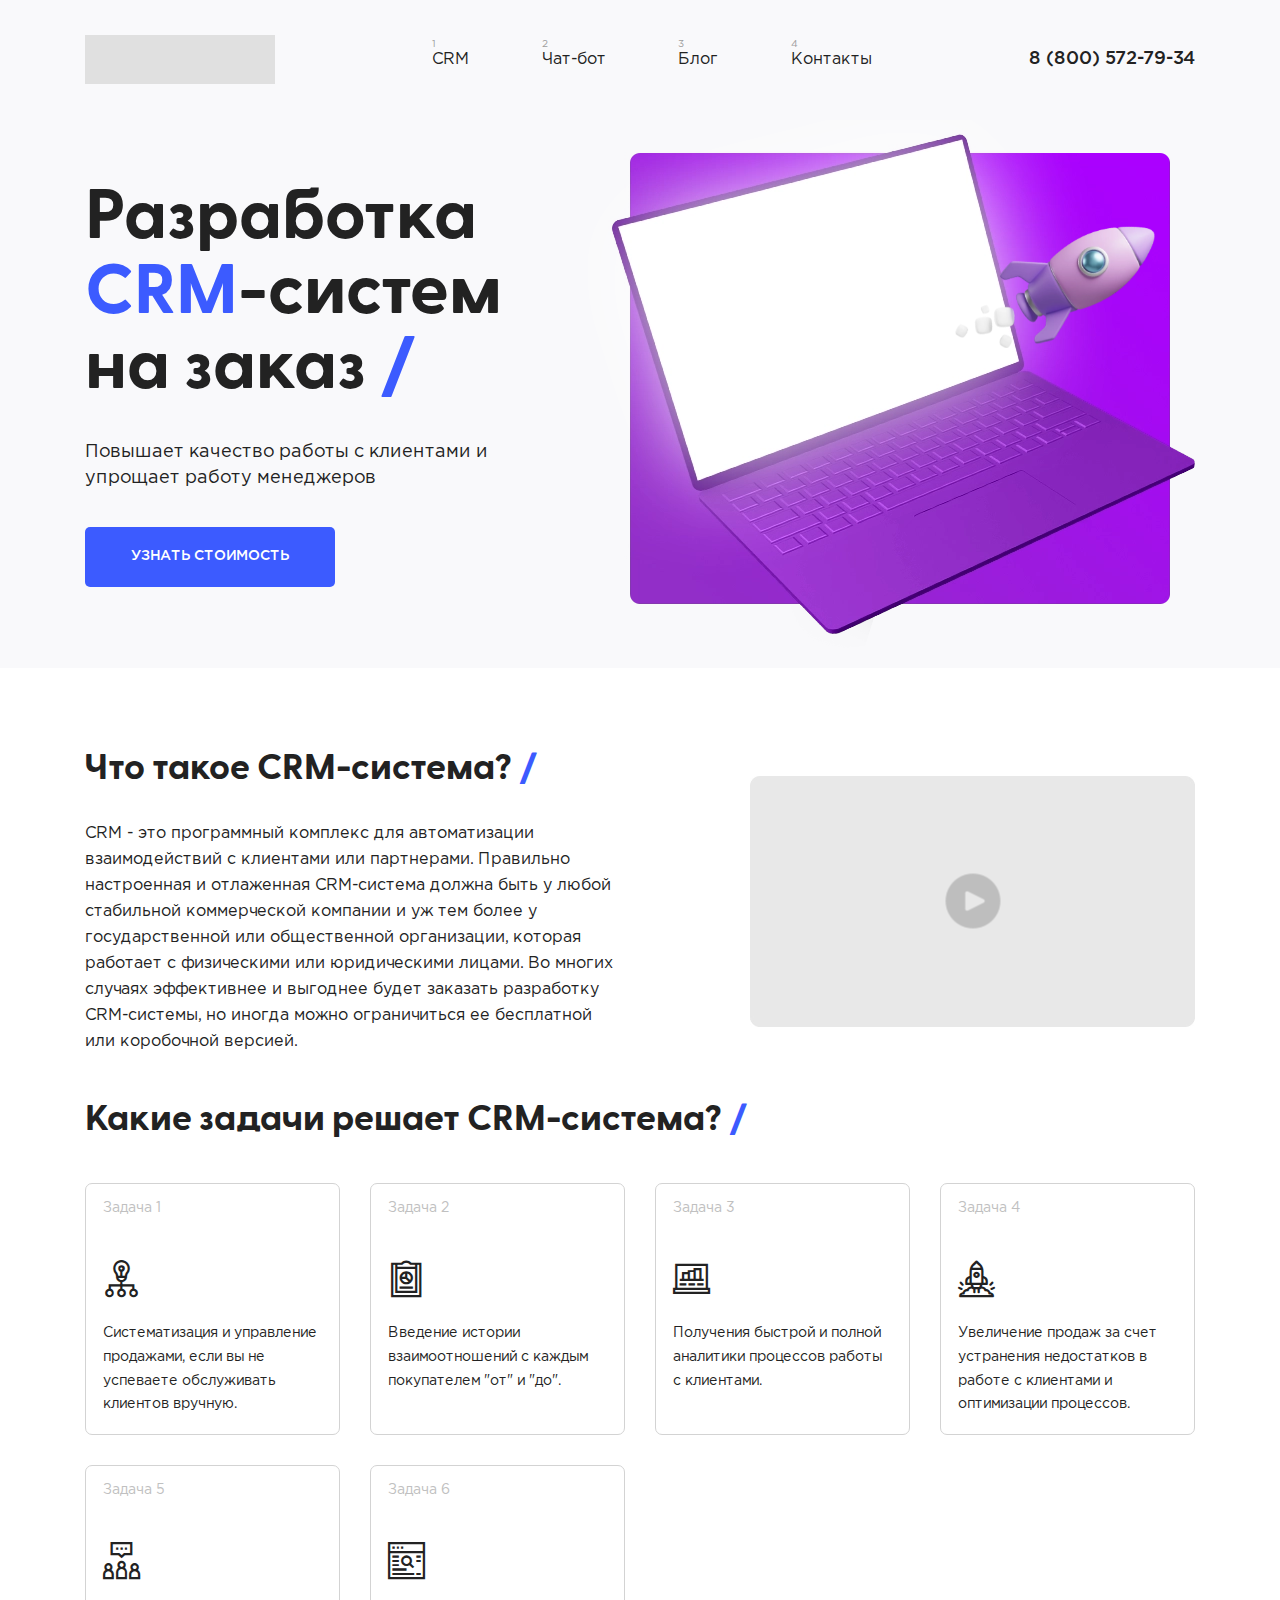
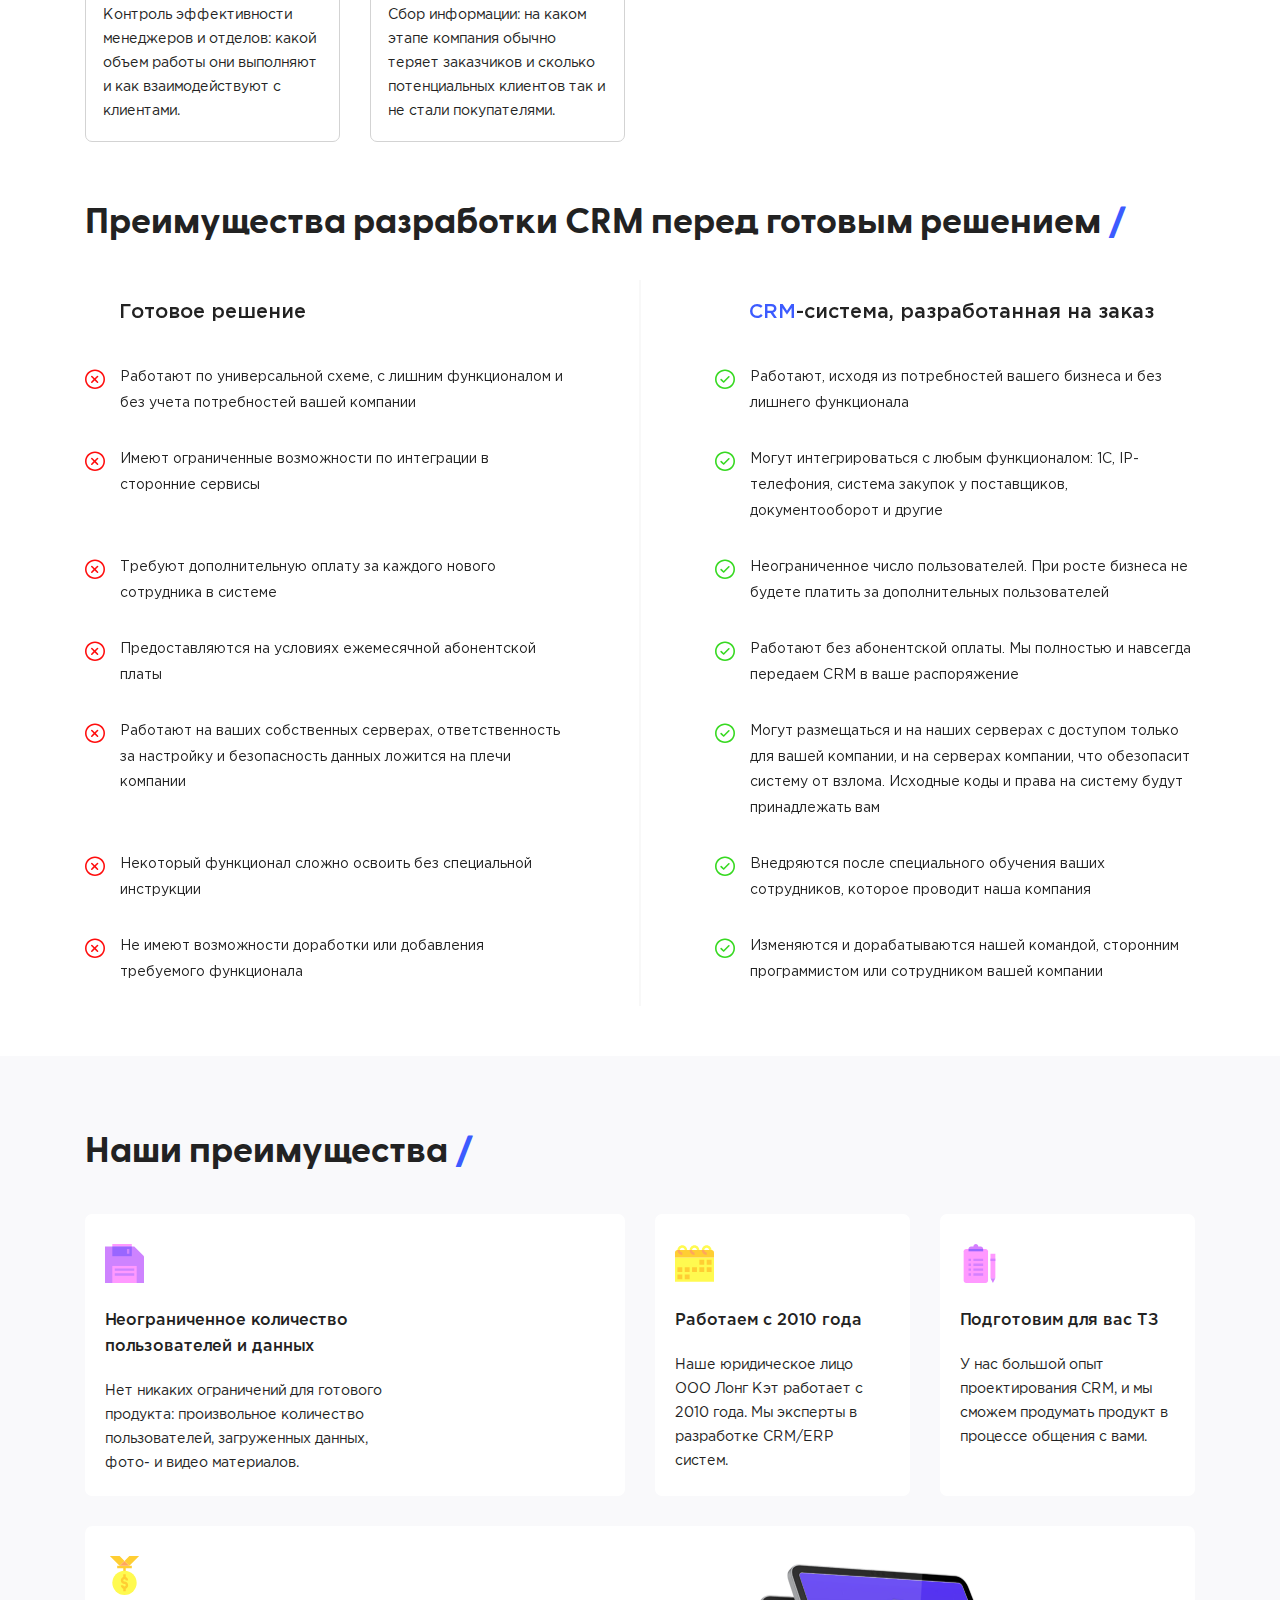
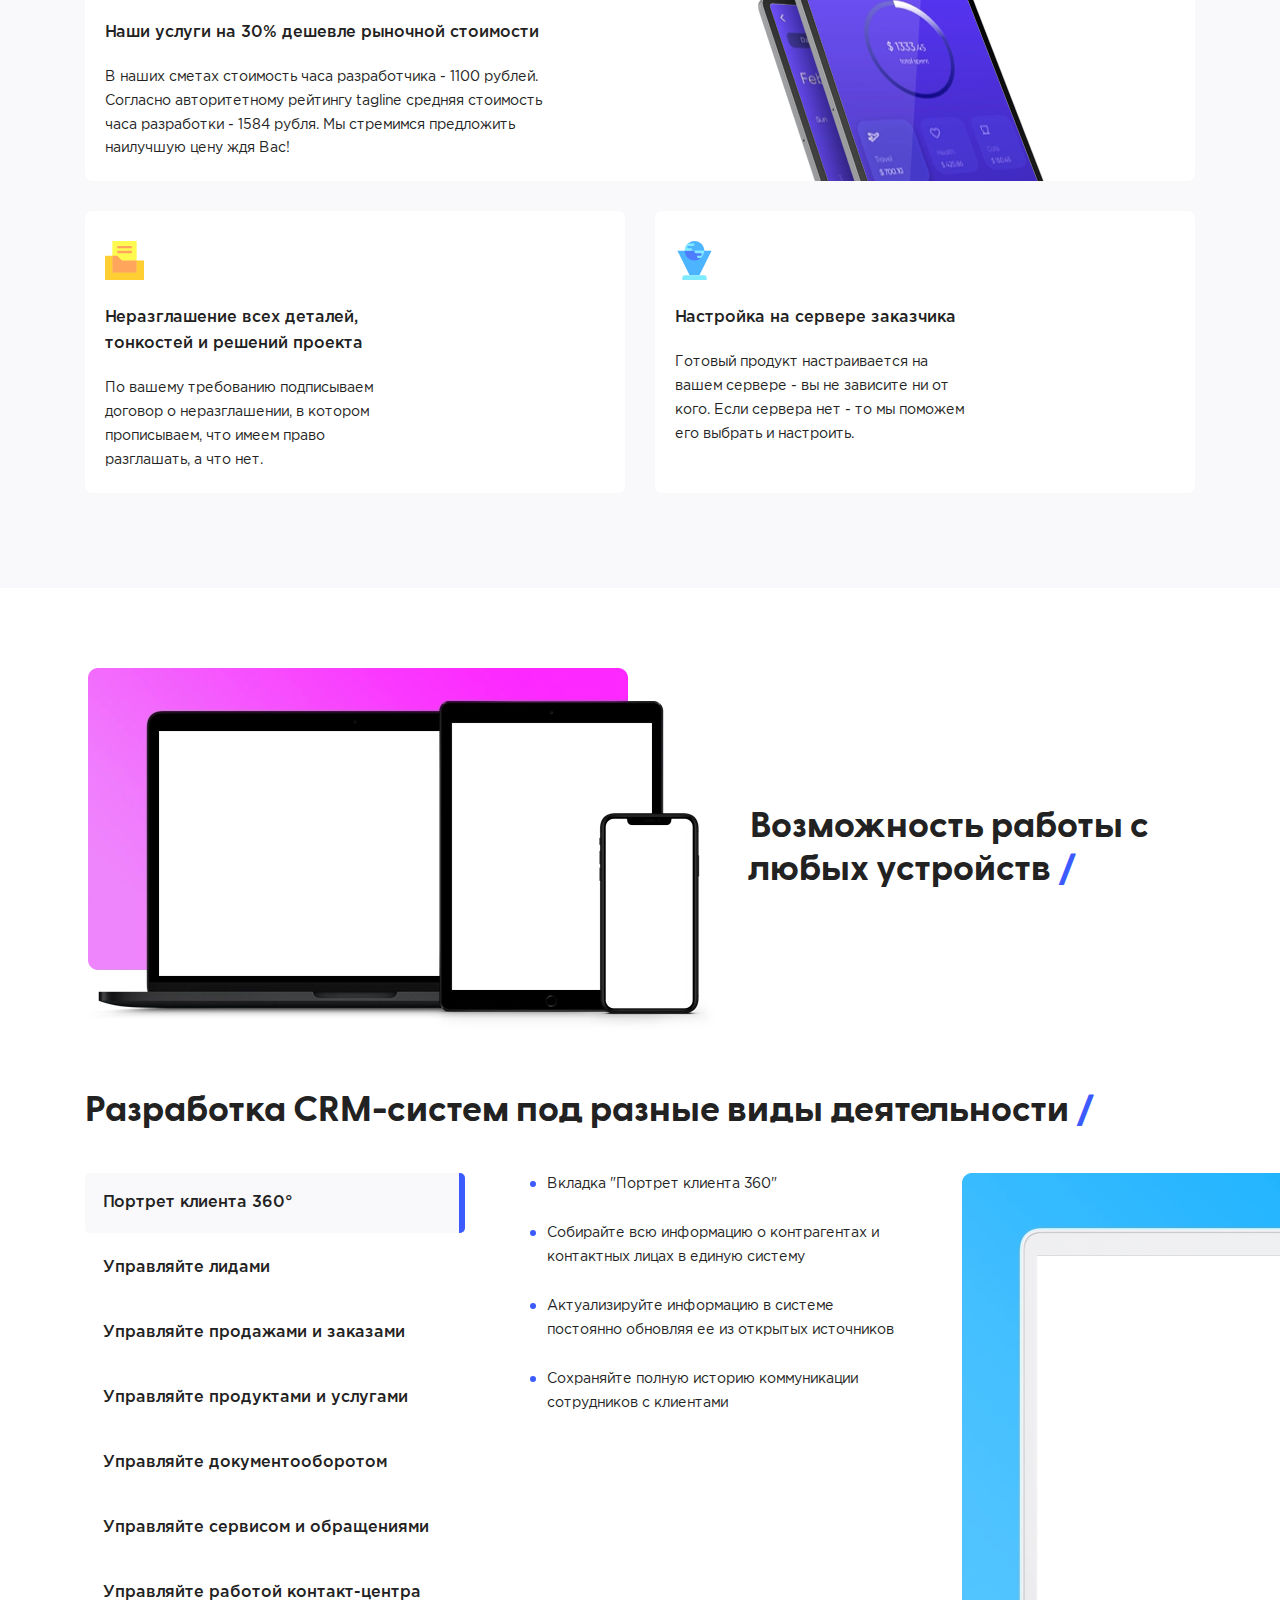
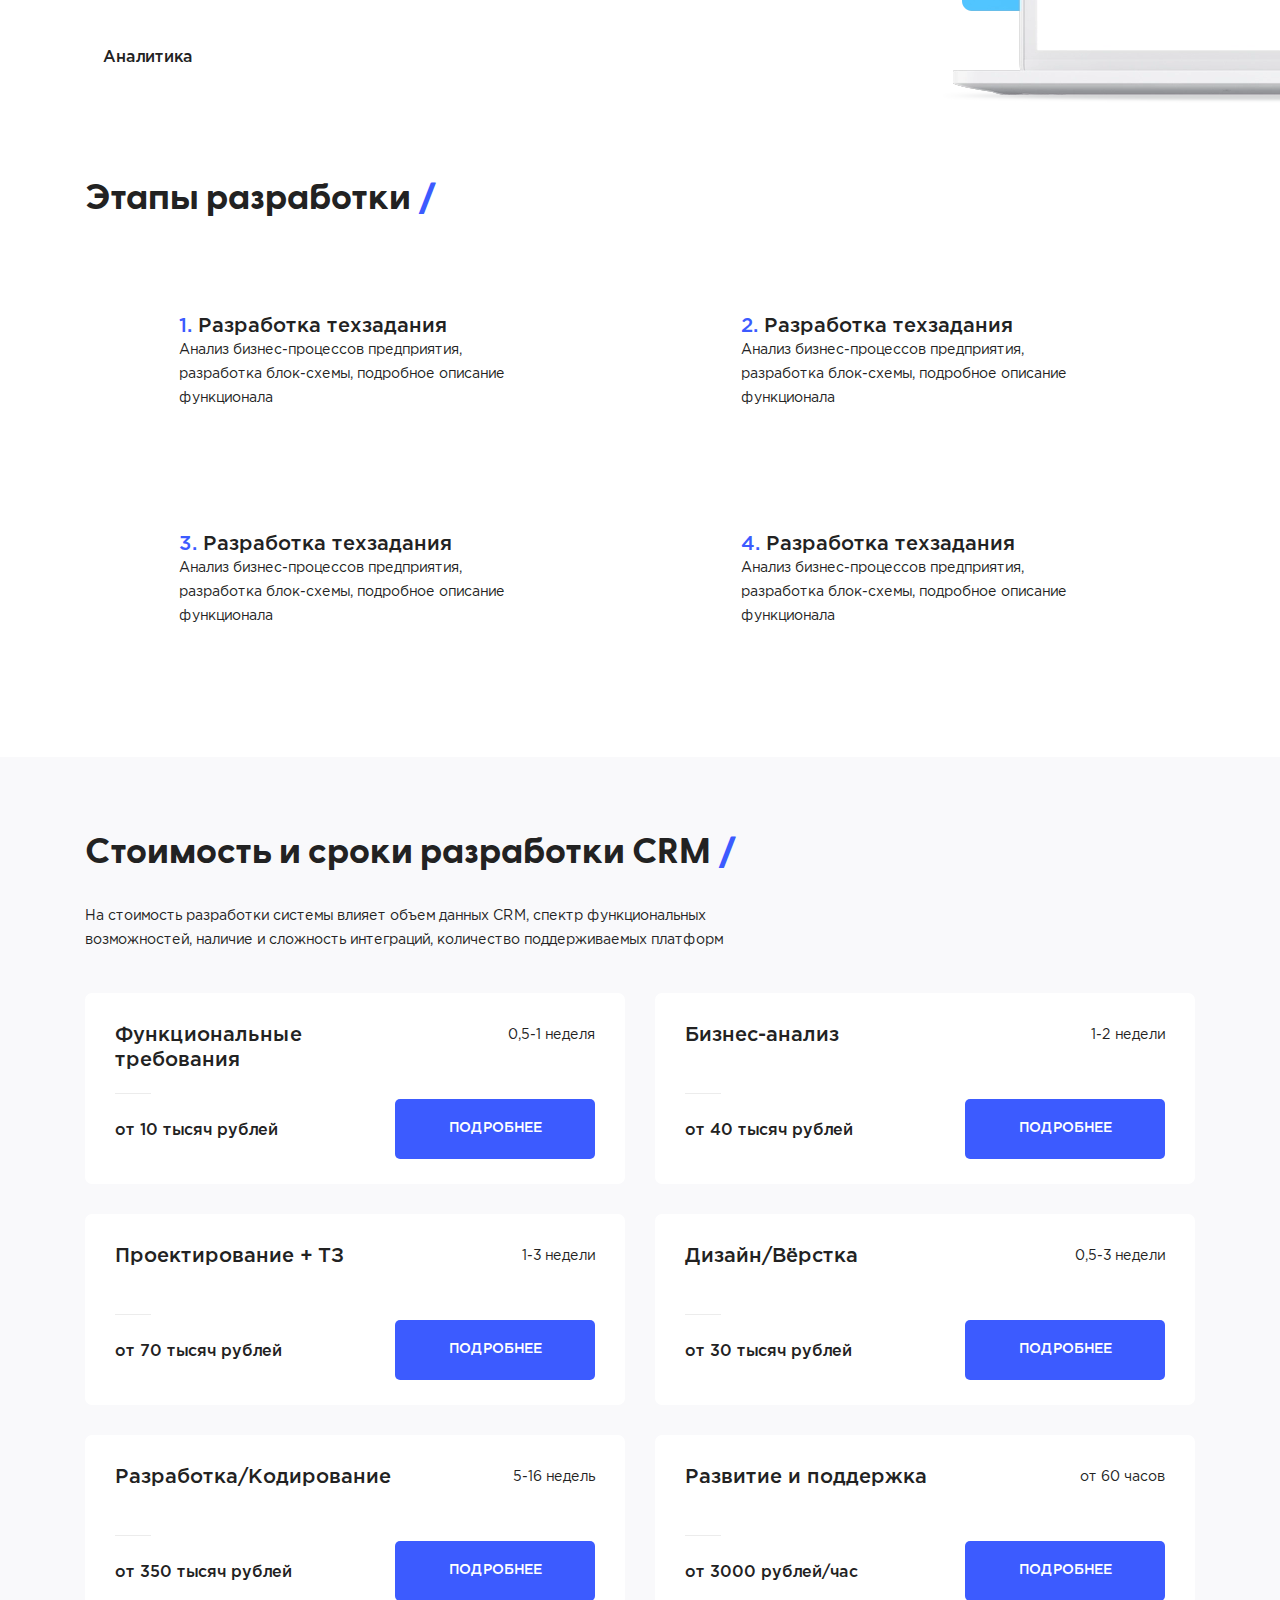
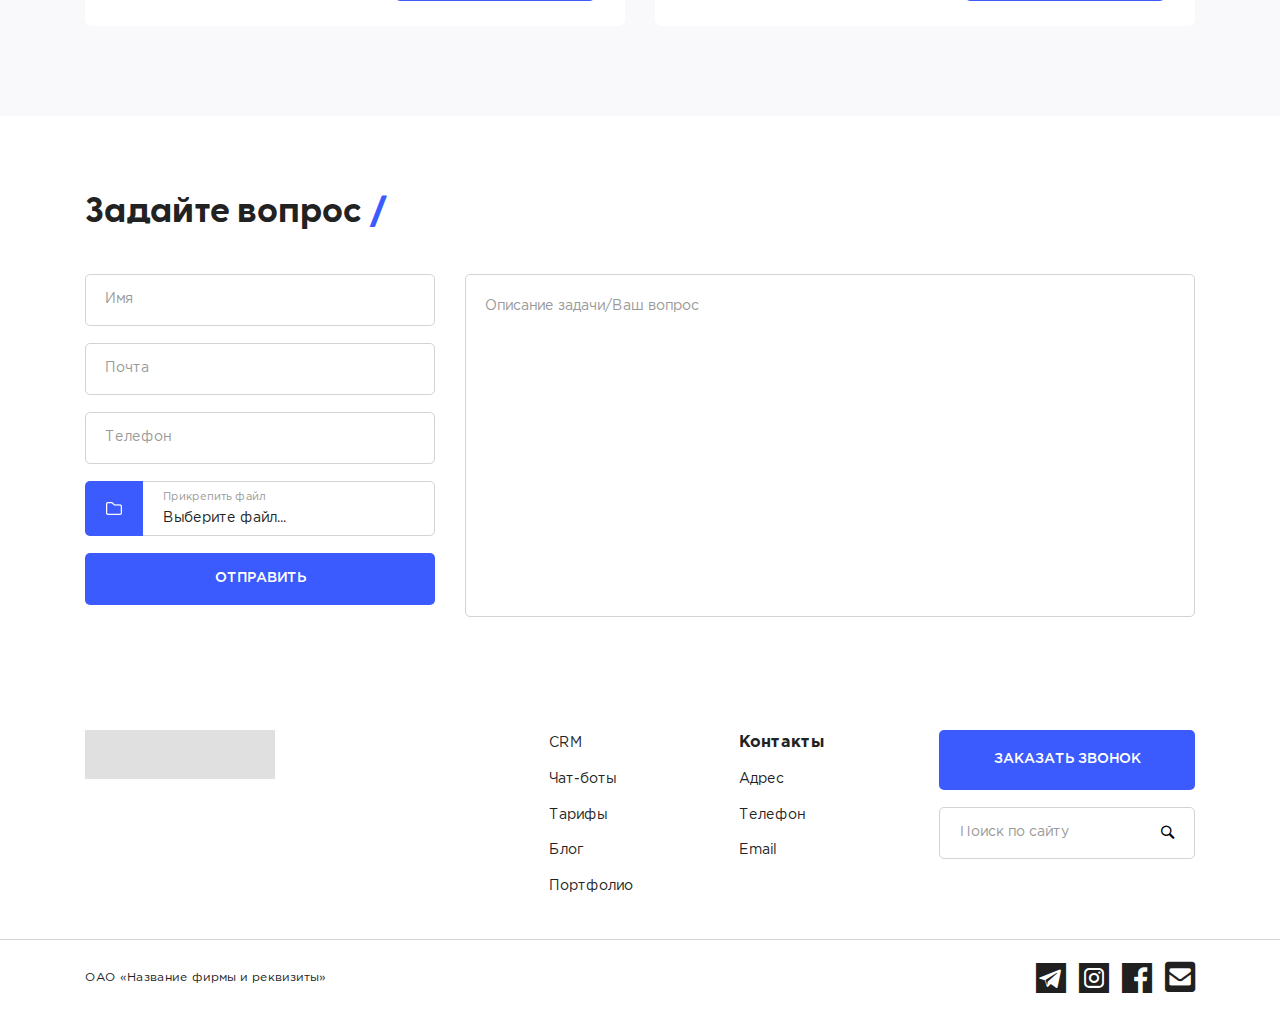
==== crm.html @ 53b508a7 "Project finshed" ====
<!DOCTYPE html><html lang="en"><head>   <meta charset="UTF-8">   <meta http-equiv="X-UA-Compatible" content="IE=edge">   <meta name="viewport" content="width=device-width, initial-scale=1.0">   <link rel="stylesheet" href="https://unpkg.com/swiper/swiper-bundle.min.css" />   <link rel="stylesheet" href="css/style.min.css">   <title>Название</title></head><body>	<div class="wrapper">		<!-- .header --><header class="header lock-padding">   <div class="header__container _container">      <div class="header__body">         <div class="header__logo">            <a href="./index.html">               <picture><source srcset="img/logo.webp" type="image/webp"><img src="img/logo.jpg" alt="Logo"></picture>            </a>         </div>         <div class="header__menu menu">            <nav class="menu__body">               <ol class="menu__list">                  <li class="menu__item">                     <a href="./crm.html" class="menu__link">CRM</a>                  </li>                  <li class="menu__item">                     <a href="./bot.html" class="menu__link">Чат-бот</a>                  </li>                  <li class="menu__item">                     <a href="./template.html" class="menu__link">Блог</a>                  </li>                  <li class="menu__item">                     <a href="#footer" class="menu__link _anchor-scroll">Контакты</a>                  </li>               </ol>               <div class="header__phone mobile">                  <a href="tel:+78005727934">8 (800) 572-79-34</a>               </div>            </nav>         </div>         <div class="header__phone">            <a href="tel:+78005727934">8 (800) 572-79-34</a>         </div>         <div class="header__burger"><span></span></div>      </div>   </div></header><!-- /.header -->		<!-- .main -->		<main class="main">			<!-- .crm-intro -->         <section class="crm-intro">            <div class="crm-intro__container _container">               <div class="crm-intro__body">                  <div class="crm-intro__content">                     <h1 class="crm-intro__title _main-title">                        Разработка <span>CRM</span>-систем на заказ <span>/</span>                     </h1>                     <p class="crm-intro__text">                        Повышает качество работы с клиентами и упрощает работу менеджеров                     </p>                     <a href="#popup" class="crm-intro__btn popup-link _btn">Узнать стоимость</a>                  </div>                  <div class="crm-intro__images" id="scene">							<div class="crm-intro__image">								<picture><source srcset="img/crm-intro/1.webp" type="image/webp"><img src="img/crm-intro/1.png" alt="Ноутбук" class="crm-intro__bg"></picture>							</div>							<div data-depth="0.5" class="layer">								<picture><source srcset="img/crm-intro/2.webp" type="image/webp"><img src="img/crm-intro/2.png" alt="Ракета" class="crm-intro__rocket"></picture>							</div>							<div class="crm-intro__mobile">								<picture><source srcset="img/crm-intro/1-mobile.webp" type="image/webp"><img src="img/crm-intro/1-mobile.png" alt="Ноутбук"></picture>							</div>						</div>               </div>            </div>         </section>         <!-- /.crm-intro -->         <!-- .crm-video -->         <section class="crm-video">            <div class="crm-video__container _container">               <div class="crm-video__body">                  <div class="crm-video__content">                     <h2 class="crm-video__title _title">                        Что такое CRM-система? <span>/</span>                     </h2>                     <p class="crm-video__text">                        CRM - это программный комплекс для автоматизации                        взаимодействий с клиентами или партнерами. Правильно                        настроенная и отлаженная CRM-система должна быть у любой                        стабильной коммерческой компании и уж тем более                        у государственной или общественной организации, которая                        работает с физическими или юридическими лицами. Во многих                        случаях эффективнее и выгоднее будет заказать разработку                        CRM-системы, но иногда можно ограничиться ее бесплатной                        или коробочной версией.                     </p>                     <a href="#popup" class="crm-video__btn popup-link _btn">Подробнее</a>                  </div>                  <div class="crm-video__video">                     <picture><source srcset="img/crm-video/1.webp" type="image/webp"><img src="img/crm-video/1.jpg" alt="Видео"></picture>                     <a href="#" class="crm-video__play">                        <picture><source srcset="img/crm-video/play.webp" type="image/webp"><img src="img/crm-video/play.png" alt="Play"></picture>                     </a>                  </div>               </div>            </div>         </section>         <!-- /.crm-video -->         <!-- .crm-task -->         <section class="crm-task">            <div class="crm-task__container _container">               <div class="crm-task__body">                  <h2 class="crm-task__title _title">                     Какие задачи решает CRM-система? <span>/</span>                  </h2>                  <div class="crm-task__grid">                     <div class="crm-task__item item-crmtask">                        <div class="item-crmtask__title">                           Задача 1                        </div>                        <div class="item-crmtask__icon _icon-idea"></div>                        <p class="item-crmtask__text">                           Систематизация и управление                           продажами, если вы                           не успеваете обслуживать                           клиентов вручную.                        </p>                     </div>                     <div class="crm-task__item item-crmtask">                        <div class="item-crmtask__title">                           Задача 2                        </div>                        <div class="item-crmtask__icon _icon-research"></div>                        <p class="item-crmtask__text">                           Введение истории                           взаимоотношений с каждым                           покупателем "от" и "до".                        </p>                     </div>                                          <div class="crm-task__item item-crmtask">                        <div class="item-crmtask__title">                           Задача 3                        </div>                        <div class="item-crmtask__icon _icon-analytics"></div>                        <p class="item-crmtask__text">                           Получения быстрой и полной                           аналитики процессов работы                           с клиентами.                        </p>                     </div>                     <div class="crm-task__item item-crmtask">                        <div class="item-crmtask__title">                           Задача 4                        </div>                        <div class="item-crmtask__icon _icon-startup"></div>                        <p class="item-crmtask__text">                           Увеличение продаж за счет                           устранения недостатков                           в работе с клиентами и                           оптимизации процессов.                        </p>                     </div>                     <div class="crm-task__item item-crmtask">                        <div class="item-crmtask__title">                           Задача 5                        </div>                        <div class="item-crmtask__icon _icon-people"></div>                        <p class="item-crmtask__text">                           Контроль эффективности                           менеджеров и отделов: какой                           объем работы они выполняют                           и как взаимодействуют                           с клиентами.                        </p>                     </div>                     <div class="crm-task__item item-crmtask">                        <div class="item-crmtask__title">                           Задача 6                        </div>                        <div class="item-crmtask__icon _icon-find"></div>                        <p class="item-crmtask__text">                           Сбор информации: на каком                           этапе компания обычно теряет                           заказчиков и сколько                           потенциальных клиентов                           так и не стали покупателями.                        </p>                     </div>                  </div>               </div>            </div>         </section>         <!-- /.crm-task -->         <!-- .crm-benefit -->         <section class="crm-benefit">            <div class="crm-benefit__container _container">               <div class="crm-benefit__body">                  <h2 class="crm-benefit__title _title">                     Преимущества разработки CRM перед готовым решением <span>/</span>                  </h2>                  <div class="slider-crmbenefit__arrows slider__arrows">                     <div class="slider-crmbenefit__prev slider__prev _arrow">                        <svg id="Влево" xmlns="http://www.w3.org/2000/svg" width="39" height="39" viewBox="0 0 39 39">                           <path id="Прямоугольник_6_копия" data-name="Прямоугольник 6 копия" class="cls-1" d="M27.1,3375.99l-5.086-4.89,4.895-5.09" transform="translate(-6.5 -3351.5)"/>                           <circle id="Эллипс_1" data-name="Эллипс 1" class="cls-2" cx="19.5" cy="19.5" r="19"/>                        </svg>                     </div>                     <div class="slider-crmbenefit__next slider__next _arrow">                        <svg id="Вправо" xmlns="http://www.w3.org/2000/svg" width="39" height="39" viewBox="0 0 39 39">                           <circle id="Эллипс_1" data-name="Эллипс 1" class="cls-1" cx="19.5" cy="19.5" r="19"/>                           <path id="Прямоугольник_6" data-name="Прямоугольник 6" class="cls-2" d="M104.9,3366.01l5.086,4.89-4.894,5.09" transform="translate(-86.5 -3351.5)"/>                        </svg>                     </div>                  </div>                  <div class="crm-benefit__slider slider-crmbenefit slider swiper-container">                     <div class="slider-crmbenefit__wrapper swiper-wrapper">                        <div class="slider-crmbenefit__top">                           <div class="slider-crmbenefit__title">                              Готовое решение                           </div>                           <div class="slider-crmbenefit__title">                              <span>CRM</span>-система, разработанная на заказ                           </div>                        </div>                        <div class="slider-crmbenefit__slide swiper-slide">                           <div class="slider-crmbenefit__item _error">                              <div class="slider-crmbenefit__title">                                 Готовое решение                              </div>                              <div class="slider-crmbenefit__content">                                 <div class="slider-crmbenefit__icon _icon-error"></div>                                 <p class="slider-crmbenefit__text">                                    Работают по универсальной схеме, с лишним                                    функционалом и без учета потребностей вашей                                    компании                                 </p>                              </div>                           </div>                           <div class="slider-crmbenefit__item _done">                              <div class="slider-crmbenefit__title">                                 <span>CRM</span>-система, разработанная на заказ                              </div>                              <div class="slider-crmbenefit__content">                                 <div class="slider-crmbenefit__icon _icon-done"></div>                                 <p class="slider-crmbenefit__text">                                    Работают, исходя из потребностей вашего                                    бизнеса и без лишнего функционала                                 </p>                              </div>                           </div>                        </div>                        <div class="slider-crmbenefit__slide swiper-slide">                           <div class="slider-crmbenefit__item _error">                              <div class="slider-crmbenefit__title">                                 Готовое решение                              </div>                              <div class="slider-crmbenefit__content">                                 <div class="slider-crmbenefit__icon _icon-error"></div>                                 <p class="slider-crmbenefit__text">                                    Имеют ограниченные возможности по интеграции в сторонние сервисы                                 </p>                              </div>                           </div>                           <div class="slider-crmbenefit__item _done">                              <div class="slider-crmbenefit__title">                                 <span>CRM</span>-система, разработанная на заказ                              </div>                              <div class="slider-crmbenefit__content">                                 <div class="slider-crmbenefit__icon _icon-done"></div>                                 <p class="slider-crmbenefit__text">                                    Могут интегрироваться с любым функционалом:                                    1C, IP-телефония, система закупок у поставщиков,                                    документооборот и другие                                 </p>                              </div>                           </div>                        </div>                        <div class="slider-crmbenefit__slide swiper-slide">                           <div class="slider-crmbenefit__item _error">                              <div class="slider-crmbenefit__title">                                 Готовое решение                              </div>                              <div class="slider-crmbenefit__content">                                 <div class="slider-crmbenefit__icon _icon-error"></div>                                 <p class="slider-crmbenefit__text">                                    Требуют дополнительную оплату за каждого нового сотрудника в системе                                 </p>                              </div>                           </div>                           <div class="slider-crmbenefit__item _done">                              <div class="slider-crmbenefit__title">                                 <span>CRM</span>-система, разработанная на заказ                              </div>                              <div class="slider-crmbenefit__content">                                 <div class="slider-crmbenefit__icon _icon-done"></div>                                 <p class="slider-crmbenefit__text">                                    Неограниченное число пользователей. При росте                                    бизнеса не будете платить за дополнительных                                    пользователей                                 </p>                              </div>                           </div>                        </div>                        <div class="slider-crmbenefit__slide swiper-slide">                           <div class="slider-crmbenefit__item _error">                              <div class="slider-crmbenefit__title">                                 Готовое решение                              </div>                              <div class="slider-crmbenefit__content">                                 <div class="slider-crmbenefit__icon _icon-error"></div>                                 <p class="slider-crmbenefit__text">                                    Предоставляются на условиях ежемесячной                                    абонентской платы                                 </p>                              </div>                           </div>                           <div class="slider-crmbenefit__item _done">                              <div class="slider-crmbenefit__title">                                 <span>CRM</span>-система, разработанная на заказ                              </div>                              <div class="slider-crmbenefit__content">                                 <div class="slider-crmbenefit__icon _icon-done"></div>                                 <p class="slider-crmbenefit__text">                                    Работают без абонентской оплаты. Мы полностью                                    и навсегда передаем CRM в ваше распоряжение                                 </p>                              </div>                           </div>                        </div>                        <div class="slider-crmbenefit__slide swiper-slide">                           <div class="slider-crmbenefit__item _error">                              <div class="slider-crmbenefit__title">                                 Готовое решение                              </div>                              <div class="slider-crmbenefit__content">                                 <div class="slider-crmbenefit__icon _icon-error"></div>                                 <p class="slider-crmbenefit__text">                                    Работают на ваших собственных серверах,                                    ответственность за настройку и безопасность                                    данных ложится на плечи компании                                 </p>                              </div>                           </div>                           <div class="slider-crmbenefit__item _done">                              <div class="slider-crmbenefit__title">                                 <span>CRM</span>-система, разработанная на заказ                              </div>                              <div class="slider-crmbenefit__content">                                 <div class="slider-crmbenefit__icon _icon-done"></div>                                 <p class="slider-crmbenefit__text">                                    Могут размещаться и на наших серверах с доступом                                    только для вашей компании, и на серверах компании,                                    что обезопасит систему от взлома. Исходные коды                                    и права на систему будут принадлежать вам                                 </p>                              </div>                           </div>                        </div>                        <div class="slider-crmbenefit__slide swiper-slide">                           <div class="slider-crmbenefit__item _error">                              <div class="slider-crmbenefit__title">                                 Готовое решение                              </div>                              <div class="slider-crmbenefit__content">                                 <div class="slider-crmbenefit__icon _icon-error"></div>                                 <p class="slider-crmbenefit__text">                                    Некоторый функционал сложно освоить без                                    специальной инструкции                                 </p>                              </div>                           </div>                           <div class="slider-crmbenefit__item _done">                              <div class="slider-crmbenefit__title">                                 <span>CRM</span>-система, разработанная на заказ                              </div>                              <div class="slider-crmbenefit__content">                                 <div class="slider-crmbenefit__icon _icon-done"></div>                                 <p class="slider-crmbenefit__text">                                    Внедряются после специального обучения ваших                                    сотрудников, которое проводит наша компания                                 </p>                              </div>                           </div>                        </div>                        <div class="slider-crmbenefit__slide swiper-slide">                           <div class="slider-crmbenefit__item _error">                              <div class="slider-crmbenefit__title">                                 Готовое решение                              </div>                              <div class="slider-crmbenefit__content">                                 <div class="slider-crmbenefit__icon _icon-error"></div>                                 <p class="slider-crmbenefit__text">                                    Не имеют возможности доработки или                                    добавления требуемого функционала                                 </p>                              </div>                           </div>                           <div class="slider-crmbenefit__item _done">                              <div class="slider-crmbenefit__title">                                 <span>CRM</span>-система, разработанная на заказ                              </div>                              <div class="slider-crmbenefit__content">                                 <div class="slider-crmbenefit__icon _icon-done"></div>                                 <p class="slider-crmbenefit__text">                                    Изменяются и дорабатываются нашей командой,                                    сторонним программистом или сотрудником вашей                                    компании                                 </p>                              </div>                           </div>                        </div>                     </div>                  </div>               </div>            </div>         </section>         <!-- /.crm-benefit -->         <!-- .crm-profit -->         <section class="crm-profit">            <div class="crm-profit__container _container">               <div class="crm-profit__body">                  <h2 class="crm-profit__title _title">                     Наши преимущества <span>/</span>                  </h2>                  <div class="crm-profit__grid">                     <div class="crm-profit__item item-crmprofit">                        <div class="item-crmprofit__icon">                           <picture><source srcset="img/crm-profit/1.svg" type="image/webp"><img src="img/crm-profit/1.svg" alt="Floppy Disk"></picture>                        </div>                        <div class="item-crmprofit__title">                           Неограниченное количество пользователей и данных                        </div>                        <p class="item-crmprofit__text">                           Нет никаких ограничений для готового                           продукта: произвольное количество                           пользователей, загруженных данных,                           фото- и видео материалов.                        </p>                     </div>                     <div class="crm-profit__item item-crmprofit item-crmprofit_small">                        <div class="item-crmprofit__icon">                           <picture><source srcset="img/crm-profit/2.svg" type="image/webp"><img src="img/crm-profit/2.svg" alt="Calendar"></picture>                        </div>                        <div class="item-crmprofit__title">                           Работаем с 2010 года                        </div>                        <p class="item-crmprofit__text">                           Наше юридическое лицо ООО                           Лонг Кэт работает с 2010 года.                           Мы эксперты в разработке                           CRM/ERP систем.                        </p>                     </div>                     <div class="crm-profit__item item-crmprofit item-crmprofit_small">                        <div class="item-crmprofit__icon">                           <picture><source srcset="img/crm-profit/3.svg" type="image/webp"><img src="img/crm-profit/3.svg" alt="Checklist"></picture>                        </div>                        <div class="item-crmprofit__title">                           Подготовим для вас ТЗ                        </div>                        <p class="item-crmprofit__text">                            У нас большой опыт                           проектирования CRM, и мы                           сможем продумать продукт                           в процессе общения с вами.                        </p>                     </div>                     <div class="crm-profit__item item-crmprofit item-crmprofit_big" style="background-image: url('img/crm-profit/bg.png');">                        <div class="item-crmprofit__icon">                           <picture><source srcset="img/crm-profit/4.svg" type="image/webp"><img src="img/crm-profit/4.svg" alt="Medal"></picture>                        </div>                        <div class="item-crmprofit__title">                           Наши услуги на 30% дешевле рыночной стоимости                        </div>                        <p class="item-crmprofit__text">                           В наших сметах стоимость часа разработчика - 1100 рублей.                           Согласно авторитетному рейтингу tagline средняя стоимость                           часа разработки - 1584 рубля. Мы стремимся предложить                           наилучшую цену ждя Вас!                        </p>                     </div>                     <div class="crm-profit__item item-crmprofit">                        <div class="item-crmprofit__icon">                           <picture><source srcset="img/crm-profit/5.svg" type="image/webp"><img src="img/crm-profit/5.svg" alt="Folder"></picture>                        </div>                        <div class="item-crmprofit__title">                           Неразглашение всех деталей, тонкостей и решений проекта                        </div>                        <p class="item-crmprofit__text">                           По вашему требованию подписываем                           договор о неразглашении, в котором                           прописываем, что имеем право                           разглашать, а что нет.                        </p>                     </div>                     <div class="crm-profit__item item-crmprofit">                        <div class="item-crmprofit__icon">                           <picture><source srcset="img/crm-profit/6.svg" type="image/webp"><img src="img/crm-profit/6.svg" alt="Floppy Disk"></picture>                        </div>                        <div class="item-crmprofit__title">                           Настройка на сервере заказчика                        </div>                        <p class="item-crmprofit__text">                           Готовый продукт настраивается на вашем                           сервере - вы не зависите ни от кого. Если                           сервера нет - то мы поможем его выбрать                           и настроить.                        </p>                     </div>                  </div>               </div>            </div>         </section>         <!-- /.crm-profit -->         <!-- .crm-device -->         <section class="crm-device">            <div class="crm-device__container _container">               <div class="crm-device__body">                  <div class="crm-device__img">                     <picture><source srcset="img/crm-device/img.webp" type="image/webp"><img src="img/crm-device/img.png" alt="Девайсы"></picture>                  </div>                  <h2 class="crm-device__title _title">                     Возможность работы с любых устройств <span>/</span>                  </h2>               </div>            </div>         </section>         <!-- /.crm-device -->         <!-- .crm-activity -->         <section class="crm-activity">            <div class="crm-activity__container _container">               <div class="crm-activity__body">                  <h2 class="crm-activity__title _title">                     Разработка CRM-систем под разные виды деятельности <span>/</span>                  </h2>                  <div class="slider-crmactivity__arrows slider__arrows">                     <div class="slider-crmactivity__prev slider__prev _arrow">                        <svg id="Влево" xmlns="http://www.w3.org/2000/svg" width="39" height="39" viewBox="0 0 39 39">                           <path id="Прямоугольник_6_копия" data-name="Прямоугольник 6 копия" class="cls-1" d="M27.1,3375.99l-5.086-4.89,4.895-5.09" transform="translate(-6.5 -3351.5)"/>                           <circle id="Эллипс_1" data-name="Эллипс 1" class="cls-2" cx="19.5" cy="19.5" r="19"/>                        </svg>                     </div>                     <div class="slider-crmactivity__next slider__next _arrow">                        <svg id="Вправо" xmlns="http://www.w3.org/2000/svg" width="39" height="39" viewBox="0 0 39 39">                           <circle id="Эллипс_1" data-name="Эллипс 1" class="cls-1" cx="19.5" cy="19.5" r="19"/>                           <path id="Прямоугольник_6" data-name="Прямоугольник 6" class="cls-2" d="M104.9,3366.01l5.086,4.89-4.894,5.09" transform="translate(-86.5 -3351.5)"/>                        </svg>                     </div>                  </div>                  <div class="crm-activity__flex">                     <div class="crm-activity__tabs">                        <div class="crm-activity__tab _tab _active" data-tab-name="tab-1">                           Портрет клиента 360°                        </div>                        <div class="crm-activity__tab _tab" data-tab-name="tab-2">                           Управляйте лидами                        </div>                        <div class="crm-activity__tab _tab" data-tab-name="tab-3">                          Управляйте продажами и заказами                        </div>                        <div class="crm-activity__tab _tab" data-tab-name="tab-4">                           Управляйте продуктами и услугами                        </div>                        <div class="crm-activity__tab _tab" data-tab-name="tab-5">                           Управляйте документооборотом                         </div>                        <div class="crm-activity__tab _tab" data-tab-name="tab-6">                           Управляйте сервисом и обращениями                        </div>                        <div class="crm-activity__tab _tab" data-tab-name="tab-7">                           Управляйте работой контакт-центра                        </div>                        <div class="crm-activity__tab _tab" data-tab-name="tab-8">                           Аналитика                        </div>                     </div>                     <div class="crm-activity__lists">                        <ul class="crm-activity__list _list tab-1 _active">                           <li class="crm-activity__item">                              Вкладка "Портрет клиента 360"                           </li>                           <li class="crm-activity__item">                              Собирайте всю информацию о контрагентах и контактных лицах в единую систему                           </li>                           <li class="crm-activity__item">                              Актуализируйте информацию в системе постоянно обновляя ее из открытых источников                           </li>                           <li class="crm-activity__item">                              Сохраняйте полную историю коммуникации сотрудников с клиентами                           </li>                        </ul>                        <ul class="crm-activity__list _list tab-2">                           <li class="crm-activity__item">                              Вкладка "Управляйте лидами"                           </li>                           <li class="crm-activity__item">                              Собирайте всю информацию о контрагентах и контактных лицах в единую систему                           </li>                           <li class="crm-activity__item">                              Актуализируйте информацию в системе постоянно обновляя ее из открытых источников                           </li>                           <li class="crm-activity__item">                              Сохраняйте полную историю коммуникации сотрудников с клиентами                           </li>                        </ul>                        <ul class="crm-activity__list _list tab-3">                           <li class="crm-activity__item">                              Вкладка "Управляйте продажами и заказами"                           </li>                           <li class="crm-activity__item">                              Собирайте всю информацию о контрагентах и контактных лицах в единую систему                           </li>                           <li class="crm-activity__item">                              Актуализируйте информацию в системе постоянно обновляя ее из открытых источников                           </li>                           <li class="crm-activity__item">                              Сохраняйте полную историю коммуникации сотрудников с клиентами                           </li>                        </ul>                        <ul class="crm-activity__list _list tab-4">                           <li class="crm-activity__item">                              Вкладка "Управляйте продуктами и услугами"                           </li>                           <li class="crm-activity__item">                              Собирайте всю информацию о контрагентах и контактных лицах в единую систему                           </li>                           <li class="crm-activity__item">                              Актуализируйте информацию в системе постоянно обновляя ее из открытых источников                           </li>                           <li class="crm-activity__item">                              Сохраняйте полную историю коммуникации сотрудников с клиентами                           </li>                        </ul>                        <ul class="crm-activity__list _list tab-5">                           <li class="crm-activity__item">                              Вкладка "Управляйте документооборотом"                           </li>                           <li class="crm-activity__item">                              Собирайте всю информацию о контрагентах и контактных лицах в единую систему                           </li>                           <li class="crm-activity__item">                              Актуализируйте информацию в системе постоянно обновляя ее из открытых источников                           </li>                           <li class="crm-activity__item">                              Сохраняйте полную историю коммуникации сотрудников с клиентами                           </li>                        </ul>                        <ul class="crm-activity__list _list tab-6">                           <li class="crm-activity__item">                              Вкладка "Управляйте сервисом и обращениями"                           </li>                           <li class="crm-activity__item">                              Собирайте всю информацию о контрагентах и контактных лицах в единую систему                           </li>                           <li class="crm-activity__item">                              Актуализируйте информацию в системе постоянно обновляя ее из открытых источников                           </li>                           <li class="crm-activity__item">                              Сохраняйте полную историю коммуникации сотрудников с клиентами                           </li>                        </ul>                        <ul class="crm-activity__list _list tab-7">                           <li class="crm-activity__item">                              Вкладка "Управляйте работой контакт центра"                           </li>                           <li class="crm-activity__item">                              Собирайте всю информацию о контрагентах и контактных лицах в единую систему                           </li>                           <li class="crm-activity__item">                              Актуализируйте информацию в системе постоянно обновляя ее из открытых источников                           </li>                           <li class="crm-activity__item">                              Сохраняйте полную историю коммуникации сотрудников с клиентами                           </li>                        </ul>                        <ul class="crm-activity__list _list tab-8">                           <li class="crm-activity__item">                              Вкладка "Аналитика"                           </li>                           <li class="crm-activity__item">                              Собирайте всю информацию о контрагентах и контактных лицах в единую систему                           </li>                           <li class="crm-activity__item">                              Актуализируйте информацию в системе постоянно обновляя ее из открытых источников                           </li>                           <li class="crm-activity__item">                              Сохраняйте полную историю коммуникации сотрудников с клиентами                           </li>                        </ul>                     </div>                     <div class="crm-activity__img">                        <picture><source srcset="img/crm-activity/1.webp" type="image/webp"><img src="img/crm-activity/1.png" alt="Компьютер"></picture>                     </div>                  </div>                  <div class="crm-activity__slider slider-crmactivity slider swiper-container">                     <div class="slider-crmactivity__wrapper swiper-wrapper">                        <div class="slider-crmactivity__slider swiper-slide">                           <div class="slider-crmactivity__title">                              Портрет клиента 360°                           </div>                           <div class="slider-crmactivity__img">                              <picture><source srcset="img/crm-activity/1-mobile.webp" type="image/webp"><img src="img/crm-activity/1-mobile.png" alt="Компьютер"></picture>                           </div>                           <ul class="slider-crmactivity__list">                              <li class="slider-crmactivity__item">                                 Вкладка "Портрет клиента 360"                              </li>                              <li class="slider-crmactivity__item">                                 Собирайте всю информацию о контрагентах и контактных лицах в единую систему                              </li>                              <li class="slider-crmactivity__item">                                 Актуализируйте информацию в системе постоянно обновляя ее из открытых источников                              </li>                              <li class="slider-crmactivity__item">                                 Актуализируйте информацию в системе постоянно обновляя ее из открытых источников                              </li>                           </ul>                        </div>                        <div class="slider-crmactivity__slider swiper-slide">                           <div class="slider-crmactivity__title">                              Управляйте лидами                           </div>                           <div class="slider-crmactivity__img">                              <picture><source srcset="img/crm-activity/1-mobile.webp" type="image/webp"><img src="img/crm-activity/1-mobile.png" alt="Компьютер"></picture>                           </div>                           <ul class="slider-crmactivity__list">                              <li class="slider-crmactivity__item">                                 Вкладка "Управляйте лидами"                              </li>                              <li class="slider-crmactivity__item">                                 Собирайте всю информацию о контрагентах и контактных лицах в единую систему                              </li>                              <li class="slider-crmactivity__item">                                 Актуализируйте информацию в системе постоянно обновляя ее из открытых источников                              </li>                              <li class="slider-crmactivity__item">                                 Актуализируйте информацию в системе постоянно обновляя ее из открытых источников                              </li>                           </ul>                        </div>                        <div class="slider-crmactivity__slider swiper-slide">                           <div class="slider-crmactivity__title">                              Управляйте продажами и заказами                           </div>                           <div class="slider-crmactivity__img">                              <picture><source srcset="img/crm-activity/1-mobile.webp" type="image/webp"><img src="img/crm-activity/1-mobile.png" alt="Компьютер"></picture>                           </div>                           <ul class="slider-crmactivity__list">                              <li class="slider-crmactivity__item">                                 Вкладка "Управляйте продажами и заказами"                              </li>                              <li class="slider-crmactivity__item">                                 Собирайте всю информацию о контрагентах и контактных лицах в единую систему                              </li>                              <li class="slider-crmactivity__item">                                 Актуализируйте информацию в системе постоянно обновляя ее из открытых источников                              </li>                              <li class="slider-crmactivity__item">                                 Актуализируйте информацию в системе постоянно обновляя ее из открытых источников                              </li>                           </ul>                        </div>                        <div class="slider-crmactivity__slider swiper-slide">                           <div class="slider-crmactivity__title">                              Управляйте продуктами и услугами                           </div>                           <div class="slider-crmactivity__img">                              <picture><source srcset="img/crm-activity/1-mobile.webp" type="image/webp"><img src="img/crm-activity/1-mobile.png" alt="Компьютер"></picture>                           </div>                           <ul class="slider-crmactivity__list">                              <li class="slider-crmactivity__item">                                 Вкладка "Управляйте продуктами и услугами"                              </li>                              <li class="slider-crmactivity__item">                                 Собирайте всю информацию о контрагентах и контактных лицах в единую систему                              </li>                              <li class="slider-crmactivity__item">                                 Актуализируйте информацию в системе постоянно обновляя ее из открытых источников                              </li>                              <li class="slider-crmactivity__item">                                 Актуализируйте информацию в системе постоянно обновляя ее из открытых источников                              </li>                           </ul>                        </div>                        <div class="slider-crmactivity__slider swiper-slide">                           <div class="slider-crmactivity__title">                              Управляйте документооборотом                           </div>                           <div class="slider-crmactivity__img">                              <picture><source srcset="img/crm-activity/1-mobile.webp" type="image/webp"><img src="img/crm-activity/1-mobile.png" alt="Компьютер"></picture>                           </div>                           <ul class="slider-crmactivity__list">                              <li class="slider-crmactivity__item">                                 Вкладка "Управляйте документооборотом"                              </li>                              <li class="slider-crmactivity__item">                                 Собирайте всю информацию о контрагентах и контактных лицах в единую систему                              </li>                              <li class="slider-crmactivity__item">                                 Актуализируйте информацию в системе постоянно обновляя ее из открытых источников                              </li>                              <li class="slider-crmactivity__item">                                 Актуализируйте информацию в системе постоянно обновляя ее из открытых источников                              </li>                           </ul>                        </div>                        <div class="slider-crmactivity__slider swiper-slide">                           <div class="slider-crmactivity__title">                             Управляйте сервисом и обращениями                           </div>                           <div class="slider-crmactivity__img">                              <picture><source srcset="img/crm-activity/1-mobile.webp" type="image/webp"><img src="img/crm-activity/1-mobile.png" alt="Компьютер"></picture>                           </div>                           <ul class="slider-crmactivity__list">                              <li class="slider-crmactivity__item">                                 Вкладка "Управляйте сервисом и обращениями"                              </li>                              <li class="slider-crmactivity__item">                                 Собирайте всю информацию о контрагентах и контактных лицах в единую систему                              </li>                              <li class="slider-crmactivity__item">                                 Актуализируйте информацию в системе постоянно обновляя ее из открытых источников                              </li>                              <li class="slider-crmactivity__item">                                 Актуализируйте информацию в системе постоянно обновляя ее из открытых источников                              </li>                           </ul>                        </div>                        <div class="slider-crmactivity__slider swiper-slide">                           <div class="slider-crmactivity__title">                              Управляйте работой контакт-центра                           </div>                           <div class="slider-crmactivity__img">                              <picture><source srcset="img/crm-activity/1-mobile.webp" type="image/webp"><img src="img/crm-activity/1-mobile.png" alt="Компьютер"></picture>                           </div>                           <ul class="slider-crmactivity__list">                              <li class="slider-crmactivity__item">                                 Вкладка "Управляйте работой контакт-центра"                              </li>                              <li class="slider-crmactivity__item">                                 Собирайте всю информацию о контрагентах и контактных лицах в единую систему                              </li>                              <li class="slider-crmactivity__item">                                 Актуализируйте информацию в системе постоянно обновляя ее из открытых источников                              </li>                              <li class="slider-crmactivity__item">                                 Актуализируйте информацию в системе постоянно обновляя ее из открытых источников                              </li>                           </ul>                        </div>                        <div class="slider-crmactivity__slider swiper-slide">                           <div class="slider-crmactivity__title">                              Аналитика                           </div>                           <div class="slider-crmactivity__img">                              <picture><source srcset="img/crm-activity/1-mobile.webp" type="image/webp"><img src="img/crm-activity/1-mobile.png" alt="Компьютер"></picture>                           </div>                           <ul class="slider-crmactivity__list">                              <li class="slider-crmactivity__item">                                 Аналитика                              </li>                              <li class="slider-crmactivity__item">                                 Собирайте всю информацию о контрагентах и контактных лицах в единую систему                              </li>                              <li class="slider-crmactivity__item">                                 Актуализируйте информацию в системе постоянно обновляя ее из открытых источников                              </li>                              <li class="slider-crmactivity__item">                                 Актуализируйте информацию в системе постоянно обновляя ее из открытых источников                              </li>                           </ul>                        </div>                     </div>                  </div>               </div>            </div>         </section>         <!-- /.crm-activity -->         <!-- .crm-stage -->         <section class="crm-stage">            <div class="crm-stage__container _container">               <div class="crm-stage__body">                  <h2 class="crm-stage__title _title">                     Этапы разработки <span>/</span>                  </h2>                  <ol class="crm-stage__grid">                     <div class="crm-stage__item item-crmstage">                        <li class="item-crmstage__title">                           Разработка техзадания                        </li>                        <p class="item-crmstage__text">                           Анализ бизнес-процессов предприятия,                           разработка блок-схемы, подробное описание                           функционала                        </p>                     </div>                     <div class="crm-stage__item item-crmstage">                        <li class="item-crmstage__title">                           Разработка техзадания                        </li>                        <p class="item-crmstage__text">                           Анализ бизнес-процессов предприятия,                           разработка блок-схемы, подробное описание                           функционала                        </p>                     </div>                     <div class="crm-stage__item item-crmstage">                        <li class="item-crmstage__title">                           Разработка техзадания                        </li>                        <p class="item-crmstage__text">                           Анализ бизнес-процессов предприятия,                           разработка блок-схемы, подробное описание                           функционала                        </p>                     </div>                     <div class="crm-stage__item item-crmstage">                        <li class="item-crmstage__title">                           Разработка техзадания                        </li>                        <p class="item-crmstage__text">                           Анализ бизнес-процессов предприятия,                           разработка блок-схемы, подробное описание                           функционала                        </p>                     </div>                  </ol>               </div>            </div>         </section>         <!-- /.crm-stage -->         <!-- .crm-price -->         <section class="crm-price">            <div class="crm-price__container _container">               <div class="crm-price__body">                  <h2 class="crm-price__title _title">                     Стоимость и сроки разработки CRM <span>/</span>                  </h2>                  <p class="crm-price__text">                     На стоимость разработки системы влияет объем данных CRM, спектр функциональных                     возможностей, наличие и сложность интеграций, количество поддерживаемых платформ                  </p>                  <div class="crm-price__grid">                     <div class="crm-price__item item-crmprice">                        <div class="item-crmprice__column">                           <div class="item-crmprice__title">                              Функциональные требования                           </div>                           <div class="item-crmprice__price">                              от 10 тысяч рублей                           </div>                        </div>                        <div class="item-crmprice__column">                           <div class="item-crmprice__time">                              0,5-1 неделя                            </div>                           <a href="#popup" class="item-crmprice__btn popup-link _btn">                              Подробнее                           </a>                        </div>                     </div>                     <div class="crm-price__item item-crmprice">                        <div class="item-crmprice__column">                           <div class="item-crmprice__title">                              Бизнес-анализ                           </div>                           <div class="item-crmprice__price">                              от 40 тысяч рублей                           </div>                        </div>                        <div class="item-crmprice__column">                           <div class="item-crmprice__time">                              1-2 недели                            </div>                           <a href="#popup" class="item-crmprice__btn popup-link _btn">                              Подробнее                           </a>                        </div>                     </div>                     <div class="crm-price__item item-crmprice">                        <div class="item-crmprice__column">                           <div class="item-crmprice__title">                              Проектирование + ТЗ                           </div>                           <div class="item-crmprice__price">                              от 70 тысяч рублей                           </div>                        </div>                        <div class="item-crmprice__column">                           <div class="item-crmprice__time">                              1-3 недели                            </div>                           <a href="#popup" class="item-crmprice__btn popup-link _btn">                              Подробнее                           </a>                        </div>                     </div>                     <div class="crm-price__item item-crmprice">                        <div class="item-crmprice__column">                           <div class="item-crmprice__title">                              Дизайн/Вёрстка                           </div>                           <div class="item-crmprice__price">                              от 30 тысяч рублей                           </div>                        </div>                        <div class="item-crmprice__column">                           <div class="item-crmprice__time">                              0,5-3 недели                            </div>                           <a href="#popup" class="item-crmprice__btn popup-link _btn">                              Подробнее                           </a>                        </div>                     </div>                     <div class="crm-price__item item-crmprice">                        <div class="item-crmprice__column">                           <div class="item-crmprice__title">                              Разработка/Кодирование                           </div>                           <div class="item-crmprice__price">                              от 350 тысяч рублей                           </div>                        </div>                        <div class="item-crmprice__column">                           <div class="item-crmprice__time">                              5-16 недель                           </div>                           <a href="#popup" class="item-crmprice__btn popup-link _btn">                              Подробнее                           </a>                        </div>                     </div>                     <div class="crm-price__item item-crmprice">                        <div class="item-crmprice__column">                           <div class="item-crmprice__title">                              Развитие и поддержка                           </div>                           <div class="item-crmprice__price">                              от 3000 рублей/час                           </div>                        </div>                        <div class="item-crmprice__column">                           <div class="item-crmprice__time">                              от 60 часов                           </div>                           <a href="#popup" class="item-crmprice__btn popup-link _btn">                              Подробнее                           </a>                        </div>                     </div>                  </div>               </div>            </div>         </section>         <!-- /.crm-price -->         <!-- .question --><section class="question">  <div class="question__container _container">    <div class="question__body">      <h2 class="question__title _title">Задайте вопрос <span>/</span></h2>      <form action="#" class="question__form" id="questionForm">        <div class="question__left">          <div class="question__item">            <input class="_req _focus" type="text" id="questionUsername" />            <label for="questionUsername">Имя</label>          </div>          <div class="question__item">            <input class="_req _email _focus" type="email" id="questionEmail" />            <label for="questionEmail">Почта</label>          </div>          <div class="question__item">            <input              class="_req _focus"              type="tel"              id="questionPhone"              data-tel-input            />            <label for="questionPhone">Телефон</label>          </div>          <div class="question__right _mobile">            <textarea              id="questionTextareaMobile"              class="question__textarea"            ></textarea>            <label for="questionTextareaMobile">Описание задачи/Ваш вопрос</label>          </div>          <div class="question__file file">            <div class="file__input">              <input type="file" id="questionFile" accept=".jpg, .png, .gif" />              <div class="file__btn">                <picture><source srcset="img/form-icon.webp" type="image/webp"><img src="img/form-icon.png" alt="Icon" /></picture>              </div>            </div>            <div class="file__info">              <div class="file__label">Прикрепить файл</div>              <div class="file__filename">Выберите файл...</div>            </div>          </div>          <button type="submit" class="question__btn _btn">Отправить</button>        </div>        <div class="question__right">          <textarea id="questionTextarea" class="question__textarea"></textarea>          <label for="questionTextarea">Описание задачи/Ваш вопрос</label>        </div>      </form>    </div>  </div></section><!-- /.questions -->		</main>		<!-- .footer --><footer class="footer" id="footer">  <div class="footer__body">    <div class="footer__top top-footer">      <div class="_container">        <div class="top-footer__body">          <div class="top-footer__logo">            <a href="./index.html">              <picture><source srcset="img/logo.webp" type="image/webp"><img src="img/logo.jpg" alt="Logo" /></picture>            </a>          </div>          <nav class="top-footer__nav">            <ul class="top-footer__column">              <li>                <a href="#" class="top-footer__link">CRM</a>              </li>              <li>                <a href="#" class="top-footer__link">Чат-боты</a>              </li>              <li>                <a href="#" class="top-footer__link">Тарифы</a>              </li>              <li>                <a href="#" class="top-footer__link">Блог</a>              </li>              <li>                <a href="#" class="top-footer__link">Портфолио</a>              </li>            </ul>            <ul class="top-footer__column">              <li class="top-footer__title">Контакты</li>              <li>                <a href="#" class="top-footer__link">Адрес</a>              </li>              <li>                <a href="#" class="top-footer__link">Телефон</a>              </li>              <li>                <a href="#" class="top-footer__link">Email</a>              </li>            </ul>          </nav>          <div class="top-footer__btns">            <a href="#popup" class="popup-link top-footer__btn _btn">Заказать звонок</a>            <div class="top-footer__search">              <input type="text" placeholder="Поиск по сайту"/>              <button                type="submit"                class="top-footer__submit _icon-search"              ></button>            </div>          </div>        </div>      </div>    </div>    <div class="footer__bottom bottom-footer">      <div class="_container">        <div class="bottom-footer__body">          <p class="bottom-footer__copyright">ОАО «Название фирмы и реквизиты»</p>          <div class="bottom-footer__links">            <a href="#" class="bottom-footer__link _icon-telegram"></a>            <a href="#" class="bottom-footer__link _icon-instagram"></a>            <a href="#" class="bottom-footer__link _icon-facebook"></a>            <a href="#" class="bottom-footer__link _icon-email"></a>          </div>        </div>      </div>    </div>  </div></footer><!-- /.footer -->	</div>   <!-- .popup --><div class="popup" id="popup">	<div class="popup__body">		<div class="popup__content">			<a href="#" class="popup__close close-popup _icon-cancel"></a>         <h2 class="popup__title _title">            Пожалуйста, заполните форму <span>/</span>         </h2>         <p class="popup__text">            Узнайте, как Наша Компания может вывести ваш клиентский            сервис на новый уровень.         </p>         <form action="#" class="popup__form">            <div class="popup__grid">               <div class="popup__item">                  <input class="_req _focus" type="text" id="popupName">                  <label for="popupName">Имя</label>               </div>               <div class="popup__item">                  <input class="_req _focus" type="text" id="popupSurname">                  <label for="popupSurname">Фамилия</label>               </div>               <div class="popup__item">                  <input class="_req _email _focus" type="email" id="popupEmail">                  <label for="popupEmail">Почта</label>               </div>               <div class="popup__item">                  <input class="_req _focus" type="email" id="popupCompany">                  <label for="popupCompany">Название компании</label>               </div>               <div class="popup__item">                  <input class="_req _focus" type="tel" data-tel-input id="popupPhone">                  <label for="popupPhone">Телефон</label>               </div>               <div class="popup__item">                  <input class="_req _focus" type="text" id="popupCountry">                  <label for="popupCountry">Страна</label>               </div>               <div class="popup__item">                  <input class="_req _focus" type="text" id="popupAsk">                  <label for="popupAsk">Вы продаётё свою продукцию в интернете?</label>               </div>            </div>            <div class="popup__checkbox">               <input class="_req" type="checkbox" id="popupCheck" checked>                <label for="popupCheck"><span>                  Я соглашаюсь на обработку персональных данных на условиях и для целей,                  определенных в Согласии на обработку персональных данных.               </span></label>            </div>            <button class="popup__btn _btn">               Отправить            </button>         </form>		</div>	</div></div><!-- /.popup -->   <script src="https://unpkg.com/swiper/swiper-bundle.min.js"></script>   <script src="js/main.min.js"></script></body></html>
---- css/style.min.css ----
@charset "UTF-8";@font-face{font-family:GothamPro;font-display:swap;src:url(../fonts/GothamPro-Bold.woff) format("woff"),url(../fonts/GothamPro-Bold.woff2) format("woff2");font-weight:700;font-style:normal}@font-face{font-family:GothamPro;font-display:swap;src:url(../fonts/GothamPro-Medium.woff) format("woff"),url(../fonts/GothamPro-Medium.woff2) format("woff2");font-weight:500;font-style:normal}@font-face{font-family:GothamPro;font-display:swap;src:url(../fonts/GothamPro.woff) format("woff"),url(../fonts/GothamPro.woff2) format("woff2");font-weight:400;font-style:normal}@font-face{font-family:GreycliffCF;font-display:swap;src:url(../fonts/GreycliffCF-Bold.woff) format("woff"),url(../fonts/GreycliffCF-Bold.woff2) format("woff2");font-weight:700;font-style:normal}@font-face{font-family:icons;font-display:swap;src:url(../fonts/icons.woff) format("woff"),url(../fonts/icons.woff2) format("woff2");font-weight:400;font-style:normal}*{padding:0;margin:0;border:0;-webkit-tap-highlight-color:transparent}*,:after,:before{-webkit-box-sizing:border-box;box-sizing:border-box;-webkit-tap-highlight-color:transparent}:active,:focus{outline:0}a:active,a:focus{outline:0}aside,footer,header,nav{display:block}body,html{height:100%;width:100%;font-size:100%;line-height:1;font-size:14px;-ms-text-size-adjust:100%;-moz-text-size-adjust:100%;-webkit-text-size-adjust:100%}button,input,textarea{font-family:inherit}input::-ms-clear{display:none}button{cursor:pointer}button::-moz-focus-inner{padding:0;border:0}a,a:visited{text-decoration:none}a:hover{text-decoration:none}ul li{list-style:none}img{vertical-align:top}h1,h2,h3,h4,h5,h6{font-size:inherit;font-weight:400}@font-face{font-family:icons;font-display:swap;src:url(../fonts/icons.woff) format("woff"),url(../fonts/icons.woff2#icons) format("woff2");font-weight:400;font-style:normal;font-display:block}[class*="_icon-"]::before,[class^="_icon-"]::before{font-family:icons;font-style:normal;font-weight:400;font-variant:normal;text-transform:none;line-height:1;-webkit-font-smoothing:antialiased;-moz-osx-font-smoothing:grayscale}[class*="_icon-"]::before,[class^="_icon-"]::before{display:block}._icon-analytics:before{content:"\e900"}._icon-analytics-bot:before{content:"\e901"}._icon-cancel:before{content:"\e902"}._icon-check:before{content:"\e903"}._icon-circles:before{content:"\e904"}._icon-diamonds:before{content:"\e905"}._icon-done:before{content:"\e906"}._icon-email:before{content:"\e907"}._icon-error:before{content:"\e908"}._icon-facebook:before{content:"\e909"}._icon-find:before{content:"\e90a"}._icon-group:before{content:"\e90b"}._icon-idea:before{content:"\e90c"}._icon-instagram:before{content:"\e90d"}._icon-intersection:before{content:"\e90e"}._icon-people:before{content:"\e90f"}._icon-rectangle:before{content:"\e910"}._icon-research:before{content:"\e911"}._icon-search:before{content:"\e912"}._icon-startup:before{content:"\e913"}._icon-telecommunication:before{content:"\e914"}._icon-telegram:before{content:"\e915"}._icon-triangles:before{content:"\e916"}body,html{height:100%}body{font-size:16px;color:#222;line-height:162.5%;font-family:GothamPro;overflow-x:hidden}body._lock{overflow:hidden}.wrapper{display:-webkit-box;display:-ms-flexbox;display:flex;-webkit-box-orient:vertical;-webkit-box-direction:normal;-ms-flex-direction:column;flex-direction:column;min-height:100%}.main{-webkit-box-flex:1;-ms-flex:1 0 auto;flex:1 0 auto}.footer{-webkit-box-flex:0;-ms-flex:0 0 auto;flex:0 0 auto}._container{max-width:1140px;margin:0 auto;padding:0 15px}._btn{background-color:#3c5bff;font-size:14px;font-weight:500;color:#fff;text-align:center;border-radius:5px;text-transform:uppercase;display:inline-block;-webkit-transition:background-color .3s ease 0s;-o-transition:background-color .3s ease 0s;transition:background-color .3s ease 0s}._title{font-family:GreycliffCF;font-weight:700;font-size:36px;line-height:1.2}._title span{color:#3c5bff}._main-title{font-family:GreycliffCF;font-weight:700;font-size:70px;line-height:107.14286%}._main-title span{color:#3c5bff}._arrow{fill:none;stroke:#3b5aff;stroke-width:1px;cursor:pointer}.slider__arrows{display:-webkit-box;display:-ms-flexbox;display:flex}.slider__prev{margin-right:42px}.header{padding:35px 0;position:fixed;top:0;left:0;width:100%;-webkit-transition:padding-top .7s ease 0s,padding-bottom .7s ease 0s;-o-transition:padding-top .7s ease 0s,padding-bottom .7s ease 0s;transition:padding-top .7s ease 0s,padding-bottom .7s ease 0s;z-index:50}.header::before{content:"";position:absolute;top:0;left:0;width:100%;height:100%;background-color:#f9f9fb;z-index:2}.header._on-scroll{padding:15px 0}.header._on-scroll .menu__link{padding-bottom:7px}.header__body{display:-webkit-box;display:-ms-flexbox;display:flex;-webkit-box-align:center;-ms-flex-align:center;align-items:center;position:relative;z-index:2}.header__logo{position:relative;z-index:3}.header__logo img{max-width:100%}.header__menu{-webkit-box-flex:1;-ms-flex:1 1 auto;flex:1 1 auto}.header__phone a{font-size:18px;font-weight:500;color:inherit;-webkit-transition:opacity .3s ease 0s;-o-transition:opacity .3s ease 0s;transition:opacity .3s ease 0s}.header__phone.mobile{display:-webkit-box;display:-ms-flexbox;display:flex;-webkit-box-align:center;-ms-flex-align:center;align-items:center;-webkit-box-pack:center;-ms-flex-pack:center;justify-content:center;width:100%;padding:40px 0;border-top:1px solid #d3d3d3;margin-top:auto}.header__phone.mobile a{font-size:26px}.header__burger{position:relative;cursor:pointer;width:26px;height:21px;z-index:3}.header__burger::after,.header__burger::before{content:"";position:absolute;left:0;width:100%;-webkit-transition:-webkit-transform .3s ease 0s;transition:-webkit-transform .3s ease 0s;-o-transition:transform .3s ease 0s;transition:transform .3s ease 0s;transition:transform .3s ease 0s,-webkit-transform .3s ease 0s;height:3px;background-color:#222}.header__burger::before{top:0}.header__burger::after{bottom:0}.header__burger span{position:absolute;left:0;width:100%;-webkit-transition:-webkit-transform .3s ease 0s;transition:-webkit-transform .3s ease 0s;-o-transition:transform .3s ease 0s;transition:transform .3s ease 0s;transition:transform .3s ease 0s,-webkit-transform .3s ease 0s;height:3px;background-color:#222;top:8px;-webkit-transform:scale(1);-ms-transform:scale(1);transform:scale(1)}.header__burger._active::before{-webkit-transform:rotate(45deg);-ms-transform:rotate(45deg);transform:rotate(45deg);top:8px}.header__burger._active::after{-webkit-transform:rotate(-45deg);-ms-transform:rotate(-45deg);transform:rotate(-45deg);bottom:9px}.header__burger._active span{-webkit-transform:scale(0);-ms-transform:scale(0);transform:scale(0)}.menu{display:-webkit-box;display:-ms-flexbox;display:flex;-webkit-box-pack:center;-ms-flex-pack:center;justify-content:center}.menu._active{-webkit-transform:translate(0,0);-ms-transform:translate(0,0);transform:translate(0,0)}.menu__body{-webkit-box-flex:0;-ms-flex:0 1 440px;flex:0 1 440px}.menu__list{display:-webkit-box;display:-ms-flexbox;display:flex;-webkit-box-pack:justify;-ms-flex-pack:justify;justify-content:space-between;-webkit-box-align:center;-ms-flex-align:center;align-items:center;counter-reset:headerCounter;-ms-flex-wrap:wrap;flex-wrap:wrap}.menu__item{list-style:none;position:relative}.menu__item::before{counter-increment:headerCounter;content:counter(headerCounter);color:#9d9d9d;font-size:10px;display:inline-block;position:absolute;top:-15px;left:0}.menu__link{color:inherit;padding:0 0 13px 0;position:relative}.menu__link::before{position:absolute;content:"";bottom:-5px;left:0;width:100%;height:3px;opacity:0;visibility:hidden;background-color:#3c5bff;-webkit-transition:bottom .3s ease 0s,opacity .3s ease 0s,visibility .3s ease 0s;-o-transition:bottom .3s ease 0s,opacity .3s ease 0s,visibility .3s ease 0s;transition:bottom .3s ease 0s,opacity .3s ease 0s,visibility .3s ease 0s}.call{background-color:#f9f9fb;padding-top:120px}.call__body{display:-webkit-box;display:-ms-flexbox;display:flex;-webkit-box-align:center;-ms-flex-align:center;align-items:center}.call__content{-webkit-box-flex:1;-ms-flex:1 1 auto;flex:1 1 auto;padding-right:20px}.call__title{margin-bottom:32px}.call__text{font-size:18px;line-height:150%;margin-bottom:35px;max-width:90%}.call__btn{width:260px;padding:17px 0}.call__images{position:relative}.call__bg{display:block;width:100%;max-width:100%}.call__computer,.call__phone{position:absolute}.call__phone{right:350px;bottom:143px}.call__computer{left:235px;top:-30px}.call__mobile img{max-width:100%}.development{padding-top:90px;padding-bottom:95px}.development__body{display:-webkit-box;display:-ms-flexbox;display:flex;-webkit-box-align:center;-ms-flex-align:center;align-items:center}.development__content{-webkit-box-flex:0;-ms-flex:0 0 590px;flex:0 0 590px}.development__title{margin-bottom:30px}.development__text{margin-bottom:37px}.development__btn{width:198px;padding:17px 0}.development__image{-webkit-transform:translate(100px,0);-ms-transform:translate(100px,0);transform:translate(100px,0)}.bots__body{display:-webkit-box;display:-ms-flexbox;display:flex;-webkit-box-align:center;-ms-flex-align:center;align-items:center}.bots__image img{max-width:100%}.bots__content{-webkit-box-flex:0;-ms-flex:0 1 505px;flex:0 1 505px;margin:0 auto;padding-left:15px}.bots__title{margin-bottom:30px}.bots__text{margin-bottom:35px}.bots__btn{width:198px;padding:17px 0}.question{padding-bottom:104px;padding-top:75px}.question__title{margin-bottom:40px}.question__form{display:-webkit-box;display:-ms-flexbox;display:flex}.question__left{-webkit-box-flex:0;-ms-flex:0 1 350px;flex:0 1 350px;margin-right:30px}.question__item{position:relative;margin-bottom:17px}.question__item._error input{-webkit-box-shadow:0 0 15px red;box-shadow:0 0 15px red}.question__item input{border-radius:5px;border:1px solid #d3d3d3;width:100%;font-size:14px;color:inherit;padding:26px 20px 11px}.question__item input._on-focus+label{font-size:11px;top:15px}.question__item label{font-size:14px;color:#999;position:absolute;left:20px;top:50%;-webkit-transform:translate(0,-50%);-ms-transform:translate(0,-50%);transform:translate(0,-50%);-webkit-transition:font-size .3s ease 0s,top .3s ease 0s;-o-transition:font-size .3s ease 0s,top .3s ease 0s;transition:font-size .3s ease 0s,top .3s ease 0s;cursor:text}.question__right{-webkit-box-flex:1;-ms-flex:1 1 auto;flex:1 1 auto;height:100%;position:relative}.question__right._mobile{display:none}.question__right label{position:absolute;top:20px;left:20px;font-size:14px;color:#999;cursor:text}.question__textarea{width:100%;resize:none;height:343px;border-radius:5px;border:1px solid #d3d3d3;padding:55px 20px 20px;font-size:14px;line-height:171.42857%;color:inherit}.question__btn{width:100%;padding:19.5px 0}.file{display:-webkit-box;display:-ms-flexbox;display:flex;width:100%;position:relative;-webkit-box-align:center;-ms-flex-align:center;align-items:center;margin-bottom:17px}.file::before{content:'';position:absolute;top:0;left:0;width:100%;height:100%;border-radius:5px;border:1px solid #d3d3d3;z-index:-1}.file__input{display:inline-block;position:relative}.file__input input{position:absolute;top:0;left:0;width:100%;height:100%;opacity:0;font-size:0;cursor:pointer}.file__btn{width:58px;background-color:#3c5bff;display:-webkit-box;display:-ms-flexbox;display:flex;-webkit-box-align:center;-ms-flex-align:center;align-items:center;-webkit-box-pack:center;-ms-flex-pack:center;justify-content:center;height:55px;border-radius:5px 0 0 5px}.file__btn img{vertical-align:middle}.file__info{padding-left:20px}.file__label{font-size:11px;color:#999;line-height:1;margin-bottom:8px}.file__filename{line-height:1;font-size:14px}.top-footer{padding-bottom:40px}.top-footer__body{display:-webkit-box;display:-ms-flexbox;display:flex}.top-footer__logo{-webkit-box-flex:1;-ms-flex:1 1 auto;flex:1 1 auto}.top-footer__nav{-webkit-box-flex:0;-ms-flex:0 1 275px;flex:0 1 275px;display:-webkit-box;display:-ms-flexbox;display:flex;-webkit-box-pack:justify;-ms-flex-pack:justify;justify-content:space-between;margin-right:115px}.top-footer__column li:not(:last-child){margin-bottom:10px}.top-footer__link{font-size:14px;color:inherit;-webkit-transition:color .3s ease 0s;-o-transition:color .3s ease 0s;transition:color .3s ease 0s;line-height:1}.top-footer__title{font-weight:700}.top-footer__btns{width:256px}.top-footer__btn{width:100%;padding:17px 0;margin-bottom:17px}.top-footer__search{position:relative}.top-footer__search input{width:100%;border:1px solid #d3d3d3;border-radius:5px;font-size:14px;color:inherit;padding:18.5px 50px 18.5px 20px}.top-footer__search input::-webkit-input-placeholder{font-size:14px;color:#999}.top-footer__search input::-moz-placeholder{font-size:14px;color:#999}.top-footer__search input:-ms-input-placeholder{font-size:14px;color:#999}.top-footer__search input::-ms-input-placeholder{font-size:14px;color:#999}.top-footer__search input::placeholder{font-size:14px;color:#999}.top-footer__submit{position:absolute;right:18px;top:50%;-webkit-transform:translate(0,-50%);-ms-transform:translate(0,-50%);transform:translate(0,-50%);background-color:transparent;padding:3px}.bottom-footer{padding:20px 0 25px;border-top:1px solid #d3d3d3}.bottom-footer__body{display:-webkit-box;display:-ms-flexbox;display:flex;-webkit-box-align:center;-ms-flex-align:center;align-items:center}.bottom-footer__copyright{-webkit-box-flex:1;-ms-flex:1 1 auto;flex:1 1 auto;font-size:12px}.bottom-footer__links{display:-webkit-box;display:-ms-flexbox;display:flex;-webkit-box-align:center;-ms-flex-align:center;align-items:center;-ms-flex-wrap:wrap;flex-wrap:wrap}.bottom-footer__link{margin-left:13px;font-size:30px;color:#202020;-webkit-transition:color .3s ease 0s;-o-transition:color .3s ease 0s;transition:color .3s ease 0s}.bottom-footer__link._icon-email{font-size:34.5px}.popup{position:fixed;width:100%;height:100%;background-color:rgba(0,0,0,.75);top:0;left:0;z-index:60;opacity:0;visibility:hidden;overflow-y:auto;overflow-x:hidden;-webkit-transition:all .8s ease;-o-transition:all .8s ease;transition:all .8s ease}.popup._open{opacity:1;visibility:visible}.popup._open .popup__content{-webkit-transform:scale(1);-ms-transform:scale(1);transform:scale(1);opacity:1}.popup__body{min-height:100%;display:-webkit-box;display:-ms-flexbox;display:flex;-webkit-box-align:center;-ms-flex-align:center;align-items:center;-webkit-box-pack:center;-ms-flex-pack:center;justify-content:center;padding:30px 10px}.popup__content{background-color:#fff;position:relative;border-radius:10px;max-width:690px;padding:100px 70px 65px;-webkit-transform:scale(.8);-ms-transform:scale(.8);transform:scale(.8);-webkit-transition:all .7s ease;-o-transition:all .7s ease;transition:all .7s ease}.popup__close{color:#d0d0d0;font-size:19px;-webkit-transition:color .3s ease 0s;-o-transition:color .3s ease 0s;transition:color .3s ease 0s;position:absolute;top:48px;right:48px}.popup__title{max-width:90%;margin-bottom:30px}.popup__text{margin-bottom:30px}.popup__grid{display:grid;grid-template-columns:1fr 1fr;grid-gap:20px 30px;padding-bottom:20px}.popup__item{position:relative}.popup__item:last-child{grid-column:span 2}.popup__item._error input{-webkit-box-shadow:0 0 10px red;box-shadow:0 0 10px red}.popup__item input{border-radius:5px;border:1px solid #d3d3d3;width:100%;font-size:14px;color:inherit;padding:26px 20px 11px}.popup__item input._on-focus+label{font-size:11px;top:15px}.popup__item label{font-size:14px;color:#999;position:absolute;left:20px;top:50%;-webkit-transform:translate(0,-50%);-ms-transform:translate(0,-50%);transform:translate(0,-50%);-webkit-transition:font-size .3s ease 0s,top .3s ease 0s;-o-transition:font-size .3s ease 0s,top .3s ease 0s;transition:font-size .3s ease 0s,top .3s ease 0s;cursor:text}.popup__checkbox{margin-bottom:20px}.popup__checkbox._error label::before{-webkit-box-shadow:0 0 10px red;box-shadow:0 0 10px red}.popup__checkbox input{display:none}.popup__checkbox input:checked+label::after{-webkit-transform:scale(1);-ms-transform:scale(1);transform:scale(1)}.popup__checkbox label{font-size:12px;line-height:166.66667%;display:-webkit-inline-box;display:-ms-inline-flexbox;display:inline-flex;-webkit-box-align:center;-ms-flex-align:center;align-items:center;position:relative;cursor:pointer}.popup__checkbox label::before{content:'';-webkit-box-flex:0;-ms-flex:0 0 25px;flex:0 0 25px;height:25px;border-radius:6px;border:1px solid #d3d3d3;-ms-flex-item-align:start;align-self:flex-start;margin-right:15px}.popup__checkbox label::after{content:'';height:13px;width:13px;background-color:#3c5bff;border-radius:2px;position:absolute;left:6px;top:6px;-webkit-transform:scale(0);-ms-transform:scale(0);transform:scale(0);-webkit-transition:-webkit-transform .35s ease 0s;transition:-webkit-transform .35s ease 0s;-o-transition:transform .35s ease 0s;transition:transform .35s ease 0s;transition:transform .35s ease 0s,-webkit-transform .35s ease 0s}.popup__btn{width:350px;margin:0 auto;padding:19.5px 0;position:relative;left:50%;-webkit-transform:translate(-50%,0);-ms-transform:translate(-50%,0);transform:translate(-50%,0)}.crm-intro{padding-top:120px;background-color:#f9f9fb;padding-bottom:20px}.crm-intro__body{display:-webkit-box;display:-ms-flexbox;display:flex;-webkit-box-align:center;-ms-flex-align:center;align-items:center}.crm-intro__content{padding-right:10px}.crm-intro__title{margin-bottom:35px}.crm-intro__text{font-size:18px;margin-bottom:35px}.crm-intro__btn{width:250px;padding:17px 0}.crm-intro__images{position:relative;-webkit-box-flex:0;-ms-flex:0 0 619px;flex:0 0 619px}.crm-intro__bg{display:block;width:100%;max-width:100%}.crm-intro__rocket{position:absolute;bottom:260px;right:-35px}.crm-intro__mobile img{max-width:100%}.crm-video{padding-top:80px;padding-bottom:45px}.crm-video__body{display:-webkit-box;display:-ms-flexbox;display:flex;-webkit-box-align:center;-ms-flex-align:center;align-items:center}.crm-video__content{-webkit-box-flex:0;-ms-flex:0 1 550px;flex:0 1 550px;margin-right:auto;padding-right:10px}.crm-video__title{margin-bottom:30px}.crm-video__btn{padding:17px 0}.crm-video__video{position:relative}.crm-video__video img{max-width:100%}.crm-video__play{position:absolute;top:50%;left:50%;-webkit-transform:translate(-50%,-50%);-ms-transform:translate(-50%,-50%);transform:translate(-50%,-50%);z-index:1;-webkit-transition:opacity .3s ease 0s;-o-transition:opacity .3s ease 0s;transition:opacity .3s ease 0s}.crm-task{padding-bottom:60px}.crm-task__title{margin-bottom:40px}.crm-task__grid{display:grid;grid-template-columns:repeat(auto-fit,minmax(200px,1fr));grid-gap:30px}.item-crmtask{border:1px solid #d3d3d3;border-radius:7px;padding:17px;cursor:pointer;-webkit-transition:background-color .4s ease 0s,border-color .4s ease 0s;-o-transition:background-color .4s ease 0s,border-color .4s ease 0s;transition:background-color .4s ease 0s,border-color .4s ease 0s}.item-crmtask__title{font-size:14px;color:silver;line-height:1;margin-bottom:45px;-webkit-transition:color .4s ease 0s;-o-transition:color .4s ease 0s;transition:color .4s ease 0s}.item-crmtask__icon{font-size:37px;display:inline-block;margin-bottom:25px;-webkit-transition:color .4s ease 0s;-o-transition:color .4s ease 0s;transition:color .4s ease 0s}.item-crmtask__text{font-size:14px;line-height:171.42857%;-webkit-transition:color .4s ease 0s;-o-transition:color .4s ease 0s;transition:color .4s ease 0s}.crm-benefit{padding-bottom:50px}.crm-benefit__title{margin-bottom:35px}.slider-crmbenefit__top{display:-webkit-box;display:-ms-flexbox;display:flex;-webkit-box-pack:justify;-ms-flex-pack:justify;justify-content:space-between;padding-bottom:40px;padding-top:20px;position:relative}.slider-crmbenefit__top::before{content:'';position:absolute;left:50%;top:0;-webkit-transform:translate(-50%,0);-ms-transform:translate(-50%,0);transform:translate(-50%,0);height:100%;width:1px;background-color:#f2f2f2}.slider-crmbenefit__title{font-size:20px;font-weight:500;line-height:125%;-webkit-box-flex:0;-ms-flex:0 1 480px;flex:0 1 480px;padding-left:34px}.slider-crmbenefit__title span{color:#3c5bff}.slider-crmbenefit__slide{display:-webkit-box;display:-ms-flexbox;display:flex;-webkit-box-pack:justify;-ms-flex-pack:justify;justify-content:space-between;padding-bottom:30px;position:relative}.slider-crmbenefit__slide:last-child{padding-bottom:20px}.slider-crmbenefit__slide .slider-crmbenefit__title{display:none}.slider-crmbenefit__slide::before{content:'';position:absolute;left:50%;top:0;-webkit-transform:translate(-50%,0);-ms-transform:translate(-50%,0);transform:translate(-50%,0);height:100%;width:1px;background-color:#f2f2f2}.slider-crmbenefit__item{-webkit-box-flex:0;-ms-flex:0 1 480px;flex:0 1 480px}.slider-crmbenefit__item._error .slider-crmbenefit__icon{color:#ff0d0d}.slider-crmbenefit__item._done .slider-crmbenefit__icon{color:#37d921}.slider-crmbenefit__content{display:-webkit-box;display:-ms-flexbox;display:flex;-webkit-box-align:center;-ms-flex-align:center;align-items:center}.slider-crmbenefit__icon{-ms-flex-item-align:start;align-self:flex-start;font-size:20px;margin-right:15px;margin-top:4px}.slider-crmbenefit__text{font-size:14px}.slider-crmbenefit__arrows{margin-bottom:20px}.crm-profit{background-color:#f9f9fb;padding:75px 0 95px}.crm-profit__title{margin-bottom:40px}.crm-profit__grid{display:grid;grid-template-columns:repeat(4,1fr);grid-gap:30px}.item-crmprofit{grid-column:span 2;background-color:#fff;border-radius:7px;padding:30px 20px 20px}.item-crmprofit_small{grid-column:span 1}.item-crmprofit_small .item-crmprofit__text,.item-crmprofit_small .item-crmprofit__title{max-width:100%}.item-crmprofit_big{grid-column:span 4;background-repeat:no-repeat;background-size:cover}.item-crmprofit_big .item-crmprofit__text,.item-crmprofit_big .item-crmprofit__title{max-width:465px}.item-crmprofit__icon{margin-bottom:25px}.item-crmprofit__icon img{height:39px;width:39px}.item-crmprofit__title{max-width:300px;font-weight:500;margin-bottom:20px}.item-crmprofit__text{max-width:300px;font-size:14px;line-height:171.42857%}.crm-device{padding:80px 0 60px}.crm-device__body{display:-webkit-box;display:-ms-flexbox;display:flex;-webkit-box-align:center;-ms-flex-align:center;align-items:center;-webkit-box-pack:justify;-ms-flex-pack:justify;justify-content:space-between}.crm-device__img{-webkit-box-flex:0;-ms-flex:0 0 629px;flex:0 0 629px;margin-right:10px}.crm-device__img img{max-width:100%}.crm-device__title{-webkit-box-flex:0;-ms-flex:0 1 445px;flex:0 1 445px}.crm-activity{padding-bottom:75px}.crm-activity__title{margin-bottom:40px}.crm-activity__flex{display:-webkit-box;display:-ms-flexbox;display:flex}.crm-activity__tabs{-webkit-box-flex:0;-ms-flex:0 0 380px;flex:0 0 380px;margin-right:65px}.crm-activity__tab{font-weight:500;padding:17px 18px;-webkit-transition:background-color .3s ease 0s;-o-transition:background-color .3s ease 0s;transition:background-color .3s ease 0s;border-radius:5px;cursor:pointer;position:relative;margin-bottom:5px}.crm-activity__tab::before{content:'';position:absolute;right:0;top:0;height:100%;border-radius:0 5px 5px 0;background-color:#3c5bff;width:6px;-webkit-transform:translate(10px,0);-ms-transform:translate(10px,0);transform:translate(10px,0);opacity:0;visibility:hidden;-webkit-transition:opacity .3s ease 0s,visibility .3s ease 0s,-webkit-transform .3s ease 0s;transition:opacity .3s ease 0s,visibility .3s ease 0s,-webkit-transform .3s ease 0s;-o-transition:opacity .3s ease 0s,transform .3s ease 0s,visibility .3s ease 0s;transition:opacity .3s ease 0s,transform .3s ease 0s,visibility .3s ease 0s;transition:opacity .3s ease 0s,transform .3s ease 0s,visibility .3s ease 0s,-webkit-transform .3s ease 0s}.crm-activity__tab._active{background-color:#f9f9fb}.crm-activity__tab._active::before{opacity:1;visibility:visible;-webkit-transform:translate(0,0);-ms-transform:translate(0,0);transform:translate(0,0)}.crm-activity__lists{-webkit-box-flex:0;-ms-flex:0 0 380px;flex:0 0 380px;margin-right:30px}.crm-activity__list{display:none}.crm-activity__list._active{display:block}.crm-activity__item{font-size:14px;line-height:171.42857%;margin-bottom:25px;padding-left:17px;position:relative}.crm-activity__item::before{position:absolute;content:'';border-radius:50%;background-color:#3c5bff;width:6px;height:6px;top:8px;left:0}.crm-activity__item:last-child{margin-bottom:0}.crm-activity__img{-webkit-transform:translate(3px,0);-ms-transform:translate(3px,0);transform:translate(3px,0)}.slider-crmactivity__title{font-weight:500;background-color:#f9f9fb;border-radius:5px;border-right:6px solid #3c5bff;padding:16px 15px;margin-bottom:30px}.slider-crmactivity__img{display:-webkit-box;display:-ms-flexbox;display:flex;-webkit-box-pack:center;-ms-flex-pack:center;justify-content:center;margin-bottom:30px}.slider-crmactivity__img img{max-width:100%}.slider-crmactivity__item{font-size:14px;line-height:171.42857%;padding-left:17px;position:relative;margin-bottom:20px}.slider-crmactivity__item:last-child{margin-bottom:0}.slider-crmactivity__item::before{content:'';position:absolute;left:0;width:6px;height:6px;border-radius:50%;background-color:#3c5bff;top:8px}.slider-crmactivity__arrows{margin-bottom:25px}.crm-stage{padding-bottom:75px}.crm-stage__title{margin-bottom:40px}.crm-stage__grid{display:grid;grid-template-columns:1fr 1fr;grid-gap:15px;counter-reset:myCounter}.item-crmstage{padding:53px 15px;-webkit-transition:background-color .6s ease 0s;-o-transition:background-color .6s ease 0s;transition:background-color .6s ease 0s;cursor:pointer;width:100%;border-radius:7px}.item-crmstage__title{list-style:none;max-width:360px;font-size:20px;font-weight:500;line-height:125%;margin-bottom:20px;position:relative;margin:0 auto}.item-crmstage__title::before{counter-increment:myCounter;content:counter(myCounter) ".";color:#3c5bff}.item-crmstage__text{max-width:360px;font-size:14px;line-height:171.42857%;margin:0 auto}.crm-price{padding:75px 0 90px;background-color:#f9f9fb}.crm-price__title{margin-bottom:30px}.crm-price__text{margin-bottom:40px;max-width:675px;font-size:14px;line-height:171.42857%}.crm-price__grid{display:grid;grid-template-columns:1fr 1fr;grid-gap:30px}.item-crmprice{background-color:#fff;padding:30px 30px 25px;display:-webkit-box;display:-ms-flexbox;display:flex;border-radius:7px}.item-crmprice__column{display:-webkit-box;display:-ms-flexbox;display:flex;-webkit-box-orient:vertical;-webkit-box-direction:normal;-ms-flex-direction:column;flex-direction:column;-webkit-box-pack:justify;-ms-flex-pack:justify;justify-content:space-between}.item-crmprice__column:first-child{-webkit-box-flex:1;-ms-flex:1 1 auto;flex:1 1 auto}.item-crmprice__column:last-child{-webkit-box-flex:0;-ms-flex:0 1 200px;flex:0 1 200px;-webkit-box-align:end;-ms-flex-align:end;align-items:flex-end}.item-crmprice__title{font-size:20px;line-height:125%;font-weight:500}.item-crmprice__price{font-weight:500;position:relative;padding-top:25px;margin-bottom:15px;margin-top:15px}.item-crmprice__price::before{content:'';position:absolute;top:0;left:0;height:1px;background-color:#ececec;width:36px}.item-crmprice__time{font-size:14px;margin-bottom:50px}.item-crmprice__btn{width:200px;padding:17px 0}.bot-intro__content{padding-right:55px}.bot-intro__message{bottom:330px;right:360px}.bot-what{padding-top:35px;padding-bottom:35px}.bot-what__content{-webkit-box-flex:0;-ms-flex:0 1 570px;flex:0 1 570px}.bot-what__img{margin-right:65px}.bot-what__img img{max-width:100%}.bot-socials{padding-bottom:60px}.bot-socials__title{margin-bottom:35px}.bot-socials__text{font-size:14px;line-height:171.42857%;margin-bottom:40px;max-width:590px}.slider-botsocials__slide{display:grid;grid-template-columns:repeat(4,1fr);grid-gap:30px;margin-bottom:30px}.slider-botsocials__slide:last-child{margin-bottom:0}.slider-botsocials__item{border-radius:7px;display:-webkit-box;display:-ms-flexbox;display:flex;-webkit-box-align:center;-ms-flex-align:center;align-items:center;padding:22.5px;-webkit-transition:opacity .3s ease 0s;-o-transition:opacity .3s ease 0s;transition:opacity .3s ease 0s}.slider-botsocials__item._telegram{background-color:#1db1e2}.slider-botsocials__item._vk{background-color:#3278a6}.slider-botsocials__item._facebook{background-color:#0a5498}.slider-botsocials__item._talk-me{background-color:#e22921}.slider-botsocials__item._yoola{background-color:#62439a}.slider-botsocials__item._online-chat{background-color:#1a53c6}.slider-botsocials__item._viber{background-color:#89539d}.slider-botsocials__item._whatsapp{background-color:#128c7e}.slider-botsocials__item._tech{background-color:#3c6f82}.slider-botsocials__item._ok{background-color:#ef7f1a}.slider-botsocials__item._jivo{background-color:#00be57}.slider-botsocials__item._avito{background-color:#97cf26}.slider-botsocials__item._insta{background-color:#c13584}.slider-botsocials__name{-webkit-box-flex:1;-ms-flex:1 1 auto;flex:1 1 auto;text-align:center;font-size:16px;color:#fff}.slider-botsocials__arrows{margin-bottom:20px}.bot-benefit{padding-bottom:60px}.bot-benefit__title{margin-bottom:40px}.bot-benefit__grid{display:grid;grid-template-columns:repeat(auto-fit,minmax(250px,1fr));grid-gap:30px}.item-botbenefit{padding:22px 15px;background-color:#f9f9fb;border-radius:5px;-webkit-transition:background-color .4s ease 0s;-o-transition:background-color .4s ease 0s;transition:background-color .4s ease 0s;cursor:pointer}.item-botbenefit__icon{display:inline-block;font-size:43.5px;margin-bottom:50px;-webkit-transition:color .4s ease 0s;-o-transition:color .4s ease 0s;transition:color .4s ease 0s}.item-botbenefit__text{font-size:14px;line-height:171.42857%;-webkit-transition:color .4s ease 0s;-o-transition:color .4s ease 0s;transition:color .4s ease 0s}.bot-help{padding-bottom:50px}.bot-help__title{margin-bottom:35px}.bot-help__flex{display:-webkit-box;display:-ms-flexbox;display:flex;-webkit-box-align:start;-ms-flex-align:start;align-items:flex-start;-webkit-box-pack:justify;-ms-flex-pack:justify;justify-content:space-between;margin-bottom:5px}.bot-help__grid{-webkit-box-flex:0;-ms-flex:0 1 825px;flex:0 1 825px;margin-right:15px;display:grid;grid-template-columns:1fr 1fr;grid-gap:10px 30px;padding-bottom:40px;border-bottom:1px solid #f2f2f2}.bot-help__tab{font-weight:500;position:relative;-webkit-transition:background-color .3s ease 0s;-o-transition:background-color .3s ease 0s;transition:background-color .3s ease 0s;padding:17px 18px;border-radius:5px;cursor:pointer}.bot-help__tab::before{content:'';position:absolute;right:0;top:0;width:6px;height:100%;background-color:#3c5bff;border-radius:0 6px 6px 0;-webkit-transition:visibility .3s ease 0s,opacity .3s ease 0s,-webkit-transform .3s ease 0s;transition:visibility .3s ease 0s,opacity .3s ease 0s,-webkit-transform .3s ease 0s;-o-transition:transform .3s ease 0s,visibility .3s ease 0s,opacity .3s ease 0s;transition:transform .3s ease 0s,visibility .3s ease 0s,opacity .3s ease 0s;transition:transform .3s ease 0s,visibility .3s ease 0s,opacity .3s ease 0s,-webkit-transform .3s ease 0s;opacity:0;visibility:hidden;-webkit-transform:translate(10px,0);-ms-transform:translate(10px,0);transform:translate(10px,0)}.bot-help__tab._active{background-color:#f9f9fb}.bot-help__tab._active::before{-webkit-transform:translate(0,0);-ms-transform:translate(0,0);transform:translate(0,0);opacity:1;visibility:visible}.bot-help__img img{max-width:100%}.bot-help__list{margin-left:15px;display:none}.bot-help__list._active{display:block}.bot-help__item{font-size:14px;line-height:171.42857%;margin-bottom:22px;padding-left:18px;position:relative}.bot-help__item::before{content:'';position:absolute;left:0;top:8px;width:6px;height:6px;border-radius:50%;background-color:#3c5bff}.bot-help__item:last-child{margin-bottom:0}.slider-bothelp__title{font-weight:500;padding:16px 15px;border-radius:5px;position:relative;background-color:#f9f9fb;margin-bottom:20px}.slider-bothelp__title::before{content:'';position:absolute;top:0;right:0;height:100%;width:6px;background-color:#3c5bff;border-radius:0 6px 6px 0}.slider-bothelp__img{display:-webkit-box;display:-ms-flexbox;display:flex;-webkit-box-pack:center;-ms-flex-pack:center;justify-content:center;margin-bottom:10px}.slider-bothelp__img img{max-width:100%}.slider-bothelp__item{font-size:14px;line-height:171.42857%;margin-bottom:15px;padding-left:20px;position:relative}.slider-bothelp__item::before{content:'';position:absolute;left:0;top:8px;width:6px;height:6px;border-radius:50%;background-color:#3c5bff}.slider-bothelp__item:last-child{margin-bottom:0}.slider-bothelp__arrows{margin-bottom:20px}.bot-stage{padding-bottom:60px}.bot-stage__title{margin-bottom:40px}.bot-stage__grid{display:grid;grid-template-columns:1fr 1fr;grid-gap:30px;counter-reset:myCounter}.bot-stage__item{-webkit-transition:background-color .5s ease 0s;-o-transition:background-color .5s ease 0s;transition:background-color .5s ease 0s;border-radius:5px;cursor:pointer}.bot-stage__content{display:-webkit-box;display:-ms-flexbox;display:flex;-webkit-box-align:center;-ms-flex-align:center;align-items:center;max-width:75%;margin:0 auto;padding:42.5px 0}.bot-stage__item-title{font-size:20px;font-weight:500;line-height:125%;padding-right:20px;margin-right:20px;border-right:1px solid #e1e1e1;list-style:none;display:inline-block}.bot-stage__item-title::before{counter-increment:myCounter;content:counter(myCounter) ".";color:#3c5bff;padding-right:8px}.template-intro{padding-bottom:105px;padding-top:190px}.template-intro__content{max-width:750px}.template-intro__images{-webkit-box-flex:0;-ms-flex:0 0 auto;flex:0 0 auto}.template-problem{padding:75px 0}.template-problem__title{margin-bottom:55px}.template-problem__grid{display:grid;grid-template-columns:repeat(3,1fr);grid-gap:0 30px}.template-problem__items{grid-column:span 2;display:grid;grid-template-columns:1fr 1fr;grid-gap:30px}.template-problem__item{background-color:#f9f9fb;border-radius:5px;padding:25px 20px 15px;cursor:pointer;-webkit-transition:background-color .4s ease 0s;-o-transition:background-color .4s ease 0s;transition:background-color .4s ease 0s}.item-templateproblem__title{font-weight:500;margin-bottom:75px;-webkit-transition:color .4s ease 0s;-o-transition:color .4s ease 0s;transition:color .4s ease 0s}.item-templateproblem__text{font-size:14px;line-height:171.42857%;-webkit-transition:color .4s ease 0s;-o-transition:color .4s ease 0s;transition:color .4s ease 0s}.template-work{padding-bottom:90px}.template-work__body{display:-webkit-box;display:-ms-flexbox;display:flex;-ms-flex-item-align:center;align-self:center;-webkit-box-pack:justify;-ms-flex-pack:justify;justify-content:space-between}.template-work__img img{max-width:100%}.template-work__content{-webkit-box-flex:0;-ms-flex:0 1 665px;flex:0 1 665px;max-width:100%}.template-work__title{margin-bottom:35px}.slider-templatework__slide{padding-left:15px}.slider-templatework__title{font-weight:500;margin-bottom:15px;position:relative}.slider-templatework__title::before{content:'';position:absolute;left:-15px;top:10px;width:6px;height:6px;border-radius:50%;background-color:#3c5bff}.slider-templatework__text{font-size:14px;line-height:171.42857%}.slider-templatework__arrows{margin-bottom:20px}.template-example{padding-bottom:65px}.template-example__title{margin-bottom:35px}.template-example__text{font-size:14px;line-height:171.42857%;margin-bottom:42px}.template-example__slide img{max-width:100%}.template-example__arrows{margin-bottom:15px}.template-help{padding-bottom:65px}.template-help__title{margin-bottom:40px}.template-help__grid{display:grid;grid-template-columns:1fr 1fr 1fr;grid-gap:30px}.template-help__item{display:-webkit-box;display:-ms-flexbox;display:flex}.template-help__icon{color:#37d921;margin-right:15px;margin-top:4px}@media (min-width:576.98px){.slider__arrows{display:none}.swiper-wrapper{display:block!important}.call__mobile{display:none}.crm-intro__mobile{display:none}.crm-video__btn{display:none}.slider-crmactivity{display:none}.slider-bothelp{display:none!important}.template-work__grid{display:grid!important;grid-template-columns:1fr 1fr;grid-gap:30px}.template-example__wrapper{display:grid!important;grid-template-columns:repeat(auto-fit,minmax(250px,1fr))}}@media (min-width:768.98px){.header__phone.mobile{display:none}.header__burger{display:none}}@media (max-width:1500px){.development__content{-webkit-box-flex:0;-ms-flex:0 1 50%;flex:0 1 50%;padding-right:20px}.development__image{-webkit-transform:translate(0,0);-ms-transform:translate(0,0);transform:translate(0,0)}.development__image img{max-width:100%}}@media (max-width:1400px){.call__phone{width:100px;right:368px;bottom:196px}.call__computer{width:200px;left:270px;top:0}.crm-intro__rocket{width:200px;bottom:300px;right:40px}.bot-intro__message{right:315px;bottom:315px}}@media (max-width:1200px){.call{padding-bottom:50px}.call__body{-webkit-box-orient:vertical;-webkit-box-direction:reverse;-ms-flex-direction:column-reverse;flex-direction:column-reverse}.call__content{margin-top:-30px;padding-right:0;text-align:center}.call__text{max-width:100%}.call__phone{width:auto;right:440px;bottom:180px}.call__computer{width:auto;left:297px}.crm-intro{padding-bottom:50px}.crm-intro__body{-webkit-box-orient:vertical;-webkit-box-direction:reverse;-ms-flex-direction:column-reverse;flex-direction:column-reverse}.crm-intro__content{text-align:center;padding-right:0}.crm-intro__images{-webkit-box-flex:0;-ms-flex:0 0 auto;flex:0 0 auto}}@media (max-width:992.98px){.header{padding:25px 0}.header__body{-webkit-box-pack:justify;-ms-flex-pack:justify;justify-content:space-between}.header__phone:not(.mobile){display:none}.menu{-webkit-box-pack:end;-ms-flex-pack:end;justify-content:flex-end}.development__body{-webkit-box-orient:vertical;-webkit-box-direction:reverse;-ms-flex-direction:column-reverse;flex-direction:column-reverse}.development__content{padding-right:0;text-align:center}.development__image{margin-bottom:40px}.bots__body{-webkit-box-orient:vertical;-webkit-box-direction:normal;-ms-flex-direction:column;flex-direction:column}.bots__image{margin-bottom:20px}.bots__content{text-align:center;padding:0;-webkit-box-flex:0;-ms-flex:0 0 auto;flex:0 0 auto}.question{padding-bottom:70px}.top-footer__body{-webkit-box-pack:justify;-ms-flex-pack:justify;justify-content:space-between}.top-footer__logo{-webkit-box-flex:0;-ms-flex:0 0 auto;flex:0 0 auto}.top-footer__nav{margin-right:0}.popup__title{max-width:100%}.crm-intro__rocket{display:none}.crm-video__body{-webkit-box-orient:vertical;-webkit-box-direction:reverse;-ms-flex-direction:column-reverse;flex-direction:column-reverse}.crm-video__content{text-align:center;-webkit-box-flex:0;-ms-flex:0 0 auto;flex:0 0 auto;padding-right:0}.crm-video__video{margin-bottom:40px}.slider-crmbenefit__top{display:none}.slider-crmbenefit__top::before{display:none}.slider-crmbenefit__title{-webkit-box-flex:0;-ms-flex:0 0 auto;flex:0 0 auto}.slider-crmbenefit__slide .slider-crmbenefit__title{display:block;margin-bottom:20px}.slider-crmbenefit__slide{-webkit-box-orient:vertical;-webkit-box-direction:normal;-ms-flex-direction:column;flex-direction:column;border-top:1px solid #d3d3d3;border-bottom:1px solid #d3d3d3;padding-bottom:0}.slider-crmbenefit__slide::before{display:none}.slider-crmbenefit__slide:last-child{padding-bottom:0}.slider-crmbenefit__item{-webkit-box-flex:0;-ms-flex:0 0 auto;flex:0 0 auto;padding:30px 0}.item-crmprofit_small{grid-column:span 2}.item-crmprofit_small .item-crmprofit__text,.item-crmprofit_small .item-crmprofit__title{max-width:100%}.item-crmprofit_big{grid-column:span 2;background-image:none}.item-crmprofit_big .item-crmprofit__text,.item-crmprofit_big .item-crmprofit__title{max-width:100%}.item-crmprofit__title{max-width:100%}.item-crmprofit__text{max-width:100%}.crm-device__body{-webkit-box-orient:vertical;-webkit-box-direction:reverse;-ms-flex-direction:column-reverse;flex-direction:column-reverse}.crm-device__img{-webkit-box-flex:0;-ms-flex:0 0 auto;flex:0 0 auto;margin-right:0}.crm-device__title{-webkit-box-flex:0;-ms-flex:0 0 auto;flex:0 0 auto;margin-bottom:30px}.crm-activity__tabs{-webkit-box-flex:0;-ms-flex:0 1 50%;flex:0 1 50%;margin-right:40px}.crm-activity__lists{-webkit-box-flex:0;-ms-flex:0 1 50%;flex:0 1 50%}.crm-activity__img{display:none}.crm-price__grid{grid-template-columns:1fr}.bot-intro__content{padding-right:0}.bot-what__img{margin-right:0}.slider-botsocials__slide{grid-template-columns:1fr 1fr}.bot-help__flex{display:block}.bot-help__grid{margin-right:0;padding-bottom:30px;margin-bottom:30px}.bot-help__img{display:none}.bot-help__list{margin-left:0}.bot-stage__content{max-width:90%}.template-problem__img{display:none}.template-problem__items{grid-column:span 3}.template-work__body{-webkit-box-orient:vertical;-webkit-box-direction:normal;-ms-flex-direction:column;flex-direction:column;-webkit-box-align:center;-ms-flex-align:center;align-items:center}.template-work__img{margin-bottom:10px}.template-work__content{-webkit-box-flex:0;-ms-flex:0 0 auto;flex:0 0 auto}.template-help__grid{grid-template-columns:1fr 1fr}}@media (max-width:768.98px){._main-title{font-size:59px}.header__body{z-index:auto}.menu{position:fixed;top:0;left:0;width:100%;height:100%;background-color:#f9f9fb;-webkit-transform:translate(0,-100%);-ms-transform:translate(0,-100%);transform:translate(0,-100%);-webkit-transition:-webkit-transform .7s ease 0s;transition:-webkit-transform .7s ease 0s;-o-transition:transform .7s ease 0s;transition:transform .7s ease 0s;transition:transform .7s ease 0s,-webkit-transform .7s ease 0s;padding-top:200px;padding-left:15px;overflow-y:auto;display:block}.menu__body{height:100%;display:-webkit-box;display:-ms-flexbox;display:flex;-webkit-box-orient:vertical;-webkit-box-direction:normal;-ms-flex-direction:column;flex-direction:column}.menu__list{-webkit-box-orient:vertical;-webkit-box-direction:normal;-ms-flex-direction:column;flex-direction:column;-webkit-box-align:start;-ms-flex-align:start;align-items:flex-start}.menu__item{margin-bottom:35px;padding-top:30px}.menu__item::before{font-size:22px;top:0}.menu__link{font-size:42px;padding-bottom:0}.call__content{text-align:left}.call__phone{display:none}.call__computer{display:none}.development{padding-top:70px;padding-bottom:65px}.development__content{text-align:left}.bots__image{margin-bottom:10px}.bots__content{text-align:left}.question__form{display:block}.question__left{margin-right:0}.question__right{display:none}.question__right._mobile{display:block}.question__textarea{height:275px;margin-bottom:13px}.top-footer{padding-top:40px;border-top:1px solid #d3d3d3}.top-footer__body{-webkit-box-orient:vertical;-webkit-box-direction:normal;-ms-flex-direction:column;flex-direction:column;-webkit-box-align:center;-ms-flex-align:center;align-items:center}.top-footer__logo{margin-bottom:30px}.top-footer__nav{-webkit-box-pack:center;-ms-flex-pack:center;justify-content:center;-webkit-box-flex:0;-ms-flex:0 0 auto;flex:0 0 auto;margin-bottom:30px}.top-footer__column:not(:last-child){margin-right:70px}.popup__grid{display:block;padding-bottom:0}.popup__item{margin-bottom:14px}.crm-intro__content{text-align:left}.crm-video__content{text-align:left}.crm-profit__grid{grid-gap:20px}.crm-device__body{-webkit-box-align:start;-ms-flex-align:start;align-items:flex-start}.crm-stage__grid{grid-gap:0;grid-template-columns:1fr}.item-crmstage{padding:30px 15px}.item-crmstage__title{margin:0 0 20px 0;max-width:100%}.item-crmstage__text{margin:0;max-width:100%}.bot-help__grid{grid-gap:10px 20px}.bot-stage__grid{grid-template-columns:1fr}.bot-stage__content{max-width:100%;padding-left:15px}}@media (max-width:576.98px){._btn{width:100%}._title{font-size:30px}._main-title{font-size:44px}.header{padding:15px 0}.header__logo{width:125px}.header__phone.mobile{padding:30px 0}.header__phone.mobile a{font-size:18px}.menu{padding-top:110px}.menu::before{content:'';position:absolute;top:141px;right:0;background-image:url(../img/header/1.png);background-repeat:no-repeat;width:114px;height:133px}.menu::after{content:'';position:absolute;right:0;top:295px;width:119px;height:154px;background-image:url(../img/header/2.png);background-repeat:no-repeat}.menu__item{margin-bottom:30px}.menu__item::before{font-size:20px}.menu__link{font-size:34px}.call{padding-top:85px}.call__title{margin-bottom:20px}.call__text{font-size:16px;margin-bottom:30px}.call__bg{display:none}.development{padding-top:50px;padding-bottom:45px}.development__title{margin-bottom:20px}.development__text{margin-bottom:30px;font-size:14px}.development__image{margin-bottom:25px}.bots__title{margin-bottom:20px}.bots__text{margin-bottom:30px;font-size:14px}.question{padding-bottom:40px;padding-top:40px}.question__title{margin-bottom:25px}.question__item{margin-bottom:11px}.question__right label{left:18px;top:18px}.question__textarea{padding-top:50px;padding-left:18px;padding-right:18px;height:220px;margin-bottom:7px}.file{margin-bottom:11px}.top-footer{border-top:none;padding-top:0}.top-footer__body{-webkit-box-align:start;-ms-flex-align:start;align-items:flex-start;border-top:1px solid #d3d3d3;padding-top:40px}.top-footer__column:not(:last-child){margin-right:40px}.top-footer__btns{width:100%}.bottom-footer{padding-bottom:0}.bottom-footer{padding-top:0;border-top:none}.bottom-footer__body{-webkit-box-orient:vertical;-webkit-box-direction:reverse;-ms-flex-direction:column-reverse;flex-direction:column-reverse;-webkit-box-align:start;-ms-flex-align:start;align-items:flex-start}.bottom-footer__copyright{padding:35px 0}.bottom-footer__links{width:100%;padding:35px 0;-webkit-box-pack:center;-ms-flex-pack:center;justify-content:center;border-top:1px solid #d3d3d3;border-bottom:1px solid #d3d3d3}.bottom-footer__link:first-child{margin-left:0}.popup__content{padding:70px 15px 35px}.popup__close{right:15px;top:20px}.popup__title{margin-bottom:20px}.popup__text{font-size:14px;margin-bottom:25px}.popup__item input#popupAsk{padding:31px 20px}.popup__item input#popupAsk+label{-webkit-transition:opacity .3s ease 0s,visibility .3s ease 0s;-o-transition:opacity .3s ease 0s,visibility .3s ease 0s;transition:opacity .3s ease 0s,visibility .3s ease 0s}.popup__item input#popupAsk._on-focus+label{opacity:0;visibility:hidden;top:50%;font-size:14px}.crm-intro{padding-top:85px}.crm-intro__title{margin-bottom:20px}.crm-intro__text{margin-bottom:30px;font-size:16px}.crm-intro__bg{display:none}.crm-video{padding-top:50px}.crm-video__title{margin-bottom:20px}.crm-video__text{margin-bottom:30px}.crm-video__video{margin-bottom:35px}.crm-video__play{width:37px;height:37px}.crm-task{padding-bottom:45px}.crm-task__title{margin-bottom:27px}.crm-task__grid{grid-gap:15px}.item-crmtask{padding:15px}.crm-benefit__title{margin-bottom:20px}.slider-crmbenefit__title{padding-left:0}.slider-crmbenefit__item:first-child{border-bottom:1px solid #d3d3d3}.crm-profit{padding-top:45px;padding-bottom:50px}.crm-profit__title{margin-bottom:30px}.crm-profit__grid{grid-template-columns:1fr;grid-gap:13px}.item-crmprofit{padding:30px 15px 20px}.crm-device{padding:40px 0 30px}.crm-device__title{margin-bottom:35px}.crm-activity{padding-bottom:40px}.crm-activity__title{margin-bottom:20px}.crm-activity__tabs{display:none}.crm-activity__lists{display:none}.crm-stage{padding-bottom:15px}.crm-stage__title{margin-bottom:30px}.item-crmstage{padding:40px 0}.crm-price{padding:45px 0 50px}.crm-price__title{margin-bottom:20px}.crm-price__text{margin-bottom:25px}.crm-price__grid{grid-gap:15px}.item-crmprice{display:block;padding:30px 20px 45px}.item-crmprice__column{display:block}.item-crmprice__title{font-size:18px}.item-crmprice__price{margin-top:20px;margin-bottom:25px}.item-crmprice__time{color:#b5b5b5;margin-bottom:30px}.bot-intro__images{margin-bottom:10px}.bot-what{padding-bottom:45px;padding-top:35px}.bot-socials{padding-bottom:45px}.bot-socials__title{margin-bottom:20px}.bot-socials__text{margin-bottom:20px}.slider-botsocials__slide{grid-template-columns:1fr;grid-gap:15px;margin-bottom:0}.bot-benefit{padding-bottom:45px}.bot-benefit__title{margin-bottom:30px}.bot-benefit__grid{grid-gap:14px}.item-botbenefit{padding:20px 11px}.bot-help{padding-bottom:35px}.bot-help__title{margin-bottom:20px}.bot-help__flex{display:none}.bot-help__lists{display:none}.bot-stage{padding-bottom:20px}.bot-stage__title{margin-bottom:25px}.bot-stage__grid{grid-gap:10px}.bot-stage__content{padding:24.5px 0 24.5px 15px}.bot-stage__item-title{padding-right:15px;margin-right:15px;max-width:75%}.template-intro{padding-bottom:50px;padding-top:100px}.template-problem{padding:40px 0 30px}.template-problem__title{margin-bottom:20px}.template-problem__items{grid-template-columns:1fr;grid-gap:14px}.template-problem__item{padding:20px 15px}.item-templateproblem__title{margin-bottom:45px}.template-work{padding-bottom:45px}.template-work__title{margin-bottom:20px}.slider-templatework__slide{padding-top:25px;padding-bottom:25px;border-top:1px solid #d3d3d3;border-bottom:1px solid #d3d3d3;padding-right:15px}.template-example{padding-bottom:10px}.template-example__title{margin-bottom:20px}.template-example__text{margin-bottom:15px}.template-example__slide{display:-webkit-box;display:-ms-flexbox;display:flex;-webkit-box-pack:center;-ms-flex-pack:center;justify-content:center}.template-help{padding-bottom:40px}.template-help__title{margin-bottom:15px}.template-help__grid{grid-template-columns:1fr;grid-gap:15px}.template-help__text{font-size:14px}}@media (any-hover:hover){._btn:hover{background-color:#0930ff}.header__phone a:hover{opacity:.8}.menu__link:hover::before{bottom:0;visibility:visible;opacity:1}.top-footer__link:hover{color:#3c5bff}.bottom-footer__link:hover{color:#3c5bff}.popup__close:hover{color:#3c5bff}.crm-video__play:hover{opacity:.8}.item-crmtask:hover{background-color:#3c5bff;border-color:#3c5bff}.item-crmtask:hover .item-crmtask__title{color:#99a9ff}.item-crmtask:hover .item-crmtask__icon,.item-crmtask:hover .item-crmtask__text{color:#fff}.crm-activity__tab:hover{background-color:#f9f9fb}.item-crmstage:hover{background-color:#f9f9fb}.slider-botsocials__item:hover{opacity:.8}.item-botbenefit:hover{background-color:#3c5bff}.item-botbenefit:hover .item-botbenefit__icon,.item-botbenefit:hover .item-botbenefit__text{color:#fff}.bot-help__tab:hover{background-color:#f9f9fb}.bot-stage__item:hover{background-color:#f9f9fb}.template-problem__item:hover{background-color:#3c5bff}.template-problem__item:hover .item-templateproblem__text,.template-problem__item:hover .item-templateproblem__title{color:#fff}}@media (max-width:576.98px){.webp .menu::before{background-image:url(../img/header/1.webp)}}@media (max-width:576.98px){.webp .menu::after{background-image:url(../img/header/2.webp)}}
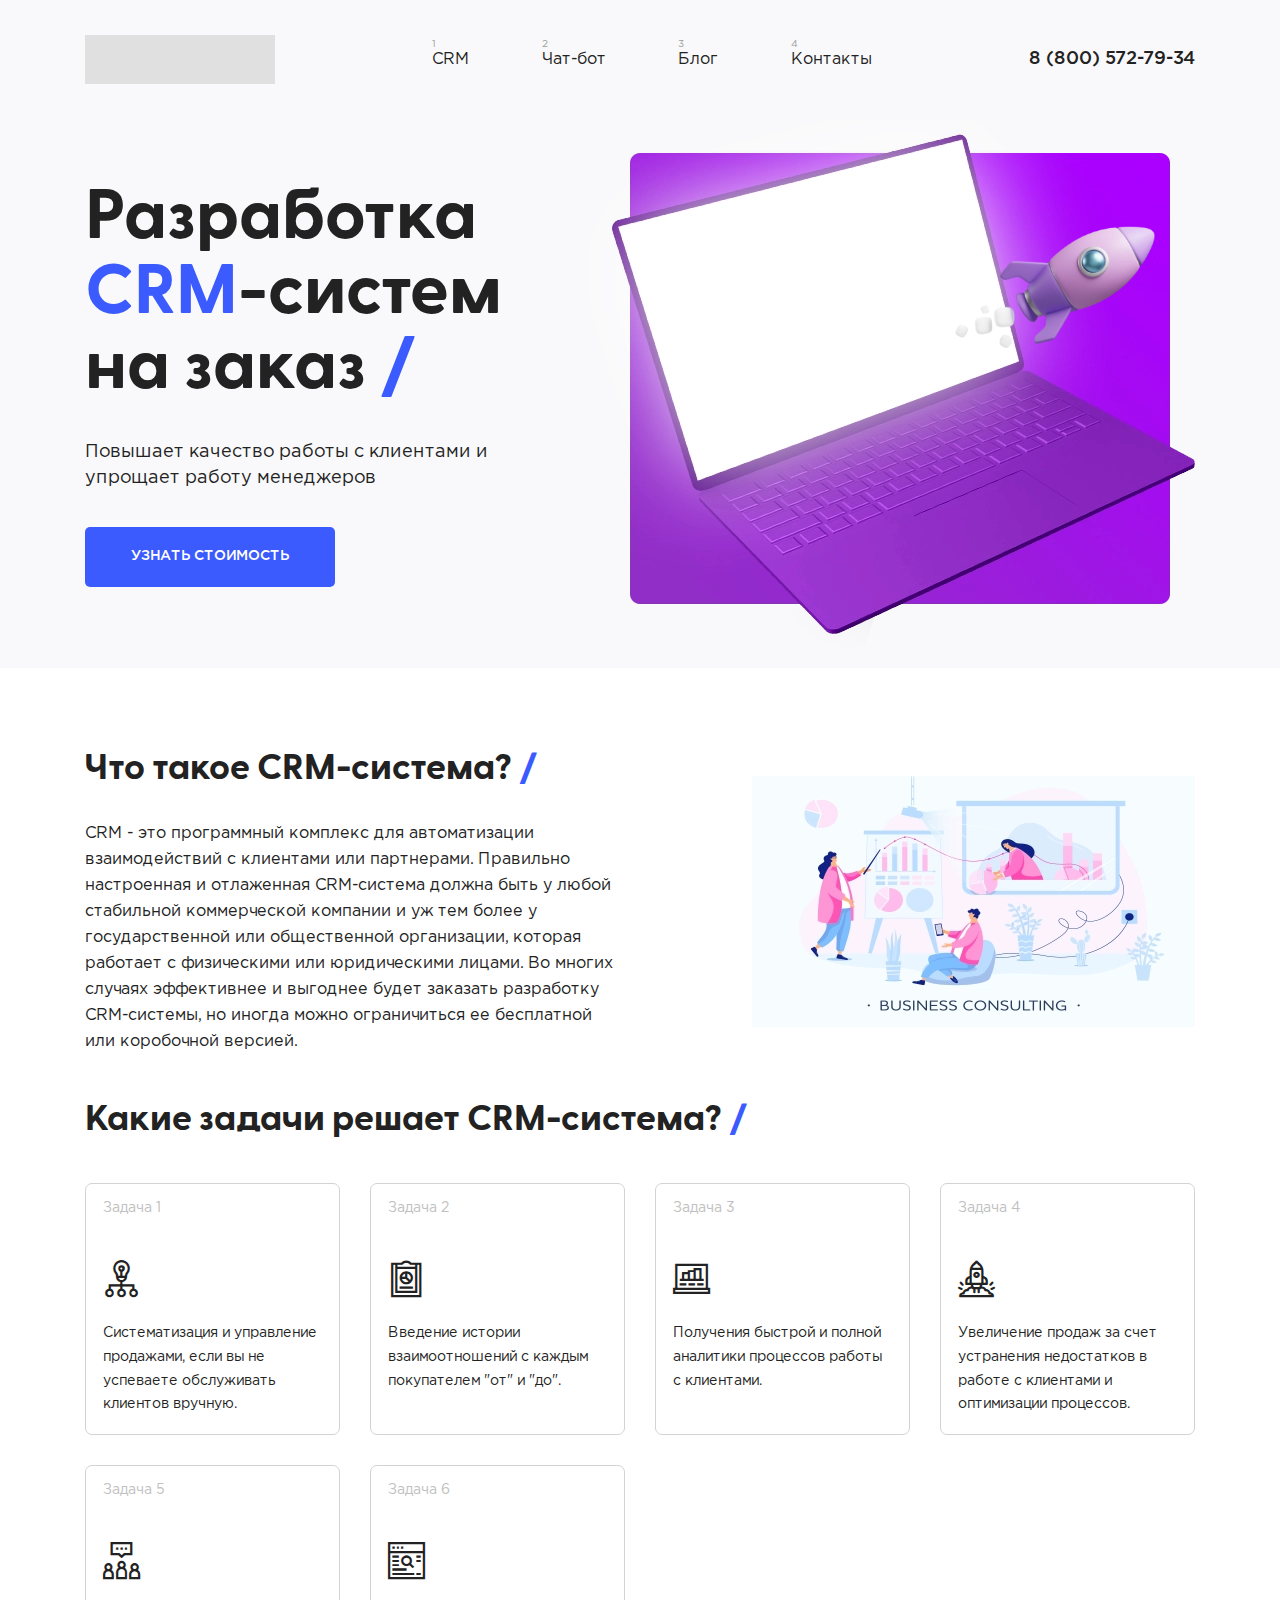
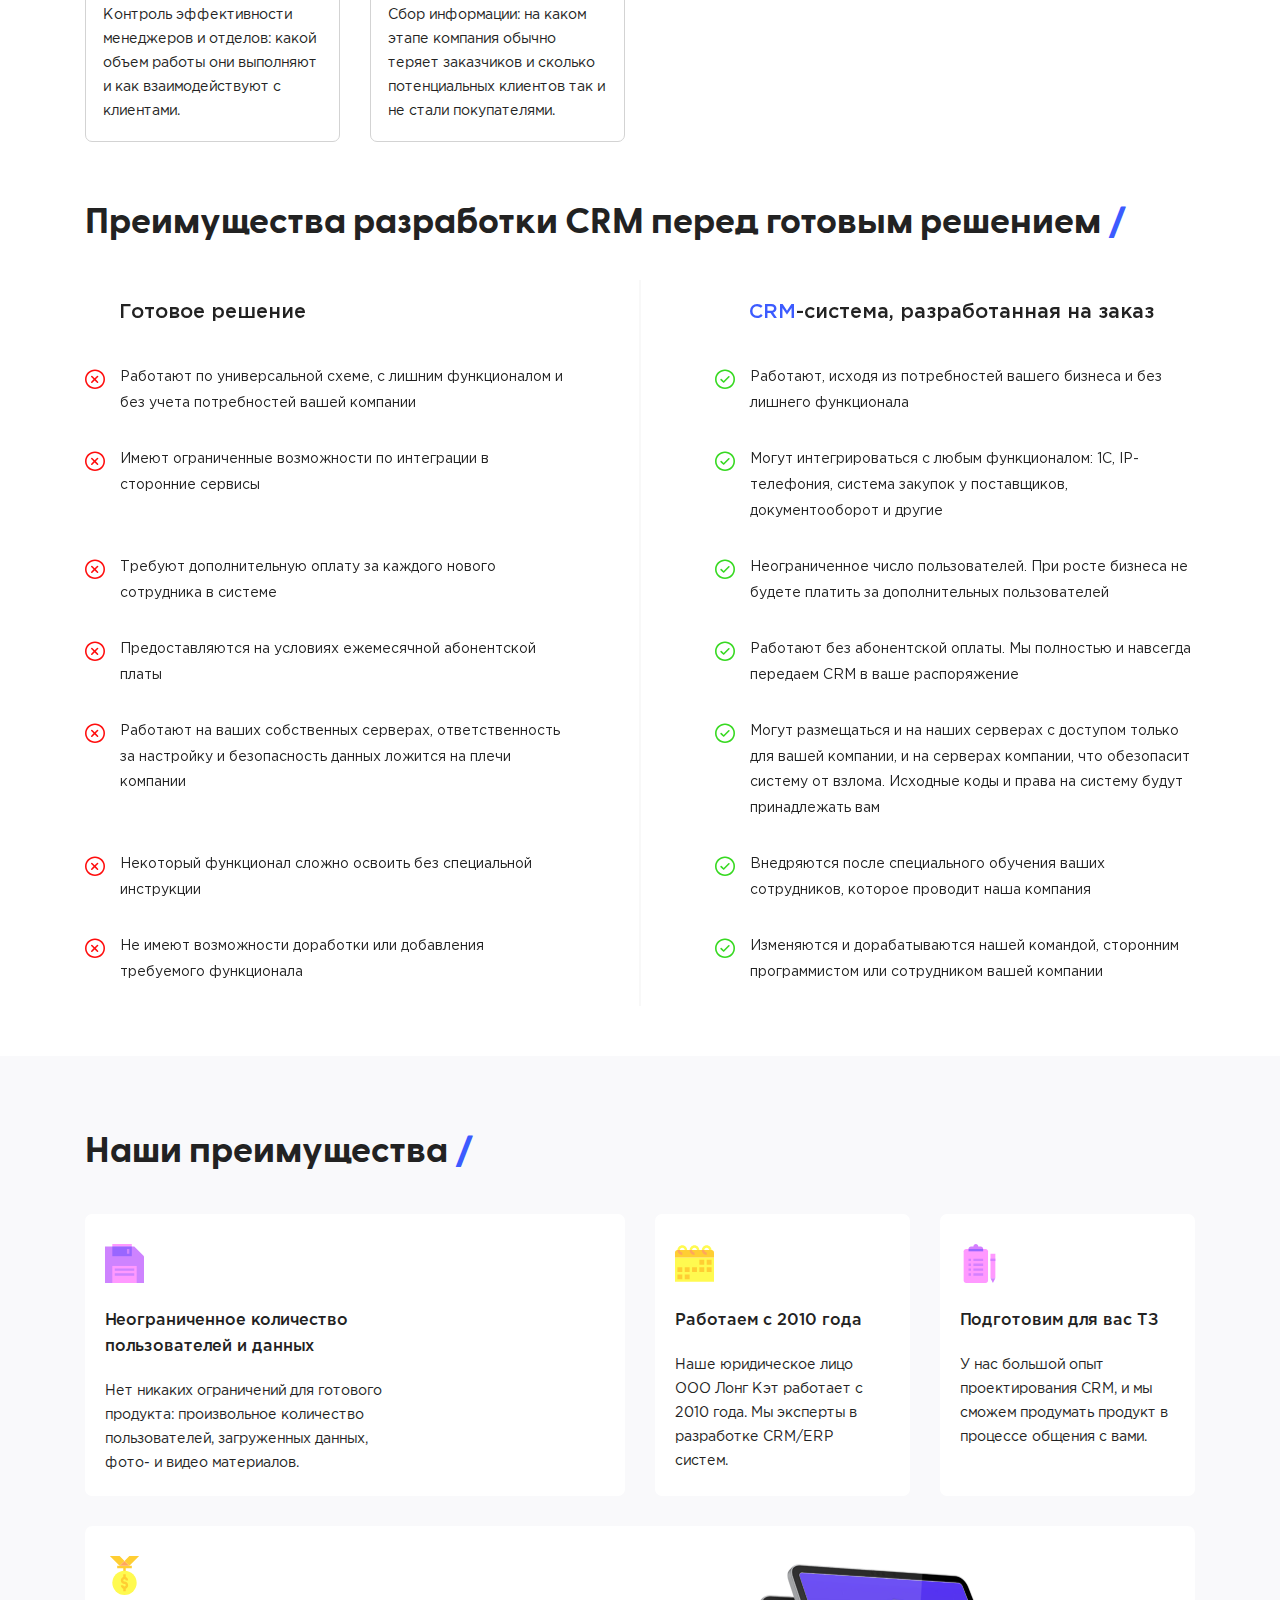
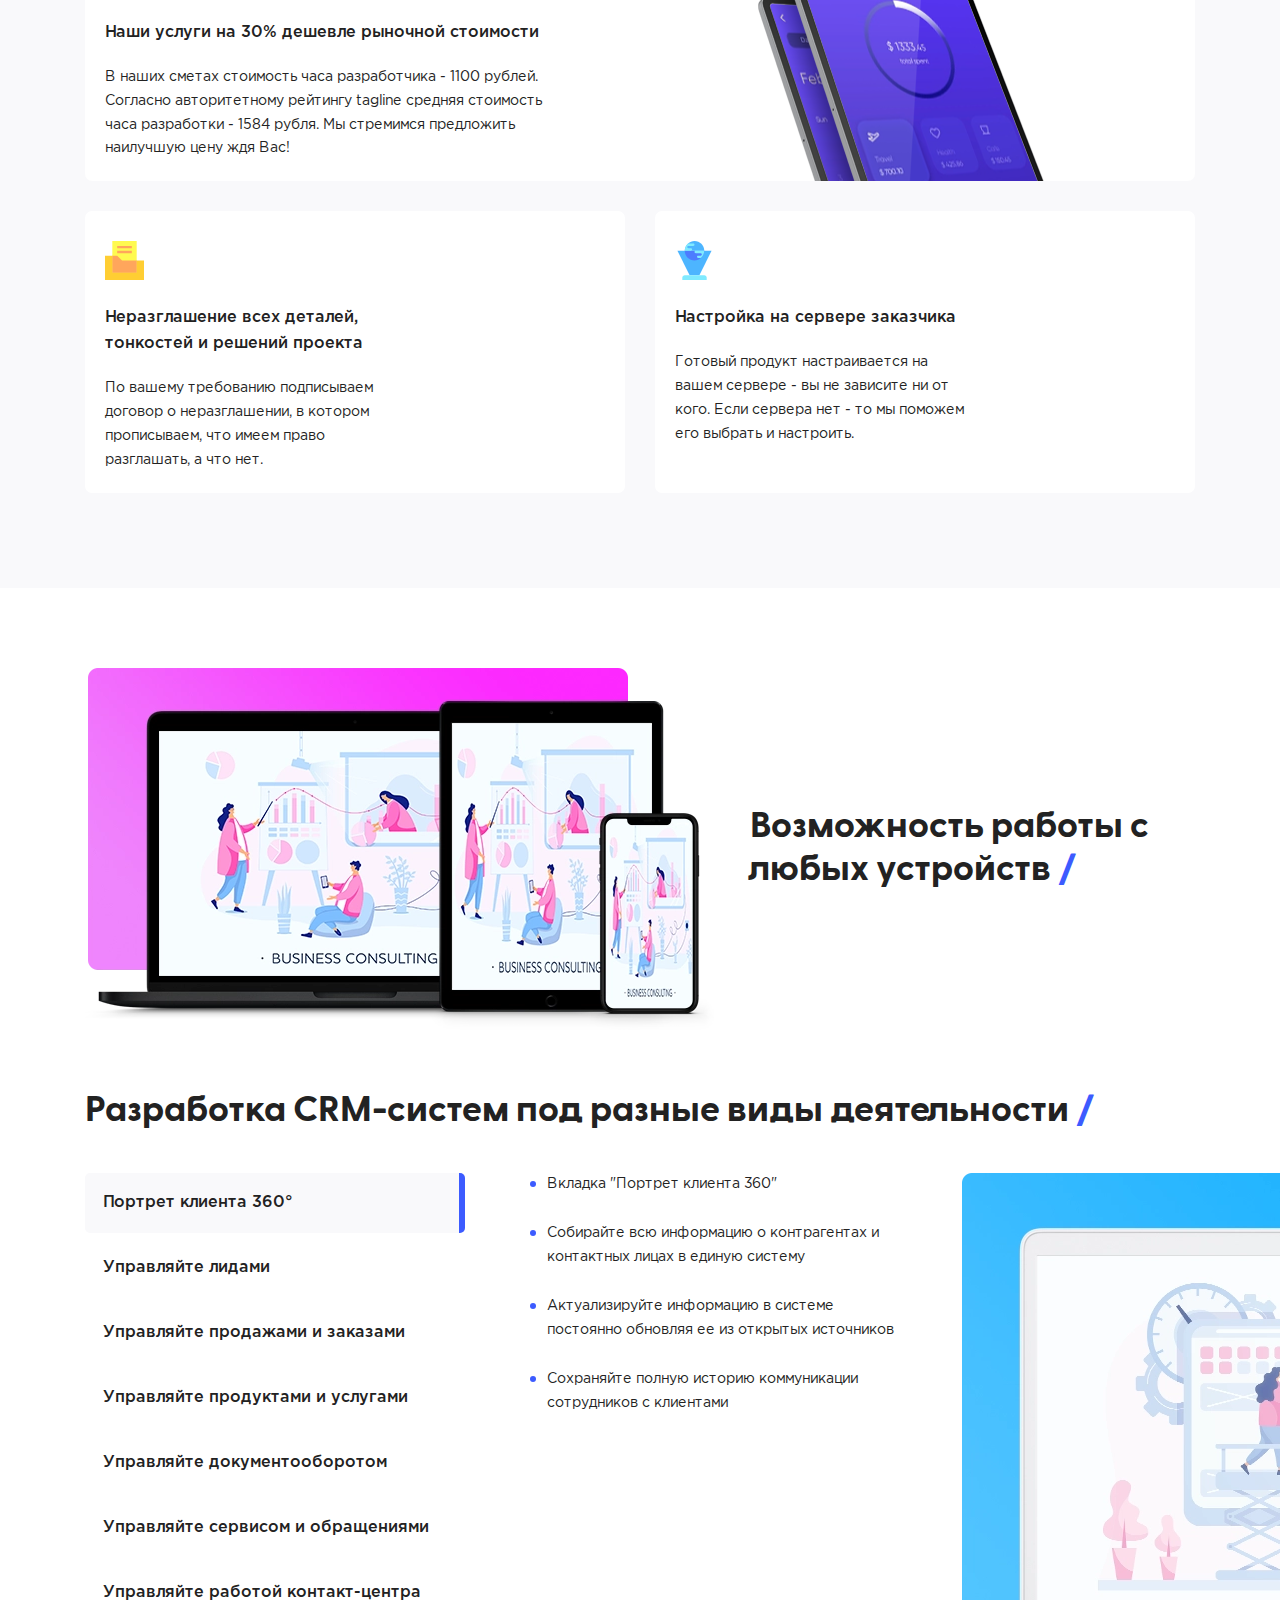
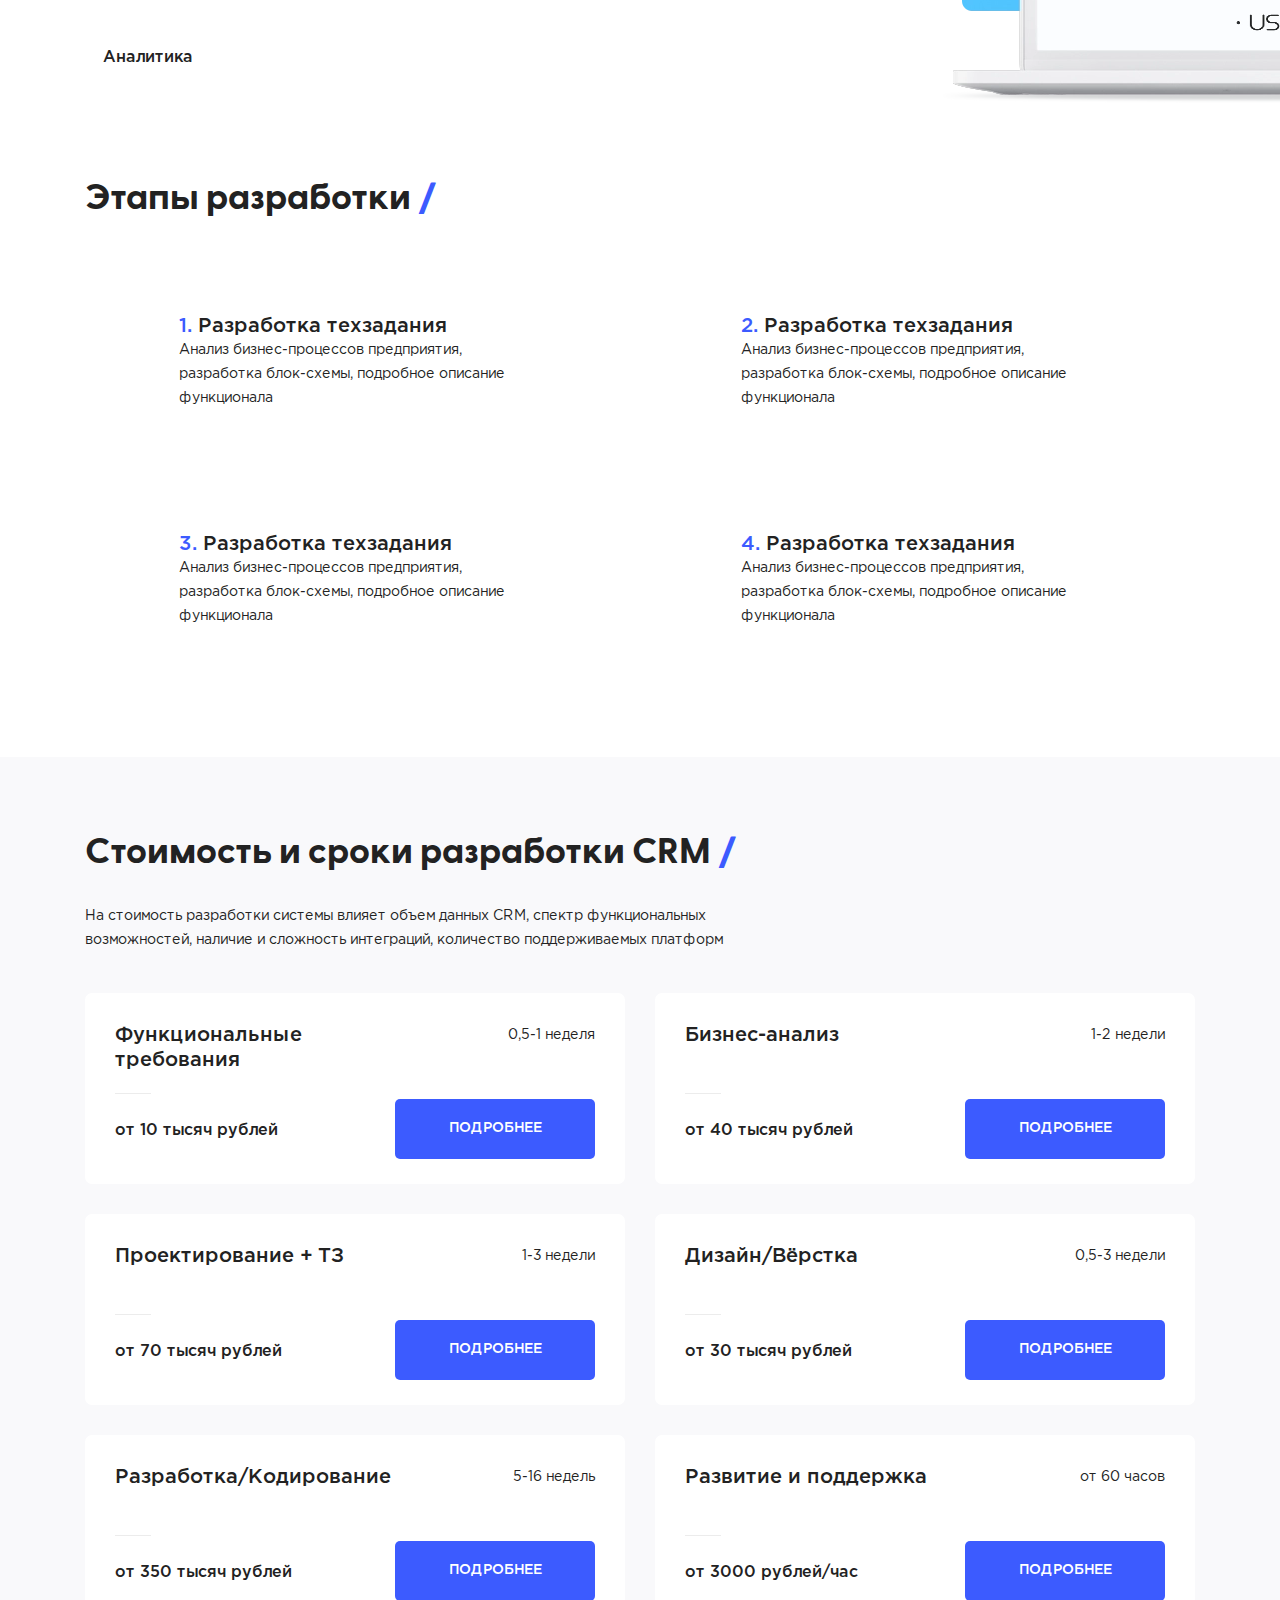
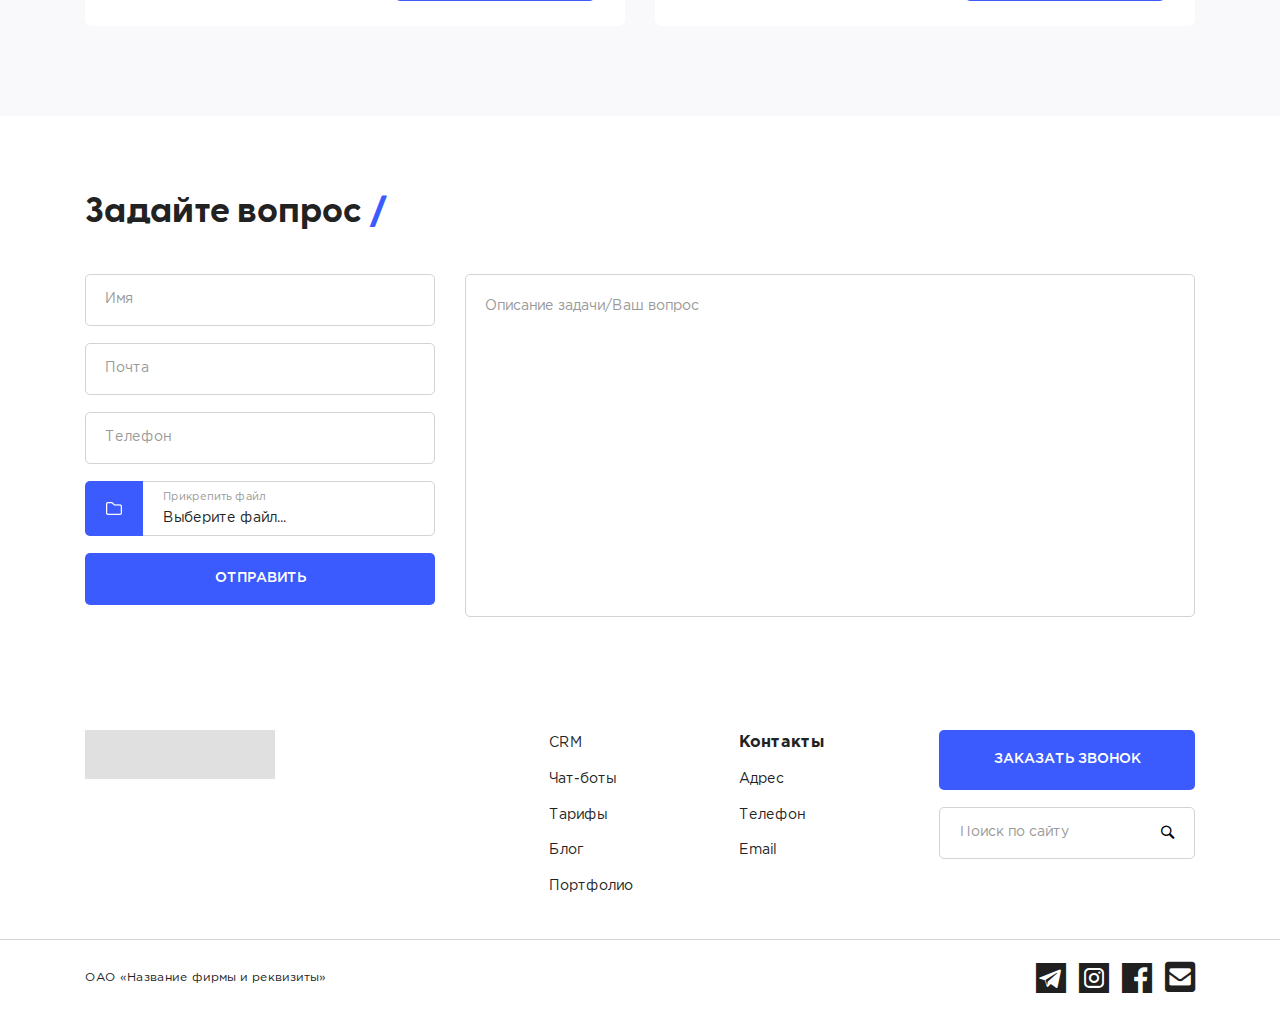
==== commit 612ed8f3: "." ====
--- a/crm.html
+++ b/crm.html
@@ -102,10 +102,10 @@
                      <a href="#popup" class="crm-video__btn popup-link _btn">Подробнее</a>                   </div>                   <div class="crm-video__video">-                     <picture><source srcset="img/crm-video/1.webp" type="image/webp"><img src="img/crm-video/1.jpg" alt="Видео"></picture>-                     <a href="#" class="crm-video__play">+                     <picture><source srcset="img/crm-video/1.webp" type="image/webp"><img src="img/crm-video/1.png" alt="Картинка"></picture>+                     <!-- <a href="#" class="crm-video__play">                         <picture><source srcset="img/crm-video/play.webp" type="image/webp"><img src="img/crm-video/play.png" alt="Play"></picture>-                     </a>+                     </a> -->                   </div>                </div>             </div>--- a/css/style.min.css
+++ b/css/style.min.css
@@ -1 +1 @@
-@charset "UTF-8";@font-face{font-family:GothamPro;font-display:swap;src:url(../fonts/GothamPro-Bold.woff) format("woff"),url(../fonts/GothamPro-Bold.woff2) format("woff2");font-weight:700;font-style:normal}@font-face{font-family:GothamPro;font-display:swap;src:url(../fonts/GothamPro-Medium.woff) format("woff"),url(../fonts/GothamPro-Medium.woff2) format("woff2");font-weight:500;font-style:normal}@font-face{font-family:GothamPro;font-display:swap;src:url(../fonts/GothamPro.woff) format("woff"),url(../fonts/GothamPro.woff2) format("woff2");font-weight:400;font-style:normal}@font-face{font-family:GreycliffCF;font-display:swap;src:url(../fonts/GreycliffCF-Bold.woff) format("woff"),url(../fonts/GreycliffCF-Bold.woff2) format("woff2");font-weight:700;font-style:normal}@font-face{font-family:icons;font-display:swap;src:url(../fonts/icons.woff) format("woff"),url(../fonts/icons.woff2) format("woff2");font-weight:400;font-style:normal}*{padding:0;margin:0;border:0;-webkit-tap-highlight-color:transparent}*,:after,:before{-webkit-box-sizing:border-box;box-sizing:border-box;-webkit-tap-highlight-color:transparent}:active,:focus{outline:0}a:active,a:focus{outline:0}aside,footer,header,nav{display:block}body,html{height:100%;width:100%;font-size:100%;line-height:1;font-size:14px;-ms-text-size-adjust:100%;-moz-text-size-adjust:100%;-webkit-text-size-adjust:100%}button,input,textarea{font-family:inherit}input::-ms-clear{display:none}button{cursor:pointer}button::-moz-focus-inner{padding:0;border:0}a,a:visited{text-decoration:none}a:hover{text-decoration:none}ul li{list-style:none}img{vertical-align:top}h1,h2,h3,h4,h5,h6{font-size:inherit;font-weight:400}@font-face{font-family:icons;font-display:swap;src:url(../fonts/icons.woff) format("woff"),url(../fonts/icons.woff2#icons) format("woff2");font-weight:400;font-style:normal;font-display:block}[class*="_icon-"]::before,[class^="_icon-"]::before{font-family:icons;font-style:normal;font-weight:400;font-variant:normal;text-transform:none;line-height:1;-webkit-font-smoothing:antialiased;-moz-osx-font-smoothing:grayscale}[class*="_icon-"]::before,[class^="_icon-"]::before{display:block}._icon-analytics:before{content:"\e900"}._icon-analytics-bot:before{content:"\e901"}._icon-cancel:before{content:"\e902"}._icon-check:before{content:"\e903"}._icon-circles:before{content:"\e904"}._icon-diamonds:before{content:"\e905"}._icon-done:before{content:"\e906"}._icon-email:before{content:"\e907"}._icon-error:before{content:"\e908"}._icon-facebook:before{content:"\e909"}._icon-find:before{content:"\e90a"}._icon-group:before{content:"\e90b"}._icon-idea:before{content:"\e90c"}._icon-instagram:before{content:"\e90d"}._icon-intersection:before{content:"\e90e"}._icon-people:before{content:"\e90f"}._icon-rectangle:before{content:"\e910"}._icon-research:before{content:"\e911"}._icon-search:before{content:"\e912"}._icon-startup:before{content:"\e913"}._icon-telecommunication:before{content:"\e914"}._icon-telegram:before{content:"\e915"}._icon-triangles:before{content:"\e916"}body,html{height:100%}body{font-size:16px;color:#222;line-height:162.5%;font-family:GothamPro;overflow-x:hidden}body._lock{overflow:hidden}.wrapper{display:-webkit-box;display:-ms-flexbox;display:flex;-webkit-box-orient:vertical;-webkit-box-direction:normal;-ms-flex-direction:column;flex-direction:column;min-height:100%}.main{-webkit-box-flex:1;-ms-flex:1 0 auto;flex:1 0 auto}.footer{-webkit-box-flex:0;-ms-flex:0 0 auto;flex:0 0 auto}._container{max-width:1140px;margin:0 auto;padding:0 15px}._btn{background-color:#3c5bff;font-size:14px;font-weight:500;color:#fff;text-align:center;border-radius:5px;text-transform:uppercase;display:inline-block;-webkit-transition:background-color .3s ease 0s;-o-transition:background-color .3s ease 0s;transition:background-color .3s ease 0s}._title{font-family:GreycliffCF;font-weight:700;font-size:36px;line-height:1.2}._title span{color:#3c5bff}._main-title{font-family:GreycliffCF;font-weight:700;font-size:70px;line-height:107.14286%}._main-title span{color:#3c5bff}._arrow{fill:none;stroke:#3b5aff;stroke-width:1px;cursor:pointer}.slider__arrows{display:-webkit-box;display:-ms-flexbox;display:flex}.slider__prev{margin-right:42px}.header{padding:35px 0;position:fixed;top:0;left:0;width:100%;-webkit-transition:padding-top .7s ease 0s,padding-bottom .7s ease 0s;-o-transition:padding-top .7s ease 0s,padding-bottom .7s ease 0s;transition:padding-top .7s ease 0s,padding-bottom .7s ease 0s;z-index:50}.header::before{content:"";position:absolute;top:0;left:0;width:100%;height:100%;background-color:#f9f9fb;z-index:2}.header._on-scroll{padding:15px 0}.header._on-scroll .menu__link{padding-bottom:7px}.header__body{display:-webkit-box;display:-ms-flexbox;display:flex;-webkit-box-align:center;-ms-flex-align:center;align-items:center;position:relative;z-index:2}.header__logo{position:relative;z-index:3}.header__logo img{max-width:100%}.header__menu{-webkit-box-flex:1;-ms-flex:1 1 auto;flex:1 1 auto}.header__phone a{font-size:18px;font-weight:500;color:inherit;-webkit-transition:opacity .3s ease 0s;-o-transition:opacity .3s ease 0s;transition:opacity .3s ease 0s}.header__phone.mobile{display:-webkit-box;display:-ms-flexbox;display:flex;-webkit-box-align:center;-ms-flex-align:center;align-items:center;-webkit-box-pack:center;-ms-flex-pack:center;justify-content:center;width:100%;padding:40px 0;border-top:1px solid #d3d3d3;margin-top:auto}.header__phone.mobile a{font-size:26px}.header__burger{position:relative;cursor:pointer;width:26px;height:21px;z-index:3}.header__burger::after,.header__burger::before{content:"";position:absolute;left:0;width:100%;-webkit-transition:-webkit-transform .3s ease 0s;transition:-webkit-transform .3s ease 0s;-o-transition:transform .3s ease 0s;transition:transform .3s ease 0s;transition:transform .3s ease 0s,-webkit-transform .3s ease 0s;height:3px;background-color:#222}.header__burger::before{top:0}.header__burger::after{bottom:0}.header__burger span{position:absolute;left:0;width:100%;-webkit-transition:-webkit-transform .3s ease 0s;transition:-webkit-transform .3s ease 0s;-o-transition:transform .3s ease 0s;transition:transform .3s ease 0s;transition:transform .3s ease 0s,-webkit-transform .3s ease 0s;height:3px;background-color:#222;top:8px;-webkit-transform:scale(1);-ms-transform:scale(1);transform:scale(1)}.header__burger._active::before{-webkit-transform:rotate(45deg);-ms-transform:rotate(45deg);transform:rotate(45deg);top:8px}.header__burger._active::after{-webkit-transform:rotate(-45deg);-ms-transform:rotate(-45deg);transform:rotate(-45deg);bottom:9px}.header__burger._active span{-webkit-transform:scale(0);-ms-transform:scale(0);transform:scale(0)}.menu{display:-webkit-box;display:-ms-flexbox;display:flex;-webkit-box-pack:center;-ms-flex-pack:center;justify-content:center}.menu._active{-webkit-transform:translate(0,0);-ms-transform:translate(0,0);transform:translate(0,0)}.menu__body{-webkit-box-flex:0;-ms-flex:0 1 440px;flex:0 1 440px}.menu__list{display:-webkit-box;display:-ms-flexbox;display:flex;-webkit-box-pack:justify;-ms-flex-pack:justify;justify-content:space-between;-webkit-box-align:center;-ms-flex-align:center;align-items:center;counter-reset:headerCounter;-ms-flex-wrap:wrap;flex-wrap:wrap}.menu__item{list-style:none;position:relative}.menu__item::before{counter-increment:headerCounter;content:counter(headerCounter);color:#9d9d9d;font-size:10px;display:inline-block;position:absolute;top:-15px;left:0}.menu__link{color:inherit;padding:0 0 13px 0;position:relative}.menu__link::before{position:absolute;content:"";bottom:-5px;left:0;width:100%;height:3px;opacity:0;visibility:hidden;background-color:#3c5bff;-webkit-transition:bottom .3s ease 0s,opacity .3s ease 0s,visibility .3s ease 0s;-o-transition:bottom .3s ease 0s,opacity .3s ease 0s,visibility .3s ease 0s;transition:bottom .3s ease 0s,opacity .3s ease 0s,visibility .3s ease 0s}.call{background-color:#f9f9fb;padding-top:120px}.call__body{display:-webkit-box;display:-ms-flexbox;display:flex;-webkit-box-align:center;-ms-flex-align:center;align-items:center}.call__content{-webkit-box-flex:1;-ms-flex:1 1 auto;flex:1 1 auto;padding-right:20px}.call__title{margin-bottom:32px}.call__text{font-size:18px;line-height:150%;margin-bottom:35px;max-width:90%}.call__btn{width:260px;padding:17px 0}.call__images{position:relative}.call__bg{display:block;width:100%;max-width:100%}.call__computer,.call__phone{position:absolute}.call__phone{right:350px;bottom:143px}.call__computer{left:235px;top:-30px}.call__mobile img{max-width:100%}.development{padding-top:90px;padding-bottom:95px}.development__body{display:-webkit-box;display:-ms-flexbox;display:flex;-webkit-box-align:center;-ms-flex-align:center;align-items:center}.development__content{-webkit-box-flex:0;-ms-flex:0 0 590px;flex:0 0 590px}.development__title{margin-bottom:30px}.development__text{margin-bottom:37px}.development__btn{width:198px;padding:17px 0}.development__image{-webkit-transform:translate(100px,0);-ms-transform:translate(100px,0);transform:translate(100px,0)}.bots__body{display:-webkit-box;display:-ms-flexbox;display:flex;-webkit-box-align:center;-ms-flex-align:center;align-items:center}.bots__image img{max-width:100%}.bots__content{-webkit-box-flex:0;-ms-flex:0 1 505px;flex:0 1 505px;margin:0 auto;padding-left:15px}.bots__title{margin-bottom:30px}.bots__text{margin-bottom:35px}.bots__btn{width:198px;padding:17px 0}.question{padding-bottom:104px;padding-top:75px}.question__title{margin-bottom:40px}.question__form{display:-webkit-box;display:-ms-flexbox;display:flex}.question__left{-webkit-box-flex:0;-ms-flex:0 1 350px;flex:0 1 350px;margin-right:30px}.question__item{position:relative;margin-bottom:17px}.question__item._error input{-webkit-box-shadow:0 0 15px red;box-shadow:0 0 15px red}.question__item input{border-radius:5px;border:1px solid #d3d3d3;width:100%;font-size:14px;color:inherit;padding:26px 20px 11px}.question__item input._on-focus+label{font-size:11px;top:15px}.question__item label{font-size:14px;color:#999;position:absolute;left:20px;top:50%;-webkit-transform:translate(0,-50%);-ms-transform:translate(0,-50%);transform:translate(0,-50%);-webkit-transition:font-size .3s ease 0s,top .3s ease 0s;-o-transition:font-size .3s ease 0s,top .3s ease 0s;transition:font-size .3s ease 0s,top .3s ease 0s;cursor:text}.question__right{-webkit-box-flex:1;-ms-flex:1 1 auto;flex:1 1 auto;height:100%;position:relative}.question__right._mobile{display:none}.question__right label{position:absolute;top:20px;left:20px;font-size:14px;color:#999;cursor:text}.question__textarea{width:100%;resize:none;height:343px;border-radius:5px;border:1px solid #d3d3d3;padding:55px 20px 20px;font-size:14px;line-height:171.42857%;color:inherit}.question__btn{width:100%;padding:19.5px 0}.file{display:-webkit-box;display:-ms-flexbox;display:flex;width:100%;position:relative;-webkit-box-align:center;-ms-flex-align:center;align-items:center;margin-bottom:17px}.file::before{content:'';position:absolute;top:0;left:0;width:100%;height:100%;border-radius:5px;border:1px solid #d3d3d3;z-index:-1}.file__input{display:inline-block;position:relative}.file__input input{position:absolute;top:0;left:0;width:100%;height:100%;opacity:0;font-size:0;cursor:pointer}.file__btn{width:58px;background-color:#3c5bff;display:-webkit-box;display:-ms-flexbox;display:flex;-webkit-box-align:center;-ms-flex-align:center;align-items:center;-webkit-box-pack:center;-ms-flex-pack:center;justify-content:center;height:55px;border-radius:5px 0 0 5px}.file__btn img{vertical-align:middle}.file__info{padding-left:20px}.file__label{font-size:11px;color:#999;line-height:1;margin-bottom:8px}.file__filename{line-height:1;font-size:14px}.top-footer{padding-bottom:40px}.top-footer__body{display:-webkit-box;display:-ms-flexbox;display:flex}.top-footer__logo{-webkit-box-flex:1;-ms-flex:1 1 auto;flex:1 1 auto}.top-footer__nav{-webkit-box-flex:0;-ms-flex:0 1 275px;flex:0 1 275px;display:-webkit-box;display:-ms-flexbox;display:flex;-webkit-box-pack:justify;-ms-flex-pack:justify;justify-content:space-between;margin-right:115px}.top-footer__column li:not(:last-child){margin-bottom:10px}.top-footer__link{font-size:14px;color:inherit;-webkit-transition:color .3s ease 0s;-o-transition:color .3s ease 0s;transition:color .3s ease 0s;line-height:1}.top-footer__title{font-weight:700}.top-footer__btns{width:256px}.top-footer__btn{width:100%;padding:17px 0;margin-bottom:17px}.top-footer__search{position:relative}.top-footer__search input{width:100%;border:1px solid #d3d3d3;border-radius:5px;font-size:14px;color:inherit;padding:18.5px 50px 18.5px 20px}.top-footer__search input::-webkit-input-placeholder{font-size:14px;color:#999}.top-footer__search input::-moz-placeholder{font-size:14px;color:#999}.top-footer__search input:-ms-input-placeholder{font-size:14px;color:#999}.top-footer__search input::-ms-input-placeholder{font-size:14px;color:#999}.top-footer__search input::placeholder{font-size:14px;color:#999}.top-footer__submit{position:absolute;right:18px;top:50%;-webkit-transform:translate(0,-50%);-ms-transform:translate(0,-50%);transform:translate(0,-50%);background-color:transparent;padding:3px}.bottom-footer{padding:20px 0 25px;border-top:1px solid #d3d3d3}.bottom-footer__body{display:-webkit-box;display:-ms-flexbox;display:flex;-webkit-box-align:center;-ms-flex-align:center;align-items:center}.bottom-footer__copyright{-webkit-box-flex:1;-ms-flex:1 1 auto;flex:1 1 auto;font-size:12px}.bottom-footer__links{display:-webkit-box;display:-ms-flexbox;display:flex;-webkit-box-align:center;-ms-flex-align:center;align-items:center;-ms-flex-wrap:wrap;flex-wrap:wrap}.bottom-footer__link{margin-left:13px;font-size:30px;color:#202020;-webkit-transition:color .3s ease 0s;-o-transition:color .3s ease 0s;transition:color .3s ease 0s}.bottom-footer__link._icon-email{font-size:34.5px}.popup{position:fixed;width:100%;height:100%;background-color:rgba(0,0,0,.75);top:0;left:0;z-index:60;opacity:0;visibility:hidden;overflow-y:auto;overflow-x:hidden;-webkit-transition:all .8s ease;-o-transition:all .8s ease;transition:all .8s ease}.popup._open{opacity:1;visibility:visible}.popup._open .popup__content{-webkit-transform:scale(1);-ms-transform:scale(1);transform:scale(1);opacity:1}.popup__body{min-height:100%;display:-webkit-box;display:-ms-flexbox;display:flex;-webkit-box-align:center;-ms-flex-align:center;align-items:center;-webkit-box-pack:center;-ms-flex-pack:center;justify-content:center;padding:30px 10px}.popup__content{background-color:#fff;position:relative;border-radius:10px;max-width:690px;padding:100px 70px 65px;-webkit-transform:scale(.8);-ms-transform:scale(.8);transform:scale(.8);-webkit-transition:all .7s ease;-o-transition:all .7s ease;transition:all .7s ease}.popup__close{color:#d0d0d0;font-size:19px;-webkit-transition:color .3s ease 0s;-o-transition:color .3s ease 0s;transition:color .3s ease 0s;position:absolute;top:48px;right:48px}.popup__title{max-width:90%;margin-bottom:30px}.popup__text{margin-bottom:30px}.popup__grid{display:grid;grid-template-columns:1fr 1fr;grid-gap:20px 30px;padding-bottom:20px}.popup__item{position:relative}.popup__item:last-child{grid-column:span 2}.popup__item._error input{-webkit-box-shadow:0 0 10px red;box-shadow:0 0 10px red}.popup__item input{border-radius:5px;border:1px solid #d3d3d3;width:100%;font-size:14px;color:inherit;padding:26px 20px 11px}.popup__item input._on-focus+label{font-size:11px;top:15px}.popup__item label{font-size:14px;color:#999;position:absolute;left:20px;top:50%;-webkit-transform:translate(0,-50%);-ms-transform:translate(0,-50%);transform:translate(0,-50%);-webkit-transition:font-size .3s ease 0s,top .3s ease 0s;-o-transition:font-size .3s ease 0s,top .3s ease 0s;transition:font-size .3s ease 0s,top .3s ease 0s;cursor:text}.popup__checkbox{margin-bottom:20px}.popup__checkbox._error label::before{-webkit-box-shadow:0 0 10px red;box-shadow:0 0 10px red}.popup__checkbox input{display:none}.popup__checkbox input:checked+label::after{-webkit-transform:scale(1);-ms-transform:scale(1);transform:scale(1)}.popup__checkbox label{font-size:12px;line-height:166.66667%;display:-webkit-inline-box;display:-ms-inline-flexbox;display:inline-flex;-webkit-box-align:center;-ms-flex-align:center;align-items:center;position:relative;cursor:pointer}.popup__checkbox label::before{content:'';-webkit-box-flex:0;-ms-flex:0 0 25px;flex:0 0 25px;height:25px;border-radius:6px;border:1px solid #d3d3d3;-ms-flex-item-align:start;align-self:flex-start;margin-right:15px}.popup__checkbox label::after{content:'';height:13px;width:13px;background-color:#3c5bff;border-radius:2px;position:absolute;left:6px;top:6px;-webkit-transform:scale(0);-ms-transform:scale(0);transform:scale(0);-webkit-transition:-webkit-transform .35s ease 0s;transition:-webkit-transform .35s ease 0s;-o-transition:transform .35s ease 0s;transition:transform .35s ease 0s;transition:transform .35s ease 0s,-webkit-transform .35s ease 0s}.popup__btn{width:350px;margin:0 auto;padding:19.5px 0;position:relative;left:50%;-webkit-transform:translate(-50%,0);-ms-transform:translate(-50%,0);transform:translate(-50%,0)}.crm-intro{padding-top:120px;background-color:#f9f9fb;padding-bottom:20px}.crm-intro__body{display:-webkit-box;display:-ms-flexbox;display:flex;-webkit-box-align:center;-ms-flex-align:center;align-items:center}.crm-intro__content{padding-right:10px}.crm-intro__title{margin-bottom:35px}.crm-intro__text{font-size:18px;margin-bottom:35px}.crm-intro__btn{width:250px;padding:17px 0}.crm-intro__images{position:relative;-webkit-box-flex:0;-ms-flex:0 0 619px;flex:0 0 619px}.crm-intro__bg{display:block;width:100%;max-width:100%}.crm-intro__rocket{position:absolute;bottom:260px;right:-35px}.crm-intro__mobile img{max-width:100%}.crm-video{padding-top:80px;padding-bottom:45px}.crm-video__body{display:-webkit-box;display:-ms-flexbox;display:flex;-webkit-box-align:center;-ms-flex-align:center;align-items:center}.crm-video__content{-webkit-box-flex:0;-ms-flex:0 1 550px;flex:0 1 550px;margin-right:auto;padding-right:10px}.crm-video__title{margin-bottom:30px}.crm-video__btn{padding:17px 0}.crm-video__video{position:relative}.crm-video__video img{max-width:100%}.crm-video__play{position:absolute;top:50%;left:50%;-webkit-transform:translate(-50%,-50%);-ms-transform:translate(-50%,-50%);transform:translate(-50%,-50%);z-index:1;-webkit-transition:opacity .3s ease 0s;-o-transition:opacity .3s ease 0s;transition:opacity .3s ease 0s}.crm-task{padding-bottom:60px}.crm-task__title{margin-bottom:40px}.crm-task__grid{display:grid;grid-template-columns:repeat(auto-fit,minmax(200px,1fr));grid-gap:30px}.item-crmtask{border:1px solid #d3d3d3;border-radius:7px;padding:17px;cursor:pointer;-webkit-transition:background-color .4s ease 0s,border-color .4s ease 0s;-o-transition:background-color .4s ease 0s,border-color .4s ease 0s;transition:background-color .4s ease 0s,border-color .4s ease 0s}.item-crmtask__title{font-size:14px;color:silver;line-height:1;margin-bottom:45px;-webkit-transition:color .4s ease 0s;-o-transition:color .4s ease 0s;transition:color .4s ease 0s}.item-crmtask__icon{font-size:37px;display:inline-block;margin-bottom:25px;-webkit-transition:color .4s ease 0s;-o-transition:color .4s ease 0s;transition:color .4s ease 0s}.item-crmtask__text{font-size:14px;line-height:171.42857%;-webkit-transition:color .4s ease 0s;-o-transition:color .4s ease 0s;transition:color .4s ease 0s}.crm-benefit{padding-bottom:50px}.crm-benefit__title{margin-bottom:35px}.slider-crmbenefit__top{display:-webkit-box;display:-ms-flexbox;display:flex;-webkit-box-pack:justify;-ms-flex-pack:justify;justify-content:space-between;padding-bottom:40px;padding-top:20px;position:relative}.slider-crmbenefit__top::before{content:'';position:absolute;left:50%;top:0;-webkit-transform:translate(-50%,0);-ms-transform:translate(-50%,0);transform:translate(-50%,0);height:100%;width:1px;background-color:#f2f2f2}.slider-crmbenefit__title{font-size:20px;font-weight:500;line-height:125%;-webkit-box-flex:0;-ms-flex:0 1 480px;flex:0 1 480px;padding-left:34px}.slider-crmbenefit__title span{color:#3c5bff}.slider-crmbenefit__slide{display:-webkit-box;display:-ms-flexbox;display:flex;-webkit-box-pack:justify;-ms-flex-pack:justify;justify-content:space-between;padding-bottom:30px;position:relative}.slider-crmbenefit__slide:last-child{padding-bottom:20px}.slider-crmbenefit__slide .slider-crmbenefit__title{display:none}.slider-crmbenefit__slide::before{content:'';position:absolute;left:50%;top:0;-webkit-transform:translate(-50%,0);-ms-transform:translate(-50%,0);transform:translate(-50%,0);height:100%;width:1px;background-color:#f2f2f2}.slider-crmbenefit__item{-webkit-box-flex:0;-ms-flex:0 1 480px;flex:0 1 480px}.slider-crmbenefit__item._error .slider-crmbenefit__icon{color:#ff0d0d}.slider-crmbenefit__item._done .slider-crmbenefit__icon{color:#37d921}.slider-crmbenefit__content{display:-webkit-box;display:-ms-flexbox;display:flex;-webkit-box-align:center;-ms-flex-align:center;align-items:center}.slider-crmbenefit__icon{-ms-flex-item-align:start;align-self:flex-start;font-size:20px;margin-right:15px;margin-top:4px}.slider-crmbenefit__text{font-size:14px}.slider-crmbenefit__arrows{margin-bottom:20px}.crm-profit{background-color:#f9f9fb;padding:75px 0 95px}.crm-profit__title{margin-bottom:40px}.crm-profit__grid{display:grid;grid-template-columns:repeat(4,1fr);grid-gap:30px}.item-crmprofit{grid-column:span 2;background-color:#fff;border-radius:7px;padding:30px 20px 20px}.item-crmprofit_small{grid-column:span 1}.item-crmprofit_small .item-crmprofit__text,.item-crmprofit_small .item-crmprofit__title{max-width:100%}.item-crmprofit_big{grid-column:span 4;background-repeat:no-repeat;background-size:cover}.item-crmprofit_big .item-crmprofit__text,.item-crmprofit_big .item-crmprofit__title{max-width:465px}.item-crmprofit__icon{margin-bottom:25px}.item-crmprofit__icon img{height:39px;width:39px}.item-crmprofit__title{max-width:300px;font-weight:500;margin-bottom:20px}.item-crmprofit__text{max-width:300px;font-size:14px;line-height:171.42857%}.crm-device{padding:80px 0 60px}.crm-device__body{display:-webkit-box;display:-ms-flexbox;display:flex;-webkit-box-align:center;-ms-flex-align:center;align-items:center;-webkit-box-pack:justify;-ms-flex-pack:justify;justify-content:space-between}.crm-device__img{-webkit-box-flex:0;-ms-flex:0 0 629px;flex:0 0 629px;margin-right:10px}.crm-device__img img{max-width:100%}.crm-device__title{-webkit-box-flex:0;-ms-flex:0 1 445px;flex:0 1 445px}.crm-activity{padding-bottom:75px}.crm-activity__title{margin-bottom:40px}.crm-activity__flex{display:-webkit-box;display:-ms-flexbox;display:flex}.crm-activity__tabs{-webkit-box-flex:0;-ms-flex:0 0 380px;flex:0 0 380px;margin-right:65px}.crm-activity__tab{font-weight:500;padding:17px 18px;-webkit-transition:background-color .3s ease 0s;-o-transition:background-color .3s ease 0s;transition:background-color .3s ease 0s;border-radius:5px;cursor:pointer;position:relative;margin-bottom:5px}.crm-activity__tab::before{content:'';position:absolute;right:0;top:0;height:100%;border-radius:0 5px 5px 0;background-color:#3c5bff;width:6px;-webkit-transform:translate(10px,0);-ms-transform:translate(10px,0);transform:translate(10px,0);opacity:0;visibility:hidden;-webkit-transition:opacity .3s ease 0s,visibility .3s ease 0s,-webkit-transform .3s ease 0s;transition:opacity .3s ease 0s,visibility .3s ease 0s,-webkit-transform .3s ease 0s;-o-transition:opacity .3s ease 0s,transform .3s ease 0s,visibility .3s ease 0s;transition:opacity .3s ease 0s,transform .3s ease 0s,visibility .3s ease 0s;transition:opacity .3s ease 0s,transform .3s ease 0s,visibility .3s ease 0s,-webkit-transform .3s ease 0s}.crm-activity__tab._active{background-color:#f9f9fb}.crm-activity__tab._active::before{opacity:1;visibility:visible;-webkit-transform:translate(0,0);-ms-transform:translate(0,0);transform:translate(0,0)}.crm-activity__lists{-webkit-box-flex:0;-ms-flex:0 0 380px;flex:0 0 380px;margin-right:30px}.crm-activity__list{display:none}.crm-activity__list._active{display:block}.crm-activity__item{font-size:14px;line-height:171.42857%;margin-bottom:25px;padding-left:17px;position:relative}.crm-activity__item::before{position:absolute;content:'';border-radius:50%;background-color:#3c5bff;width:6px;height:6px;top:8px;left:0}.crm-activity__item:last-child{margin-bottom:0}.crm-activity__img{-webkit-transform:translate(3px,0);-ms-transform:translate(3px,0);transform:translate(3px,0)}.slider-crmactivity__title{font-weight:500;background-color:#f9f9fb;border-radius:5px;border-right:6px solid #3c5bff;padding:16px 15px;margin-bottom:30px}.slider-crmactivity__img{display:-webkit-box;display:-ms-flexbox;display:flex;-webkit-box-pack:center;-ms-flex-pack:center;justify-content:center;margin-bottom:30px}.slider-crmactivity__img img{max-width:100%}.slider-crmactivity__item{font-size:14px;line-height:171.42857%;padding-left:17px;position:relative;margin-bottom:20px}.slider-crmactivity__item:last-child{margin-bottom:0}.slider-crmactivity__item::before{content:'';position:absolute;left:0;width:6px;height:6px;border-radius:50%;background-color:#3c5bff;top:8px}.slider-crmactivity__arrows{margin-bottom:25px}.crm-stage{padding-bottom:75px}.crm-stage__title{margin-bottom:40px}.crm-stage__grid{display:grid;grid-template-columns:1fr 1fr;grid-gap:15px;counter-reset:myCounter}.item-crmstage{padding:53px 15px;-webkit-transition:background-color .6s ease 0s;-o-transition:background-color .6s ease 0s;transition:background-color .6s ease 0s;cursor:pointer;width:100%;border-radius:7px}.item-crmstage__title{list-style:none;max-width:360px;font-size:20px;font-weight:500;line-height:125%;margin-bottom:20px;position:relative;margin:0 auto}.item-crmstage__title::before{counter-increment:myCounter;content:counter(myCounter) ".";color:#3c5bff}.item-crmstage__text{max-width:360px;font-size:14px;line-height:171.42857%;margin:0 auto}.crm-price{padding:75px 0 90px;background-color:#f9f9fb}.crm-price__title{margin-bottom:30px}.crm-price__text{margin-bottom:40px;max-width:675px;font-size:14px;line-height:171.42857%}.crm-price__grid{display:grid;grid-template-columns:1fr 1fr;grid-gap:30px}.item-crmprice{background-color:#fff;padding:30px 30px 25px;display:-webkit-box;display:-ms-flexbox;display:flex;border-radius:7px}.item-crmprice__column{display:-webkit-box;display:-ms-flexbox;display:flex;-webkit-box-orient:vertical;-webkit-box-direction:normal;-ms-flex-direction:column;flex-direction:column;-webkit-box-pack:justify;-ms-flex-pack:justify;justify-content:space-between}.item-crmprice__column:first-child{-webkit-box-flex:1;-ms-flex:1 1 auto;flex:1 1 auto}.item-crmprice__column:last-child{-webkit-box-flex:0;-ms-flex:0 1 200px;flex:0 1 200px;-webkit-box-align:end;-ms-flex-align:end;align-items:flex-end}.item-crmprice__title{font-size:20px;line-height:125%;font-weight:500}.item-crmprice__price{font-weight:500;position:relative;padding-top:25px;margin-bottom:15px;margin-top:15px}.item-crmprice__price::before{content:'';position:absolute;top:0;left:0;height:1px;background-color:#ececec;width:36px}.item-crmprice__time{font-size:14px;margin-bottom:50px}.item-crmprice__btn{width:200px;padding:17px 0}.bot-intro__content{padding-right:55px}.bot-intro__message{bottom:330px;right:360px}.bot-what{padding-top:35px;padding-bottom:35px}.bot-what__content{-webkit-box-flex:0;-ms-flex:0 1 570px;flex:0 1 570px}.bot-what__img{margin-right:65px}.bot-what__img img{max-width:100%}.bot-socials{padding-bottom:60px}.bot-socials__title{margin-bottom:35px}.bot-socials__text{font-size:14px;line-height:171.42857%;margin-bottom:40px;max-width:590px}.slider-botsocials__slide{display:grid;grid-template-columns:repeat(4,1fr);grid-gap:30px;margin-bottom:30px}.slider-botsocials__slide:last-child{margin-bottom:0}.slider-botsocials__item{border-radius:7px;display:-webkit-box;display:-ms-flexbox;display:flex;-webkit-box-align:center;-ms-flex-align:center;align-items:center;padding:22.5px;-webkit-transition:opacity .3s ease 0s;-o-transition:opacity .3s ease 0s;transition:opacity .3s ease 0s}.slider-botsocials__item._telegram{background-color:#1db1e2}.slider-botsocials__item._vk{background-color:#3278a6}.slider-botsocials__item._facebook{background-color:#0a5498}.slider-botsocials__item._talk-me{background-color:#e22921}.slider-botsocials__item._yoola{background-color:#62439a}.slider-botsocials__item._online-chat{background-color:#1a53c6}.slider-botsocials__item._viber{background-color:#89539d}.slider-botsocials__item._whatsapp{background-color:#128c7e}.slider-botsocials__item._tech{background-color:#3c6f82}.slider-botsocials__item._ok{background-color:#ef7f1a}.slider-botsocials__item._jivo{background-color:#00be57}.slider-botsocials__item._avito{background-color:#97cf26}.slider-botsocials__item._insta{background-color:#c13584}.slider-botsocials__name{-webkit-box-flex:1;-ms-flex:1 1 auto;flex:1 1 auto;text-align:center;font-size:16px;color:#fff}.slider-botsocials__arrows{margin-bottom:20px}.bot-benefit{padding-bottom:60px}.bot-benefit__title{margin-bottom:40px}.bot-benefit__grid{display:grid;grid-template-columns:repeat(auto-fit,minmax(250px,1fr));grid-gap:30px}.item-botbenefit{padding:22px 15px;background-color:#f9f9fb;border-radius:5px;-webkit-transition:background-color .4s ease 0s;-o-transition:background-color .4s ease 0s;transition:background-color .4s ease 0s;cursor:pointer}.item-botbenefit__icon{display:inline-block;font-size:43.5px;margin-bottom:50px;-webkit-transition:color .4s ease 0s;-o-transition:color .4s ease 0s;transition:color .4s ease 0s}.item-botbenefit__text{font-size:14px;line-height:171.42857%;-webkit-transition:color .4s ease 0s;-o-transition:color .4s ease 0s;transition:color .4s ease 0s}.bot-help{padding-bottom:50px}.bot-help__title{margin-bottom:35px}.bot-help__flex{display:-webkit-box;display:-ms-flexbox;display:flex;-webkit-box-align:start;-ms-flex-align:start;align-items:flex-start;-webkit-box-pack:justify;-ms-flex-pack:justify;justify-content:space-between;margin-bottom:5px}.bot-help__grid{-webkit-box-flex:0;-ms-flex:0 1 825px;flex:0 1 825px;margin-right:15px;display:grid;grid-template-columns:1fr 1fr;grid-gap:10px 30px;padding-bottom:40px;border-bottom:1px solid #f2f2f2}.bot-help__tab{font-weight:500;position:relative;-webkit-transition:background-color .3s ease 0s;-o-transition:background-color .3s ease 0s;transition:background-color .3s ease 0s;padding:17px 18px;border-radius:5px;cursor:pointer}.bot-help__tab::before{content:'';position:absolute;right:0;top:0;width:6px;height:100%;background-color:#3c5bff;border-radius:0 6px 6px 0;-webkit-transition:visibility .3s ease 0s,opacity .3s ease 0s,-webkit-transform .3s ease 0s;transition:visibility .3s ease 0s,opacity .3s ease 0s,-webkit-transform .3s ease 0s;-o-transition:transform .3s ease 0s,visibility .3s ease 0s,opacity .3s ease 0s;transition:transform .3s ease 0s,visibility .3s ease 0s,opacity .3s ease 0s;transition:transform .3s ease 0s,visibility .3s ease 0s,opacity .3s ease 0s,-webkit-transform .3s ease 0s;opacity:0;visibility:hidden;-webkit-transform:translate(10px,0);-ms-transform:translate(10px,0);transform:translate(10px,0)}.bot-help__tab._active{background-color:#f9f9fb}.bot-help__tab._active::before{-webkit-transform:translate(0,0);-ms-transform:translate(0,0);transform:translate(0,0);opacity:1;visibility:visible}.bot-help__img img{max-width:100%}.bot-help__list{margin-left:15px;display:none}.bot-help__list._active{display:block}.bot-help__item{font-size:14px;line-height:171.42857%;margin-bottom:22px;padding-left:18px;position:relative}.bot-help__item::before{content:'';position:absolute;left:0;top:8px;width:6px;height:6px;border-radius:50%;background-color:#3c5bff}.bot-help__item:last-child{margin-bottom:0}.slider-bothelp__title{font-weight:500;padding:16px 15px;border-radius:5px;position:relative;background-color:#f9f9fb;margin-bottom:20px}.slider-bothelp__title::before{content:'';position:absolute;top:0;right:0;height:100%;width:6px;background-color:#3c5bff;border-radius:0 6px 6px 0}.slider-bothelp__img{display:-webkit-box;display:-ms-flexbox;display:flex;-webkit-box-pack:center;-ms-flex-pack:center;justify-content:center;margin-bottom:10px}.slider-bothelp__img img{max-width:100%}.slider-bothelp__item{font-size:14px;line-height:171.42857%;margin-bottom:15px;padding-left:20px;position:relative}.slider-bothelp__item::before{content:'';position:absolute;left:0;top:8px;width:6px;height:6px;border-radius:50%;background-color:#3c5bff}.slider-bothelp__item:last-child{margin-bottom:0}.slider-bothelp__arrows{margin-bottom:20px}.bot-stage{padding-bottom:60px}.bot-stage__title{margin-bottom:40px}.bot-stage__grid{display:grid;grid-template-columns:1fr 1fr;grid-gap:30px;counter-reset:myCounter}.bot-stage__item{-webkit-transition:background-color .5s ease 0s;-o-transition:background-color .5s ease 0s;transition:background-color .5s ease 0s;border-radius:5px;cursor:pointer}.bot-stage__content{display:-webkit-box;display:-ms-flexbox;display:flex;-webkit-box-align:center;-ms-flex-align:center;align-items:center;max-width:75%;margin:0 auto;padding:42.5px 0}.bot-stage__item-title{font-size:20px;font-weight:500;line-height:125%;padding-right:20px;margin-right:20px;border-right:1px solid #e1e1e1;list-style:none;display:inline-block}.bot-stage__item-title::before{counter-increment:myCounter;content:counter(myCounter) ".";color:#3c5bff;padding-right:8px}.template-intro{padding-bottom:105px;padding-top:190px}.template-intro__content{max-width:750px}.template-intro__images{-webkit-box-flex:0;-ms-flex:0 0 auto;flex:0 0 auto}.template-problem{padding:75px 0}.template-problem__title{margin-bottom:55px}.template-problem__grid{display:grid;grid-template-columns:repeat(3,1fr);grid-gap:0 30px}.template-problem__items{grid-column:span 2;display:grid;grid-template-columns:1fr 1fr;grid-gap:30px}.template-problem__item{background-color:#f9f9fb;border-radius:5px;padding:25px 20px 15px;cursor:pointer;-webkit-transition:background-color .4s ease 0s;-o-transition:background-color .4s ease 0s;transition:background-color .4s ease 0s}.item-templateproblem__title{font-weight:500;margin-bottom:75px;-webkit-transition:color .4s ease 0s;-o-transition:color .4s ease 0s;transition:color .4s ease 0s}.item-templateproblem__text{font-size:14px;line-height:171.42857%;-webkit-transition:color .4s ease 0s;-o-transition:color .4s ease 0s;transition:color .4s ease 0s}.template-work{padding-bottom:90px}.template-work__body{display:-webkit-box;display:-ms-flexbox;display:flex;-ms-flex-item-align:center;align-self:center;-webkit-box-pack:justify;-ms-flex-pack:justify;justify-content:space-between}.template-work__img img{max-width:100%}.template-work__content{-webkit-box-flex:0;-ms-flex:0 1 665px;flex:0 1 665px;max-width:100%}.template-work__title{margin-bottom:35px}.slider-templatework__slide{padding-left:15px}.slider-templatework__title{font-weight:500;margin-bottom:15px;position:relative}.slider-templatework__title::before{content:'';position:absolute;left:-15px;top:10px;width:6px;height:6px;border-radius:50%;background-color:#3c5bff}.slider-templatework__text{font-size:14px;line-height:171.42857%}.slider-templatework__arrows{margin-bottom:20px}.template-example{padding-bottom:65px}.template-example__title{margin-bottom:35px}.template-example__text{font-size:14px;line-height:171.42857%;margin-bottom:42px}.template-example__slide img{max-width:100%}.template-example__arrows{margin-bottom:15px}.template-help{padding-bottom:65px}.template-help__title{margin-bottom:40px}.template-help__grid{display:grid;grid-template-columns:1fr 1fr 1fr;grid-gap:30px}.template-help__item{display:-webkit-box;display:-ms-flexbox;display:flex}.template-help__icon{color:#37d921;margin-right:15px;margin-top:4px}@media (min-width:576.98px){.slider__arrows{display:none}.swiper-wrapper{display:block!important}.call__mobile{display:none}.crm-intro__mobile{display:none}.crm-video__btn{display:none}.slider-crmactivity{display:none}.slider-bothelp{display:none!important}.template-work__grid{display:grid!important;grid-template-columns:1fr 1fr;grid-gap:30px}.template-example__wrapper{display:grid!important;grid-template-columns:repeat(auto-fit,minmax(250px,1fr))}}@media (min-width:768.98px){.header__phone.mobile{display:none}.header__burger{display:none}}@media (max-width:1500px){.development__content{-webkit-box-flex:0;-ms-flex:0 1 50%;flex:0 1 50%;padding-right:20px}.development__image{-webkit-transform:translate(0,0);-ms-transform:translate(0,0);transform:translate(0,0)}.development__image img{max-width:100%}}@media (max-width:1400px){.call__phone{width:100px;right:368px;bottom:196px}.call__computer{width:200px;left:270px;top:0}.crm-intro__rocket{width:200px;bottom:300px;right:40px}.bot-intro__message{right:315px;bottom:315px}}@media (max-width:1200px){.call{padding-bottom:50px}.call__body{-webkit-box-orient:vertical;-webkit-box-direction:reverse;-ms-flex-direction:column-reverse;flex-direction:column-reverse}.call__content{margin-top:-30px;padding-right:0;text-align:center}.call__text{max-width:100%}.call__phone{width:auto;right:440px;bottom:180px}.call__computer{width:auto;left:297px}.crm-intro{padding-bottom:50px}.crm-intro__body{-webkit-box-orient:vertical;-webkit-box-direction:reverse;-ms-flex-direction:column-reverse;flex-direction:column-reverse}.crm-intro__content{text-align:center;padding-right:0}.crm-intro__images{-webkit-box-flex:0;-ms-flex:0 0 auto;flex:0 0 auto}}@media (max-width:992.98px){.header{padding:25px 0}.header__body{-webkit-box-pack:justify;-ms-flex-pack:justify;justify-content:space-between}.header__phone:not(.mobile){display:none}.menu{-webkit-box-pack:end;-ms-flex-pack:end;justify-content:flex-end}.development__body{-webkit-box-orient:vertical;-webkit-box-direction:reverse;-ms-flex-direction:column-reverse;flex-direction:column-reverse}.development__content{padding-right:0;text-align:center}.development__image{margin-bottom:40px}.bots__body{-webkit-box-orient:vertical;-webkit-box-direction:normal;-ms-flex-direction:column;flex-direction:column}.bots__image{margin-bottom:20px}.bots__content{text-align:center;padding:0;-webkit-box-flex:0;-ms-flex:0 0 auto;flex:0 0 auto}.question{padding-bottom:70px}.top-footer__body{-webkit-box-pack:justify;-ms-flex-pack:justify;justify-content:space-between}.top-footer__logo{-webkit-box-flex:0;-ms-flex:0 0 auto;flex:0 0 auto}.top-footer__nav{margin-right:0}.popup__title{max-width:100%}.crm-intro__rocket{display:none}.crm-video__body{-webkit-box-orient:vertical;-webkit-box-direction:reverse;-ms-flex-direction:column-reverse;flex-direction:column-reverse}.crm-video__content{text-align:center;-webkit-box-flex:0;-ms-flex:0 0 auto;flex:0 0 auto;padding-right:0}.crm-video__video{margin-bottom:40px}.slider-crmbenefit__top{display:none}.slider-crmbenefit__top::before{display:none}.slider-crmbenefit__title{-webkit-box-flex:0;-ms-flex:0 0 auto;flex:0 0 auto}.slider-crmbenefit__slide .slider-crmbenefit__title{display:block;margin-bottom:20px}.slider-crmbenefit__slide{-webkit-box-orient:vertical;-webkit-box-direction:normal;-ms-flex-direction:column;flex-direction:column;border-top:1px solid #d3d3d3;border-bottom:1px solid #d3d3d3;padding-bottom:0}.slider-crmbenefit__slide::before{display:none}.slider-crmbenefit__slide:last-child{padding-bottom:0}.slider-crmbenefit__item{-webkit-box-flex:0;-ms-flex:0 0 auto;flex:0 0 auto;padding:30px 0}.item-crmprofit_small{grid-column:span 2}.item-crmprofit_small .item-crmprofit__text,.item-crmprofit_small .item-crmprofit__title{max-width:100%}.item-crmprofit_big{grid-column:span 2;background-image:none}.item-crmprofit_big .item-crmprofit__text,.item-crmprofit_big .item-crmprofit__title{max-width:100%}.item-crmprofit__title{max-width:100%}.item-crmprofit__text{max-width:100%}.crm-device__body{-webkit-box-orient:vertical;-webkit-box-direction:reverse;-ms-flex-direction:column-reverse;flex-direction:column-reverse}.crm-device__img{-webkit-box-flex:0;-ms-flex:0 0 auto;flex:0 0 auto;margin-right:0}.crm-device__title{-webkit-box-flex:0;-ms-flex:0 0 auto;flex:0 0 auto;margin-bottom:30px}.crm-activity__tabs{-webkit-box-flex:0;-ms-flex:0 1 50%;flex:0 1 50%;margin-right:40px}.crm-activity__lists{-webkit-box-flex:0;-ms-flex:0 1 50%;flex:0 1 50%}.crm-activity__img{display:none}.crm-price__grid{grid-template-columns:1fr}.bot-intro__content{padding-right:0}.bot-what__img{margin-right:0}.slider-botsocials__slide{grid-template-columns:1fr 1fr}.bot-help__flex{display:block}.bot-help__grid{margin-right:0;padding-bottom:30px;margin-bottom:30px}.bot-help__img{display:none}.bot-help__list{margin-left:0}.bot-stage__content{max-width:90%}.template-problem__img{display:none}.template-problem__items{grid-column:span 3}.template-work__body{-webkit-box-orient:vertical;-webkit-box-direction:normal;-ms-flex-direction:column;flex-direction:column;-webkit-box-align:center;-ms-flex-align:center;align-items:center}.template-work__img{margin-bottom:10px}.template-work__content{-webkit-box-flex:0;-ms-flex:0 0 auto;flex:0 0 auto}.template-help__grid{grid-template-columns:1fr 1fr}}@media (max-width:768.98px){._main-title{font-size:59px}.header__body{z-index:auto}.menu{position:fixed;top:0;left:0;width:100%;height:100%;background-color:#f9f9fb;-webkit-transform:translate(0,-100%);-ms-transform:translate(0,-100%);transform:translate(0,-100%);-webkit-transition:-webkit-transform .7s ease 0s;transition:-webkit-transform .7s ease 0s;-o-transition:transform .7s ease 0s;transition:transform .7s ease 0s;transition:transform .7s ease 0s,-webkit-transform .7s ease 0s;padding-top:200px;padding-left:15px;overflow-y:auto;display:block}.menu__body{height:100%;display:-webkit-box;display:-ms-flexbox;display:flex;-webkit-box-orient:vertical;-webkit-box-direction:normal;-ms-flex-direction:column;flex-direction:column}.menu__list{-webkit-box-orient:vertical;-webkit-box-direction:normal;-ms-flex-direction:column;flex-direction:column;-webkit-box-align:start;-ms-flex-align:start;align-items:flex-start}.menu__item{margin-bottom:35px;padding-top:30px}.menu__item::before{font-size:22px;top:0}.menu__link{font-size:42px;padding-bottom:0}.call__content{text-align:left}.call__phone{display:none}.call__computer{display:none}.development{padding-top:70px;padding-bottom:65px}.development__content{text-align:left}.bots__image{margin-bottom:10px}.bots__content{text-align:left}.question__form{display:block}.question__left{margin-right:0}.question__right{display:none}.question__right._mobile{display:block}.question__textarea{height:275px;margin-bottom:13px}.top-footer{padding-top:40px;border-top:1px solid #d3d3d3}.top-footer__body{-webkit-box-orient:vertical;-webkit-box-direction:normal;-ms-flex-direction:column;flex-direction:column;-webkit-box-align:center;-ms-flex-align:center;align-items:center}.top-footer__logo{margin-bottom:30px}.top-footer__nav{-webkit-box-pack:center;-ms-flex-pack:center;justify-content:center;-webkit-box-flex:0;-ms-flex:0 0 auto;flex:0 0 auto;margin-bottom:30px}.top-footer__column:not(:last-child){margin-right:70px}.popup__grid{display:block;padding-bottom:0}.popup__item{margin-bottom:14px}.crm-intro__content{text-align:left}.crm-video__content{text-align:left}.crm-profit__grid{grid-gap:20px}.crm-device__body{-webkit-box-align:start;-ms-flex-align:start;align-items:flex-start}.crm-stage__grid{grid-gap:0;grid-template-columns:1fr}.item-crmstage{padding:30px 15px}.item-crmstage__title{margin:0 0 20px 0;max-width:100%}.item-crmstage__text{margin:0;max-width:100%}.bot-help__grid{grid-gap:10px 20px}.bot-stage__grid{grid-template-columns:1fr}.bot-stage__content{max-width:100%;padding-left:15px}}@media (max-width:576.98px){._btn{width:100%}._title{font-size:30px}._main-title{font-size:44px}.header{padding:15px 0}.header__logo{width:125px}.header__phone.mobile{padding:30px 0}.header__phone.mobile a{font-size:18px}.menu{padding-top:110px}.menu::before{content:'';position:absolute;top:141px;right:0;background-image:url(../img/header/1.png);background-repeat:no-repeat;width:114px;height:133px}.menu::after{content:'';position:absolute;right:0;top:295px;width:119px;height:154px;background-image:url(../img/header/2.png);background-repeat:no-repeat}.menu__item{margin-bottom:30px}.menu__item::before{font-size:20px}.menu__link{font-size:34px}.call{padding-top:85px}.call__title{margin-bottom:20px}.call__text{font-size:16px;margin-bottom:30px}.call__bg{display:none}.development{padding-top:50px;padding-bottom:45px}.development__title{margin-bottom:20px}.development__text{margin-bottom:30px;font-size:14px}.development__image{margin-bottom:25px}.bots__title{margin-bottom:20px}.bots__text{margin-bottom:30px;font-size:14px}.question{padding-bottom:40px;padding-top:40px}.question__title{margin-bottom:25px}.question__item{margin-bottom:11px}.question__right label{left:18px;top:18px}.question__textarea{padding-top:50px;padding-left:18px;padding-right:18px;height:220px;margin-bottom:7px}.file{margin-bottom:11px}.top-footer{border-top:none;padding-top:0}.top-footer__body{-webkit-box-align:start;-ms-flex-align:start;align-items:flex-start;border-top:1px solid #d3d3d3;padding-top:40px}.top-footer__column:not(:last-child){margin-right:40px}.top-footer__btns{width:100%}.bottom-footer{padding-bottom:0}.bottom-footer{padding-top:0;border-top:none}.bottom-footer__body{-webkit-box-orient:vertical;-webkit-box-direction:reverse;-ms-flex-direction:column-reverse;flex-direction:column-reverse;-webkit-box-align:start;-ms-flex-align:start;align-items:flex-start}.bottom-footer__copyright{padding:35px 0}.bottom-footer__links{width:100%;padding:35px 0;-webkit-box-pack:center;-ms-flex-pack:center;justify-content:center;border-top:1px solid #d3d3d3;border-bottom:1px solid #d3d3d3}.bottom-footer__link:first-child{margin-left:0}.popup__content{padding:70px 15px 35px}.popup__close{right:15px;top:20px}.popup__title{margin-bottom:20px}.popup__text{font-size:14px;margin-bottom:25px}.popup__item input#popupAsk{padding:31px 20px}.popup__item input#popupAsk+label{-webkit-transition:opacity .3s ease 0s,visibility .3s ease 0s;-o-transition:opacity .3s ease 0s,visibility .3s ease 0s;transition:opacity .3s ease 0s,visibility .3s ease 0s}.popup__item input#popupAsk._on-focus+label{opacity:0;visibility:hidden;top:50%;font-size:14px}.crm-intro{padding-top:85px}.crm-intro__title{margin-bottom:20px}.crm-intro__text{margin-bottom:30px;font-size:16px}.crm-intro__bg{display:none}.crm-video{padding-top:50px}.crm-video__title{margin-bottom:20px}.crm-video__text{margin-bottom:30px}.crm-video__video{margin-bottom:35px}.crm-video__play{width:37px;height:37px}.crm-task{padding-bottom:45px}.crm-task__title{margin-bottom:27px}.crm-task__grid{grid-gap:15px}.item-crmtask{padding:15px}.crm-benefit__title{margin-bottom:20px}.slider-crmbenefit__title{padding-left:0}.slider-crmbenefit__item:first-child{border-bottom:1px solid #d3d3d3}.crm-profit{padding-top:45px;padding-bottom:50px}.crm-profit__title{margin-bottom:30px}.crm-profit__grid{grid-template-columns:1fr;grid-gap:13px}.item-crmprofit{padding:30px 15px 20px}.crm-device{padding:40px 0 30px}.crm-device__title{margin-bottom:35px}.crm-activity{padding-bottom:40px}.crm-activity__title{margin-bottom:20px}.crm-activity__tabs{display:none}.crm-activity__lists{display:none}.crm-stage{padding-bottom:15px}.crm-stage__title{margin-bottom:30px}.item-crmstage{padding:40px 0}.crm-price{padding:45px 0 50px}.crm-price__title{margin-bottom:20px}.crm-price__text{margin-bottom:25px}.crm-price__grid{grid-gap:15px}.item-crmprice{display:block;padding:30px 20px 45px}.item-crmprice__column{display:block}.item-crmprice__title{font-size:18px}.item-crmprice__price{margin-top:20px;margin-bottom:25px}.item-crmprice__time{color:#b5b5b5;margin-bottom:30px}.bot-intro__images{margin-bottom:10px}.bot-what{padding-bottom:45px;padding-top:35px}.bot-socials{padding-bottom:45px}.bot-socials__title{margin-bottom:20px}.bot-socials__text{margin-bottom:20px}.slider-botsocials__slide{grid-template-columns:1fr;grid-gap:15px;margin-bottom:0}.bot-benefit{padding-bottom:45px}.bot-benefit__title{margin-bottom:30px}.bot-benefit__grid{grid-gap:14px}.item-botbenefit{padding:20px 11px}.bot-help{padding-bottom:35px}.bot-help__title{margin-bottom:20px}.bot-help__flex{display:none}.bot-help__lists{display:none}.bot-stage{padding-bottom:20px}.bot-stage__title{margin-bottom:25px}.bot-stage__grid{grid-gap:10px}.bot-stage__content{padding:24.5px 0 24.5px 15px}.bot-stage__item-title{padding-right:15px;margin-right:15px;max-width:75%}.template-intro{padding-bottom:50px;padding-top:100px}.template-problem{padding:40px 0 30px}.template-problem__title{margin-bottom:20px}.template-problem__items{grid-template-columns:1fr;grid-gap:14px}.template-problem__item{padding:20px 15px}.item-templateproblem__title{margin-bottom:45px}.template-work{padding-bottom:45px}.template-work__title{margin-bottom:20px}.slider-templatework__slide{padding-top:25px;padding-bottom:25px;border-top:1px solid #d3d3d3;border-bottom:1px solid #d3d3d3;padding-right:15px}.template-example{padding-bottom:10px}.template-example__title{margin-bottom:20px}.template-example__text{margin-bottom:15px}.template-example__slide{display:-webkit-box;display:-ms-flexbox;display:flex;-webkit-box-pack:center;-ms-flex-pack:center;justify-content:center}.template-help{padding-bottom:40px}.template-help__title{margin-bottom:15px}.template-help__grid{grid-template-columns:1fr;grid-gap:15px}.template-help__text{font-size:14px}}@media (any-hover:hover){._btn:hover{background-color:#0930ff}.header__phone a:hover{opacity:.8}.menu__link:hover::before{bottom:0;visibility:visible;opacity:1}.top-footer__link:hover{color:#3c5bff}.bottom-footer__link:hover{color:#3c5bff}.popup__close:hover{color:#3c5bff}.crm-video__play:hover{opacity:.8}.item-crmtask:hover{background-color:#3c5bff;border-color:#3c5bff}.item-crmtask:hover .item-crmtask__title{color:#99a9ff}.item-crmtask:hover .item-crmtask__icon,.item-crmtask:hover .item-crmtask__text{color:#fff}.crm-activity__tab:hover{background-color:#f9f9fb}.item-crmstage:hover{background-color:#f9f9fb}.slider-botsocials__item:hover{opacity:.8}.item-botbenefit:hover{background-color:#3c5bff}.item-botbenefit:hover .item-botbenefit__icon,.item-botbenefit:hover .item-botbenefit__text{color:#fff}.bot-help__tab:hover{background-color:#f9f9fb}.bot-stage__item:hover{background-color:#f9f9fb}.template-problem__item:hover{background-color:#3c5bff}.template-problem__item:hover .item-templateproblem__text,.template-problem__item:hover .item-templateproblem__title{color:#fff}}@media (max-width:576.98px){.webp .menu::before{background-image:url(../img/header/1.webp)}}@media (max-width:576.98px){.webp .menu::after{background-image:url(../img/header/2.webp)}}+@charset "UTF-8";@font-face{font-family:GothamPro;font-display:swap;src:url(../fonts/GothamPro-Bold.woff) format("woff"),url(../fonts/GothamPro-Bold.woff2) format("woff2");font-weight:700;font-style:normal}@font-face{font-family:GothamPro;font-display:swap;src:url(../fonts/GothamPro-Medium.woff) format("woff"),url(../fonts/GothamPro-Medium.woff2) format("woff2");font-weight:500;font-style:normal}@font-face{font-family:GothamPro;font-display:swap;src:url(../fonts/GothamPro.woff) format("woff"),url(../fonts/GothamPro.woff2) format("woff2");font-weight:400;font-style:normal}@font-face{font-family:GreycliffCF;font-display:swap;src:url(../fonts/GreycliffCF-Bold.woff) format("woff"),url(../fonts/GreycliffCF-Bold.woff2) format("woff2");font-weight:700;font-style:normal}@font-face{font-family:icons;font-display:swap;src:url(../fonts/icons.woff) format("woff"),url(../fonts/icons.woff2) format("woff2");font-weight:400;font-style:normal}*{padding:0;margin:0;border:0;-webkit-tap-highlight-color:transparent}*,:after,:before{-webkit-box-sizing:border-box;box-sizing:border-box;-webkit-tap-highlight-color:transparent}:active,:focus{outline:0}a:active,a:focus{outline:0}aside,footer,header,nav{display:block}body,html{height:100%;width:100%;font-size:100%;line-height:1;font-size:14px;-ms-text-size-adjust:100%;-moz-text-size-adjust:100%;-webkit-text-size-adjust:100%}button,input,textarea{font-family:inherit}input::-ms-clear{display:none}button{cursor:pointer}button::-moz-focus-inner{padding:0;border:0}a,a:visited{text-decoration:none}a:hover{text-decoration:none}ul li{list-style:none}img{vertical-align:top}h1,h2,h3,h4,h5,h6{font-size:inherit;font-weight:400}@font-face{font-family:icons;font-display:swap;src:url(../fonts/icons.woff) format("woff"),url(../fonts/icons.woff2#icons) format("woff2");font-weight:400;font-style:normal;font-display:block}[class*="_icon-"]::before,[class^="_icon-"]::before{font-family:icons;font-style:normal;font-weight:400;font-variant:normal;text-transform:none;line-height:1;-webkit-font-smoothing:antialiased;-moz-osx-font-smoothing:grayscale}[class*="_icon-"]::before,[class^="_icon-"]::before{display:block}._icon-analytics:before{content:"\e900"}._icon-analytics-bot:before{content:"\e901"}._icon-cancel:before{content:"\e902"}._icon-check:before{content:"\e903"}._icon-circles:before{content:"\e904"}._icon-diamonds:before{content:"\e905"}._icon-done:before{content:"\e906"}._icon-email:before{content:"\e907"}._icon-error:before{content:"\e908"}._icon-facebook:before{content:"\e909"}._icon-find:before{content:"\e90a"}._icon-group:before{content:"\e90b"}._icon-idea:before{content:"\e90c"}._icon-instagram:before{content:"\e90d"}._icon-intersection:before{content:"\e90e"}._icon-people:before{content:"\e90f"}._icon-rectangle:before{content:"\e910"}._icon-research:before{content:"\e911"}._icon-search:before{content:"\e912"}._icon-startup:before{content:"\e913"}._icon-telecommunication:before{content:"\e914"}._icon-telegram:before{content:"\e915"}._icon-triangles:before{content:"\e916"}body,html{height:100%}body{font-size:16px;color:#222;line-height:162.5%;font-family:GothamPro;overflow-x:hidden}body._lock{overflow:hidden}.wrapper{display:-webkit-box;display:-ms-flexbox;display:flex;-webkit-box-orient:vertical;-webkit-box-direction:normal;-ms-flex-direction:column;flex-direction:column;min-height:100%}.main{-webkit-box-flex:1;-ms-flex:1 0 auto;flex:1 0 auto}.footer{-webkit-box-flex:0;-ms-flex:0 0 auto;flex:0 0 auto}._container{max-width:1140px;margin:0 auto;padding:0 15px}._btn{background-color:#3c5bff;font-size:14px;font-weight:500;color:#fff;text-align:center;border-radius:5px;text-transform:uppercase;display:inline-block;-webkit-transition:background-color .3s ease 0s;-o-transition:background-color .3s ease 0s;transition:background-color .3s ease 0s}._title{font-family:GreycliffCF;font-weight:700;font-size:36px;line-height:1.2}._title span{color:#3c5bff}._main-title{font-family:GreycliffCF;font-weight:700;font-size:70px;line-height:107.14286%}._main-title span{color:#3c5bff}._arrow{fill:none;stroke:#3b5aff;stroke-width:1px;cursor:pointer}.slider__arrows{display:-webkit-box;display:-ms-flexbox;display:flex}.slider__prev{margin-right:42px}.header{padding:35px 0;position:fixed;top:0;left:0;width:100%;-webkit-transition:padding-top .7s ease 0s,padding-bottom .7s ease 0s;-o-transition:padding-top .7s ease 0s,padding-bottom .7s ease 0s;transition:padding-top .7s ease 0s,padding-bottom .7s ease 0s;z-index:50}.header::before{content:"";position:absolute;top:0;left:0;width:100%;height:100%;background-color:#f9f9fb;z-index:2}.header._on-scroll{padding:15px 0}.header._on-scroll .menu__link{padding-bottom:7px}.header__body{display:-webkit-box;display:-ms-flexbox;display:flex;-webkit-box-align:center;-ms-flex-align:center;align-items:center;position:relative;z-index:2}.header__logo{position:relative;z-index:3}.header__logo img{max-width:100%}.header__menu{-webkit-box-flex:1;-ms-flex:1 1 auto;flex:1 1 auto}.header__phone a{font-size:18px;font-weight:500;color:inherit;-webkit-transition:opacity .3s ease 0s;-o-transition:opacity .3s ease 0s;transition:opacity .3s ease 0s}.header__phone.mobile{display:-webkit-box;display:-ms-flexbox;display:flex;-webkit-box-align:center;-ms-flex-align:center;align-items:center;-webkit-box-pack:center;-ms-flex-pack:center;justify-content:center;width:100%;padding:40px 0;border-top:1px solid #d3d3d3;margin-top:auto}.header__phone.mobile a{font-size:26px}.header__burger{position:relative;cursor:pointer;width:26px;height:21px;z-index:3}.header__burger::after,.header__burger::before{content:"";position:absolute;left:0;width:100%;-webkit-transition:-webkit-transform .3s ease 0s;transition:-webkit-transform .3s ease 0s;-o-transition:transform .3s ease 0s;transition:transform .3s ease 0s;transition:transform .3s ease 0s,-webkit-transform .3s ease 0s;height:3px;background-color:#222}.header__burger::before{top:0}.header__burger::after{bottom:0}.header__burger span{position:absolute;left:0;width:100%;-webkit-transition:-webkit-transform .3s ease 0s;transition:-webkit-transform .3s ease 0s;-o-transition:transform .3s ease 0s;transition:transform .3s ease 0s;transition:transform .3s ease 0s,-webkit-transform .3s ease 0s;height:3px;background-color:#222;top:8px;-webkit-transform:scale(1);-ms-transform:scale(1);transform:scale(1)}.header__burger._active::before{-webkit-transform:rotate(45deg);-ms-transform:rotate(45deg);transform:rotate(45deg);top:8px}.header__burger._active::after{-webkit-transform:rotate(-45deg);-ms-transform:rotate(-45deg);transform:rotate(-45deg);bottom:9px}.header__burger._active span{-webkit-transform:scale(0);-ms-transform:scale(0);transform:scale(0)}.menu{display:-webkit-box;display:-ms-flexbox;display:flex;-webkit-box-pack:center;-ms-flex-pack:center;justify-content:center}.menu._active{-webkit-transform:translate(0,0);-ms-transform:translate(0,0);transform:translate(0,0)}.menu__body{-webkit-box-flex:0;-ms-flex:0 1 440px;flex:0 1 440px}.menu__list{display:-webkit-box;display:-ms-flexbox;display:flex;-webkit-box-pack:justify;-ms-flex-pack:justify;justify-content:space-between;-webkit-box-align:center;-ms-flex-align:center;align-items:center;counter-reset:headerCounter;-ms-flex-wrap:wrap;flex-wrap:wrap}.menu__item{list-style:none;position:relative}.menu__item::before{counter-increment:headerCounter;content:counter(headerCounter);color:#9d9d9d;font-size:10px;display:inline-block;position:absolute;top:-15px;left:0}.menu__link{color:inherit;padding:0 0 13px 0;position:relative}.menu__link::before{position:absolute;content:"";bottom:-5px;left:0;width:100%;height:3px;opacity:0;visibility:hidden;background-color:#3c5bff;-webkit-transition:bottom .3s ease 0s,opacity .3s ease 0s,visibility .3s ease 0s;-o-transition:bottom .3s ease 0s,opacity .3s ease 0s,visibility .3s ease 0s;transition:bottom .3s ease 0s,opacity .3s ease 0s,visibility .3s ease 0s}.call{background-color:#f9f9fb;padding-top:120px}.call__body{display:-webkit-box;display:-ms-flexbox;display:flex;-webkit-box-align:center;-ms-flex-align:center;align-items:center}.call__content{-webkit-box-flex:1;-ms-flex:1 1 auto;flex:1 1 auto;padding-right:20px}.call__title{margin-bottom:32px}.call__text{font-size:18px;line-height:150%;margin-bottom:35px;max-width:90%}.call__btn{width:260px;padding:17px 0}.call__images{position:relative}.call__bg{display:block;width:100%;max-width:100%}.call__computer,.call__phone{position:absolute}.call__phone{right:350px;bottom:143px}.call__computer{left:235px;top:-30px}.call__mobile img{max-width:100%}.development{padding-top:90px;padding-bottom:95px}.development__body{display:-webkit-box;display:-ms-flexbox;display:flex;-webkit-box-align:center;-ms-flex-align:center;align-items:center}.development__content{-webkit-box-flex:0;-ms-flex:0 0 590px;flex:0 0 590px}.development__title{margin-bottom:30px}.development__text{margin-bottom:37px}.development__btn{width:198px;padding:17px 0}.development__image{-webkit-transform:translate(100px,0);-ms-transform:translate(100px,0);transform:translate(100px,0)}.bots__body{display:-webkit-box;display:-ms-flexbox;display:flex;-webkit-box-align:center;-ms-flex-align:center;align-items:center}.bots__image img{max-width:100%}.bots__content{-webkit-box-flex:0;-ms-flex:0 1 505px;flex:0 1 505px;margin:0 auto;padding-left:15px}.bots__title{margin-bottom:30px}.bots__text{margin-bottom:35px}.bots__btn{width:198px;padding:17px 0}.question{padding-bottom:104px;padding-top:75px}.question__title{margin-bottom:40px}.question__form{display:-webkit-box;display:-ms-flexbox;display:flex}.question__left{-webkit-box-flex:0;-ms-flex:0 1 350px;flex:0 1 350px;margin-right:30px}.question__item{position:relative;margin-bottom:17px}.question__item._error input{-webkit-box-shadow:0 0 15px red;box-shadow:0 0 15px red}.question__item input{border-radius:5px;border:1px solid #d3d3d3;width:100%;font-size:14px;color:inherit;padding:26px 20px 11px}.question__item input._on-focus+label{font-size:11px;top:15px}.question__item label{font-size:14px;color:#999;position:absolute;left:20px;top:50%;-webkit-transform:translate(0,-50%);-ms-transform:translate(0,-50%);transform:translate(0,-50%);-webkit-transition:font-size .3s ease 0s,top .3s ease 0s;-o-transition:font-size .3s ease 0s,top .3s ease 0s;transition:font-size .3s ease 0s,top .3s ease 0s;cursor:text}.question__right{-webkit-box-flex:1;-ms-flex:1 1 auto;flex:1 1 auto;height:100%;position:relative}.question__right._mobile{display:none}.question__right label{position:absolute;top:20px;left:20px;font-size:14px;color:#999;cursor:text}.question__textarea{width:100%;resize:none;height:343px;border-radius:5px;border:1px solid #d3d3d3;padding:55px 20px 20px;font-size:14px;line-height:171.42857%;color:inherit}.question__btn{width:100%;padding:19.5px 0}.file{display:-webkit-box;display:-ms-flexbox;display:flex;width:100%;position:relative;-webkit-box-align:center;-ms-flex-align:center;align-items:center;margin-bottom:17px}.file::before{content:'';position:absolute;top:0;left:0;width:100%;height:100%;border-radius:5px;border:1px solid #d3d3d3;z-index:-1}.file__input{display:inline-block;position:relative}.file__input input{position:absolute;top:0;left:0;width:100%;height:100%;opacity:0;font-size:0;cursor:pointer}.file__btn{width:58px;background-color:#3c5bff;display:-webkit-box;display:-ms-flexbox;display:flex;-webkit-box-align:center;-ms-flex-align:center;align-items:center;-webkit-box-pack:center;-ms-flex-pack:center;justify-content:center;height:55px;border-radius:5px 0 0 5px}.file__btn img{vertical-align:middle}.file__info{padding-left:20px}.file__label{font-size:11px;color:#999;line-height:1;margin-bottom:8px}.file__filename{line-height:1;font-size:14px}.top-footer{padding-bottom:40px}.top-footer__body{display:-webkit-box;display:-ms-flexbox;display:flex}.top-footer__logo{-webkit-box-flex:1;-ms-flex:1 1 auto;flex:1 1 auto}.top-footer__nav{-webkit-box-flex:0;-ms-flex:0 1 275px;flex:0 1 275px;display:-webkit-box;display:-ms-flexbox;display:flex;-webkit-box-pack:justify;-ms-flex-pack:justify;justify-content:space-between;margin-right:115px}.top-footer__column li:not(:last-child){margin-bottom:10px}.top-footer__link{font-size:14px;color:inherit;-webkit-transition:color .3s ease 0s;-o-transition:color .3s ease 0s;transition:color .3s ease 0s;line-height:1}.top-footer__title{font-weight:700}.top-footer__btns{width:256px}.top-footer__btn{width:100%;padding:17px 0;margin-bottom:17px}.top-footer__search{position:relative}.top-footer__search input{width:100%;border:1px solid #d3d3d3;border-radius:5px;font-size:14px;color:inherit;padding:18.5px 50px 18.5px 20px}.top-footer__search input::-webkit-input-placeholder{font-size:14px;color:#999}.top-footer__search input::-moz-placeholder{font-size:14px;color:#999}.top-footer__search input:-ms-input-placeholder{font-size:14px;color:#999}.top-footer__search input::-ms-input-placeholder{font-size:14px;color:#999}.top-footer__search input::placeholder{font-size:14px;color:#999}.top-footer__submit{position:absolute;right:18px;top:50%;-webkit-transform:translate(0,-50%);-ms-transform:translate(0,-50%);transform:translate(0,-50%);background-color:transparent;padding:3px}.bottom-footer{padding:20px 0 25px;border-top:1px solid #d3d3d3}.bottom-footer__body{display:-webkit-box;display:-ms-flexbox;display:flex;-webkit-box-align:center;-ms-flex-align:center;align-items:center}.bottom-footer__copyright{-webkit-box-flex:1;-ms-flex:1 1 auto;flex:1 1 auto;font-size:12px}.bottom-footer__links{display:-webkit-box;display:-ms-flexbox;display:flex;-webkit-box-align:center;-ms-flex-align:center;align-items:center;-ms-flex-wrap:wrap;flex-wrap:wrap}.bottom-footer__link{margin-left:13px;font-size:30px;color:#202020;-webkit-transition:color .3s ease 0s;-o-transition:color .3s ease 0s;transition:color .3s ease 0s}.bottom-footer__link._icon-email{font-size:34.5px}.popup{position:fixed;width:100%;height:100%;background-color:rgba(0,0,0,.75);top:0;left:0;z-index:60;opacity:0;visibility:hidden;overflow-y:auto;overflow-x:hidden;-webkit-transition:all .8s ease;-o-transition:all .8s ease;transition:all .8s ease}.popup._open{opacity:1;visibility:visible}.popup._open .popup__content{-webkit-transform:scale(1);-ms-transform:scale(1);transform:scale(1);opacity:1}.popup__body{min-height:100%;display:-webkit-box;display:-ms-flexbox;display:flex;-webkit-box-align:center;-ms-flex-align:center;align-items:center;-webkit-box-pack:center;-ms-flex-pack:center;justify-content:center;padding:30px 10px}.popup__content{background-color:#fff;position:relative;border-radius:10px;max-width:690px;padding:100px 70px 65px;-webkit-transform:scale(.8);-ms-transform:scale(.8);transform:scale(.8);-webkit-transition:all .7s ease;-o-transition:all .7s ease;transition:all .7s ease}.popup__close{color:#d0d0d0;font-size:19px;-webkit-transition:color .3s ease 0s;-o-transition:color .3s ease 0s;transition:color .3s ease 0s;position:absolute;top:48px;right:48px}.popup__title{max-width:90%;margin-bottom:30px}.popup__text{margin-bottom:30px}.popup__grid{display:grid;grid-template-columns:1fr 1fr;grid-gap:20px 30px;padding-bottom:20px}.popup__item{position:relative}.popup__item:last-child{grid-column:span 2}.popup__item._error input{-webkit-box-shadow:0 0 10px red;box-shadow:0 0 10px red}.popup__item input{border-radius:5px;border:1px solid #d3d3d3;width:100%;font-size:14px;color:inherit;padding:26px 20px 11px}.popup__item input._on-focus+label{font-size:11px;top:15px}.popup__item label{font-size:14px;color:#999;position:absolute;left:20px;top:50%;-webkit-transform:translate(0,-50%);-ms-transform:translate(0,-50%);transform:translate(0,-50%);-webkit-transition:font-size .3s ease 0s,top .3s ease 0s;-o-transition:font-size .3s ease 0s,top .3s ease 0s;transition:font-size .3s ease 0s,top .3s ease 0s;cursor:text}.popup__checkbox{margin-bottom:20px}.popup__checkbox._error label::before{-webkit-box-shadow:0 0 10px red;box-shadow:0 0 10px red}.popup__checkbox input{display:none}.popup__checkbox input:checked+label::after{-webkit-transform:scale(1);-ms-transform:scale(1);transform:scale(1)}.popup__checkbox label{font-size:12px;line-height:166.66667%;display:-webkit-inline-box;display:-ms-inline-flexbox;display:inline-flex;-webkit-box-align:center;-ms-flex-align:center;align-items:center;position:relative;cursor:pointer}.popup__checkbox label::before{content:'';-webkit-box-flex:0;-ms-flex:0 0 25px;flex:0 0 25px;height:25px;border-radius:6px;border:1px solid #d3d3d3;-ms-flex-item-align:start;align-self:flex-start;margin-right:15px}.popup__checkbox label::after{content:'';height:13px;width:13px;background-color:#3c5bff;border-radius:2px;position:absolute;left:6px;top:6px;-webkit-transform:scale(0);-ms-transform:scale(0);transform:scale(0);-webkit-transition:-webkit-transform .35s ease 0s;transition:-webkit-transform .35s ease 0s;-o-transition:transform .35s ease 0s;transition:transform .35s ease 0s;transition:transform .35s ease 0s,-webkit-transform .35s ease 0s}.popup__btn{width:350px;margin:0 auto;padding:19.5px 0;position:relative;left:50%;-webkit-transform:translate(-50%,0);-ms-transform:translate(-50%,0);transform:translate(-50%,0)}.crm-intro{padding-top:120px;background-color:#f9f9fb;padding-bottom:20px}.crm-intro__body{display:-webkit-box;display:-ms-flexbox;display:flex;-webkit-box-align:center;-ms-flex-align:center;align-items:center}.crm-intro__content{padding-right:10px}.crm-intro__title{margin-bottom:35px}.crm-intro__text{font-size:18px;margin-bottom:35px}.crm-intro__btn{width:250px;padding:17px 0}.crm-intro__images{position:relative;-webkit-box-flex:0;-ms-flex:0 0 619px;flex:0 0 619px}.crm-intro__bg{display:block;width:100%;max-width:100%}.crm-intro__rocket{position:absolute;bottom:260px;right:-35px}.crm-intro__mobile img{max-width:100%}.crm-video{padding-top:80px;padding-bottom:45px}.crm-video__body{display:-webkit-box;display:-ms-flexbox;display:flex;-webkit-box-align:center;-ms-flex-align:center;align-items:center}.crm-video__content{-webkit-box-flex:0;-ms-flex:0 1 550px;flex:0 1 550px;margin-right:auto;padding-right:10px}.crm-video__title{margin-bottom:30px}.crm-video__btn{padding:17px 0}.crm-video__video{position:relative;border-radius:5px}.crm-video__video img{max-width:100%}.crm-task{padding-bottom:60px}.crm-task__title{margin-bottom:40px}.crm-task__grid{display:grid;grid-template-columns:repeat(auto-fit,minmax(200px,1fr));grid-gap:30px}.item-crmtask{border:1px solid #d3d3d3;border-radius:7px;padding:17px;cursor:pointer;-webkit-transition:background-color .4s ease 0s,border-color .4s ease 0s;-o-transition:background-color .4s ease 0s,border-color .4s ease 0s;transition:background-color .4s ease 0s,border-color .4s ease 0s}.item-crmtask__title{font-size:14px;color:silver;line-height:1;margin-bottom:45px;-webkit-transition:color .4s ease 0s;-o-transition:color .4s ease 0s;transition:color .4s ease 0s}.item-crmtask__icon{font-size:37px;display:inline-block;margin-bottom:25px;-webkit-transition:color .4s ease 0s;-o-transition:color .4s ease 0s;transition:color .4s ease 0s}.item-crmtask__text{font-size:14px;line-height:171.42857%;-webkit-transition:color .4s ease 0s;-o-transition:color .4s ease 0s;transition:color .4s ease 0s}.crm-benefit{padding-bottom:50px}.crm-benefit__title{margin-bottom:35px}.slider-crmbenefit__top{display:-webkit-box;display:-ms-flexbox;display:flex;-webkit-box-pack:justify;-ms-flex-pack:justify;justify-content:space-between;padding-bottom:40px;padding-top:20px;position:relative}.slider-crmbenefit__top::before{content:'';position:absolute;left:50%;top:0;-webkit-transform:translate(-50%,0);-ms-transform:translate(-50%,0);transform:translate(-50%,0);height:100%;width:1px;background-color:#f2f2f2}.slider-crmbenefit__title{font-size:20px;font-weight:500;line-height:125%;-webkit-box-flex:0;-ms-flex:0 1 480px;flex:0 1 480px;padding-left:34px}.slider-crmbenefit__title span{color:#3c5bff}.slider-crmbenefit__slide{display:-webkit-box;display:-ms-flexbox;display:flex;-webkit-box-pack:justify;-ms-flex-pack:justify;justify-content:space-between;padding-bottom:30px;position:relative}.slider-crmbenefit__slide:last-child{padding-bottom:20px}.slider-crmbenefit__slide .slider-crmbenefit__title{display:none}.slider-crmbenefit__slide::before{content:'';position:absolute;left:50%;top:0;-webkit-transform:translate(-50%,0);-ms-transform:translate(-50%,0);transform:translate(-50%,0);height:100%;width:1px;background-color:#f2f2f2}.slider-crmbenefit__item{-webkit-box-flex:0;-ms-flex:0 1 480px;flex:0 1 480px}.slider-crmbenefit__item._error .slider-crmbenefit__icon{color:#ff0d0d}.slider-crmbenefit__item._done .slider-crmbenefit__icon{color:#37d921}.slider-crmbenefit__content{display:-webkit-box;display:-ms-flexbox;display:flex;-webkit-box-align:center;-ms-flex-align:center;align-items:center}.slider-crmbenefit__icon{-ms-flex-item-align:start;align-self:flex-start;font-size:20px;margin-right:15px;margin-top:4px}.slider-crmbenefit__text{font-size:14px}.slider-crmbenefit__arrows{margin-bottom:20px}.crm-profit{background-color:#f9f9fb;padding:75px 0 95px}.crm-profit__title{margin-bottom:40px}.crm-profit__grid{display:grid;grid-template-columns:repeat(4,1fr);grid-gap:30px}.item-crmprofit{grid-column:span 2;background-color:#fff;border-radius:7px;padding:30px 20px 20px}.item-crmprofit_small{grid-column:span 1}.item-crmprofit_small .item-crmprofit__text,.item-crmprofit_small .item-crmprofit__title{max-width:100%}.item-crmprofit_big{grid-column:span 4;background-repeat:no-repeat;background-size:cover}.item-crmprofit_big .item-crmprofit__text,.item-crmprofit_big .item-crmprofit__title{max-width:465px}.item-crmprofit__icon{margin-bottom:25px}.item-crmprofit__icon img{height:39px;width:39px}.item-crmprofit__title{max-width:300px;font-weight:500;margin-bottom:20px}.item-crmprofit__text{max-width:300px;font-size:14px;line-height:171.42857%}.crm-device{padding:80px 0 60px}.crm-device__body{display:-webkit-box;display:-ms-flexbox;display:flex;-webkit-box-align:center;-ms-flex-align:center;align-items:center;-webkit-box-pack:justify;-ms-flex-pack:justify;justify-content:space-between}.crm-device__img{-webkit-box-flex:0;-ms-flex:0 0 629px;flex:0 0 629px;margin-right:10px}.crm-device__img img{max-width:100%}.crm-device__title{-webkit-box-flex:0;-ms-flex:0 1 445px;flex:0 1 445px}.crm-activity{padding-bottom:75px}.crm-activity__title{margin-bottom:40px}.crm-activity__flex{display:-webkit-box;display:-ms-flexbox;display:flex}.crm-activity__tabs{-webkit-box-flex:0;-ms-flex:0 0 380px;flex:0 0 380px;margin-right:65px}.crm-activity__tab{font-weight:500;padding:17px 18px;-webkit-transition:background-color .3s ease 0s;-o-transition:background-color .3s ease 0s;transition:background-color .3s ease 0s;border-radius:5px;cursor:pointer;position:relative;margin-bottom:5px}.crm-activity__tab::before{content:'';position:absolute;right:0;top:0;height:100%;border-radius:0 5px 5px 0;background-color:#3c5bff;width:6px;-webkit-transform:translate(10px,0);-ms-transform:translate(10px,0);transform:translate(10px,0);opacity:0;visibility:hidden;-webkit-transition:opacity .3s ease 0s,visibility .3s ease 0s,-webkit-transform .3s ease 0s;transition:opacity .3s ease 0s,visibility .3s ease 0s,-webkit-transform .3s ease 0s;-o-transition:opacity .3s ease 0s,transform .3s ease 0s,visibility .3s ease 0s;transition:opacity .3s ease 0s,transform .3s ease 0s,visibility .3s ease 0s;transition:opacity .3s ease 0s,transform .3s ease 0s,visibility .3s ease 0s,-webkit-transform .3s ease 0s}.crm-activity__tab._active{background-color:#f9f9fb}.crm-activity__tab._active::before{opacity:1;visibility:visible;-webkit-transform:translate(0,0);-ms-transform:translate(0,0);transform:translate(0,0)}.crm-activity__lists{-webkit-box-flex:0;-ms-flex:0 0 380px;flex:0 0 380px;margin-right:30px}.crm-activity__list{display:none}.crm-activity__list._active{display:block}.crm-activity__item{font-size:14px;line-height:171.42857%;margin-bottom:25px;padding-left:17px;position:relative}.crm-activity__item::before{position:absolute;content:'';border-radius:50%;background-color:#3c5bff;width:6px;height:6px;top:8px;left:0}.crm-activity__item:last-child{margin-bottom:0}.crm-activity__img{-webkit-transform:translate(3px,0);-ms-transform:translate(3px,0);transform:translate(3px,0)}.slider-crmactivity__title{font-weight:500;background-color:#f9f9fb;border-radius:5px;border-right:6px solid #3c5bff;padding:16px 15px;margin-bottom:30px}.slider-crmactivity__img{display:-webkit-box;display:-ms-flexbox;display:flex;-webkit-box-pack:center;-ms-flex-pack:center;justify-content:center;margin-bottom:30px}.slider-crmactivity__img img{max-width:100%}.slider-crmactivity__item{font-size:14px;line-height:171.42857%;padding-left:17px;position:relative;margin-bottom:20px}.slider-crmactivity__item:last-child{margin-bottom:0}.slider-crmactivity__item::before{content:'';position:absolute;left:0;width:6px;height:6px;border-radius:50%;background-color:#3c5bff;top:8px}.slider-crmactivity__arrows{margin-bottom:25px}.crm-stage{padding-bottom:75px}.crm-stage__title{margin-bottom:40px}.crm-stage__grid{display:grid;grid-template-columns:1fr 1fr;grid-gap:15px;counter-reset:myCounter}.item-crmstage{padding:53px 15px;-webkit-transition:background-color .6s ease 0s;-o-transition:background-color .6s ease 0s;transition:background-color .6s ease 0s;cursor:pointer;width:100%;border-radius:7px}.item-crmstage__title{list-style:none;max-width:360px;font-size:20px;font-weight:500;line-height:125%;margin-bottom:20px;position:relative;margin:0 auto}.item-crmstage__title::before{counter-increment:myCounter;content:counter(myCounter) ".";color:#3c5bff}.item-crmstage__text{max-width:360px;font-size:14px;line-height:171.42857%;margin:0 auto}.crm-price{padding:75px 0 90px;background-color:#f9f9fb}.crm-price__title{margin-bottom:30px}.crm-price__text{margin-bottom:40px;max-width:675px;font-size:14px;line-height:171.42857%}.crm-price__grid{display:grid;grid-template-columns:1fr 1fr;grid-gap:30px}.item-crmprice{background-color:#fff;padding:30px 30px 25px;display:-webkit-box;display:-ms-flexbox;display:flex;border-radius:7px}.item-crmprice__column{display:-webkit-box;display:-ms-flexbox;display:flex;-webkit-box-orient:vertical;-webkit-box-direction:normal;-ms-flex-direction:column;flex-direction:column;-webkit-box-pack:justify;-ms-flex-pack:justify;justify-content:space-between}.item-crmprice__column:first-child{-webkit-box-flex:1;-ms-flex:1 1 auto;flex:1 1 auto}.item-crmprice__column:last-child{-webkit-box-flex:0;-ms-flex:0 1 200px;flex:0 1 200px;-webkit-box-align:end;-ms-flex-align:end;align-items:flex-end}.item-crmprice__title{font-size:20px;line-height:125%;font-weight:500}.item-crmprice__price{font-weight:500;position:relative;padding-top:25px;margin-bottom:15px;margin-top:15px}.item-crmprice__price::before{content:'';position:absolute;top:0;left:0;height:1px;background-color:#ececec;width:36px}.item-crmprice__time{font-size:14px;margin-bottom:50px}.item-crmprice__btn{width:200px;padding:17px 0}.bot-intro__content{padding-right:55px}.bot-intro__message{bottom:330px;right:360px}.bot-what{padding-top:35px;padding-bottom:35px}.bot-what__content{-webkit-box-flex:0;-ms-flex:0 1 570px;flex:0 1 570px}.bot-what__img{margin-right:65px}.bot-what__img img{max-width:100%}.bot-socials{padding-bottom:60px}.bot-socials__title{margin-bottom:35px}.bot-socials__text{font-size:14px;line-height:171.42857%;margin-bottom:40px;max-width:590px}.slider-botsocials__slide{display:grid;grid-template-columns:repeat(4,1fr);grid-gap:30px;margin-bottom:30px}.slider-botsocials__slide:last-child{margin-bottom:0}.slider-botsocials__item{border-radius:7px;display:-webkit-box;display:-ms-flexbox;display:flex;-webkit-box-align:center;-ms-flex-align:center;align-items:center;padding:22.5px;-webkit-transition:opacity .3s ease 0s;-o-transition:opacity .3s ease 0s;transition:opacity .3s ease 0s}.slider-botsocials__item._telegram{background-color:#1db1e2}.slider-botsocials__item._vk{background-color:#3278a6}.slider-botsocials__item._facebook{background-color:#0a5498}.slider-botsocials__item._talk-me{background-color:#e22921}.slider-botsocials__item._yoola{background-color:#62439a}.slider-botsocials__item._online-chat{background-color:#1a53c6}.slider-botsocials__item._viber{background-color:#89539d}.slider-botsocials__item._whatsapp{background-color:#128c7e}.slider-botsocials__item._tech{background-color:#3c6f82}.slider-botsocials__item._ok{background-color:#ef7f1a}.slider-botsocials__item._jivo{background-color:#00be57}.slider-botsocials__item._avito{background-color:#97cf26}.slider-botsocials__item._insta{background-color:#c13584}.slider-botsocials__name{-webkit-box-flex:1;-ms-flex:1 1 auto;flex:1 1 auto;text-align:center;font-size:16px;color:#fff}.slider-botsocials__arrows{margin-bottom:20px}.bot-benefit{padding-bottom:60px}.bot-benefit__title{margin-bottom:40px}.bot-benefit__grid{display:grid;grid-template-columns:repeat(auto-fit,minmax(250px,1fr));grid-gap:30px}.item-botbenefit{padding:22px 15px;background-color:#f9f9fb;border-radius:5px;-webkit-transition:background-color .4s ease 0s;-o-transition:background-color .4s ease 0s;transition:background-color .4s ease 0s;cursor:pointer}.item-botbenefit__icon{display:inline-block;font-size:43.5px;margin-bottom:50px;-webkit-transition:color .4s ease 0s;-o-transition:color .4s ease 0s;transition:color .4s ease 0s}.item-botbenefit__text{font-size:14px;line-height:171.42857%;-webkit-transition:color .4s ease 0s;-o-transition:color .4s ease 0s;transition:color .4s ease 0s}.bot-help{padding-bottom:50px}.bot-help__title{margin-bottom:35px}.bot-help__flex{display:-webkit-box;display:-ms-flexbox;display:flex;-webkit-box-align:start;-ms-flex-align:start;align-items:flex-start;-webkit-box-pack:justify;-ms-flex-pack:justify;justify-content:space-between;margin-bottom:5px}.bot-help__grid{-webkit-box-flex:0;-ms-flex:0 1 825px;flex:0 1 825px;margin-right:15px;display:grid;grid-template-columns:1fr 1fr;grid-gap:10px 30px;padding-bottom:40px;border-bottom:1px solid #f2f2f2}.bot-help__tab{font-weight:500;position:relative;-webkit-transition:background-color .3s ease 0s;-o-transition:background-color .3s ease 0s;transition:background-color .3s ease 0s;padding:17px 18px;border-radius:5px;cursor:pointer}.bot-help__tab::before{content:'';position:absolute;right:0;top:0;width:6px;height:100%;background-color:#3c5bff;border-radius:0 6px 6px 0;-webkit-transition:visibility .3s ease 0s,opacity .3s ease 0s,-webkit-transform .3s ease 0s;transition:visibility .3s ease 0s,opacity .3s ease 0s,-webkit-transform .3s ease 0s;-o-transition:transform .3s ease 0s,visibility .3s ease 0s,opacity .3s ease 0s;transition:transform .3s ease 0s,visibility .3s ease 0s,opacity .3s ease 0s;transition:transform .3s ease 0s,visibility .3s ease 0s,opacity .3s ease 0s,-webkit-transform .3s ease 0s;opacity:0;visibility:hidden;-webkit-transform:translate(10px,0);-ms-transform:translate(10px,0);transform:translate(10px,0)}.bot-help__tab._active{background-color:#f9f9fb}.bot-help__tab._active::before{-webkit-transform:translate(0,0);-ms-transform:translate(0,0);transform:translate(0,0);opacity:1;visibility:visible}.bot-help__img img{max-width:100%}.bot-help__list{margin-left:15px;display:none}.bot-help__list._active{display:block}.bot-help__item{font-size:14px;line-height:171.42857%;margin-bottom:22px;padding-left:18px;position:relative}.bot-help__item::before{content:'';position:absolute;left:0;top:8px;width:6px;height:6px;border-radius:50%;background-color:#3c5bff}.bot-help__item:last-child{margin-bottom:0}.slider-bothelp__title{font-weight:500;padding:16px 15px;border-radius:5px;position:relative;background-color:#f9f9fb;margin-bottom:20px}.slider-bothelp__title::before{content:'';position:absolute;top:0;right:0;height:100%;width:6px;background-color:#3c5bff;border-radius:0 6px 6px 0}.slider-bothelp__img{display:-webkit-box;display:-ms-flexbox;display:flex;-webkit-box-pack:center;-ms-flex-pack:center;justify-content:center;margin-bottom:10px}.slider-bothelp__img img{max-width:100%}.slider-bothelp__item{font-size:14px;line-height:171.42857%;margin-bottom:15px;padding-left:20px;position:relative}.slider-bothelp__item::before{content:'';position:absolute;left:0;top:8px;width:6px;height:6px;border-radius:50%;background-color:#3c5bff}.slider-bothelp__item:last-child{margin-bottom:0}.slider-bothelp__arrows{margin-bottom:20px}.bot-stage{padding-bottom:60px}.bot-stage__title{margin-bottom:40px}.bot-stage__grid{display:grid;grid-template-columns:1fr 1fr;grid-gap:30px;counter-reset:myCounter}.bot-stage__item{-webkit-transition:background-color .5s ease 0s;-o-transition:background-color .5s ease 0s;transition:background-color .5s ease 0s;border-radius:5px;cursor:pointer}.bot-stage__content{display:-webkit-box;display:-ms-flexbox;display:flex;-webkit-box-align:center;-ms-flex-align:center;align-items:center;max-width:75%;margin:0 auto;padding:42.5px 0}.bot-stage__item-title{font-size:20px;font-weight:500;line-height:125%;padding-right:20px;margin-right:20px;border-right:1px solid #e1e1e1;list-style:none;display:inline-block}.bot-stage__item-title::before{counter-increment:myCounter;content:counter(myCounter) ".";color:#3c5bff;padding-right:8px}.template-intro{padding-bottom:105px;padding-top:190px}.template-intro__content{max-width:750px}.template-intro__images{-webkit-box-flex:0;-ms-flex:0 0 auto;flex:0 0 auto}.template-problem{padding:75px 0}.template-problem__title{margin-bottom:55px}.template-problem__grid{display:grid;grid-template-columns:repeat(3,1fr);grid-gap:0 30px}.template-problem__items{grid-column:span 2;display:grid;grid-template-columns:1fr 1fr;grid-gap:30px}.template-problem__item{background-color:#f9f9fb;border-radius:5px;padding:25px 20px 15px;cursor:pointer;-webkit-transition:background-color .4s ease 0s;-o-transition:background-color .4s ease 0s;transition:background-color .4s ease 0s}.item-templateproblem__title{font-weight:500;margin-bottom:75px;-webkit-transition:color .4s ease 0s;-o-transition:color .4s ease 0s;transition:color .4s ease 0s}.item-templateproblem__text{font-size:14px;line-height:171.42857%;-webkit-transition:color .4s ease 0s;-o-transition:color .4s ease 0s;transition:color .4s ease 0s}.template-work{padding-bottom:90px}.template-work__body{display:-webkit-box;display:-ms-flexbox;display:flex;-ms-flex-item-align:center;align-self:center;-webkit-box-pack:justify;-ms-flex-pack:justify;justify-content:space-between}.template-work__img img{max-width:100%}.template-work__content{-webkit-box-flex:0;-ms-flex:0 1 665px;flex:0 1 665px;max-width:100%}.template-work__title{margin-bottom:35px}.slider-templatework__slide{padding-left:15px}.slider-templatework__title{font-weight:500;margin-bottom:15px;position:relative}.slider-templatework__title::before{content:'';position:absolute;left:-15px;top:10px;width:6px;height:6px;border-radius:50%;background-color:#3c5bff}.slider-templatework__text{font-size:14px;line-height:171.42857%}.slider-templatework__arrows{margin-bottom:20px}.template-example{padding-bottom:65px}.template-example__title{margin-bottom:35px}.template-example__text{font-size:14px;line-height:171.42857%;margin-bottom:42px}.template-example__slide img{max-width:100%}.template-example__arrows{margin-bottom:15px}.template-help{padding-bottom:65px}.template-help__title{margin-bottom:40px}.template-help__grid{display:grid;grid-template-columns:1fr 1fr 1fr;grid-gap:30px}.template-help__item{display:-webkit-box;display:-ms-flexbox;display:flex}.template-help__icon{color:#37d921;margin-right:15px;margin-top:4px}@media (min-width:576.98px){.slider__arrows{display:none}.swiper-wrapper{display:block!important}.call__mobile{display:none}.crm-intro__mobile{display:none}.crm-video__btn{display:none}.slider-crmactivity{display:none}.slider-bothelp{display:none!important}.template-work__grid{display:grid!important;grid-template-columns:1fr 1fr;grid-gap:30px}.template-example__wrapper{display:grid!important;grid-template-columns:repeat(auto-fit,minmax(250px,1fr))}}@media (min-width:768.98px){.header__phone.mobile{display:none}.header__burger{display:none}}@media (max-width:1500px){.development__content{-webkit-box-flex:0;-ms-flex:0 1 50%;flex:0 1 50%;padding-right:20px}.development__image{-webkit-transform:translate(0,0);-ms-transform:translate(0,0);transform:translate(0,0)}.development__image img{max-width:100%}}@media (max-width:1400px){.call__phone{width:100px;right:368px;bottom:196px}.call__computer{width:200px;left:270px;top:0}.crm-intro__rocket{width:200px;bottom:300px;right:40px}.bot-intro__message{right:315px;bottom:315px}}@media (max-width:1200px){.call{padding-bottom:50px}.call__body{-webkit-box-orient:vertical;-webkit-box-direction:reverse;-ms-flex-direction:column-reverse;flex-direction:column-reverse}.call__content{margin-top:-30px;padding-right:0;text-align:center}.call__text{max-width:100%}.call__phone{width:auto;right:440px;bottom:180px}.call__computer{width:auto;left:297px}.crm-intro{padding-bottom:50px}.crm-intro__body{-webkit-box-orient:vertical;-webkit-box-direction:reverse;-ms-flex-direction:column-reverse;flex-direction:column-reverse}.crm-intro__content{text-align:center;padding-right:0}.crm-intro__images{-webkit-box-flex:0;-ms-flex:0 0 auto;flex:0 0 auto}}@media (max-width:992.98px){.header{padding:25px 0}.header__body{-webkit-box-pack:justify;-ms-flex-pack:justify;justify-content:space-between}.header__phone:not(.mobile){display:none}.menu{-webkit-box-pack:end;-ms-flex-pack:end;justify-content:flex-end}.development__body{-webkit-box-orient:vertical;-webkit-box-direction:reverse;-ms-flex-direction:column-reverse;flex-direction:column-reverse}.development__content{padding-right:0;text-align:center}.development__image{margin-bottom:40px}.bots__body{-webkit-box-orient:vertical;-webkit-box-direction:normal;-ms-flex-direction:column;flex-direction:column}.bots__image{margin-bottom:20px}.bots__content{text-align:center;padding:0;-webkit-box-flex:0;-ms-flex:0 0 auto;flex:0 0 auto}.question{padding-bottom:70px}.top-footer__body{-webkit-box-pack:justify;-ms-flex-pack:justify;justify-content:space-between}.top-footer__logo{-webkit-box-flex:0;-ms-flex:0 0 auto;flex:0 0 auto}.top-footer__nav{margin-right:0}.popup__title{max-width:100%}.crm-intro__rocket{display:none}.crm-video__body{-webkit-box-orient:vertical;-webkit-box-direction:reverse;-ms-flex-direction:column-reverse;flex-direction:column-reverse}.crm-video__content{text-align:center;-webkit-box-flex:0;-ms-flex:0 0 auto;flex:0 0 auto;padding-right:0}.crm-video__video{margin-bottom:40px}.slider-crmbenefit__top{display:none}.slider-crmbenefit__top::before{display:none}.slider-crmbenefit__title{-webkit-box-flex:0;-ms-flex:0 0 auto;flex:0 0 auto}.slider-crmbenefit__slide .slider-crmbenefit__title{display:block;margin-bottom:20px}.slider-crmbenefit__slide{-webkit-box-orient:vertical;-webkit-box-direction:normal;-ms-flex-direction:column;flex-direction:column;border-top:1px solid #d3d3d3;border-bottom:1px solid #d3d3d3;padding-bottom:0}.slider-crmbenefit__slide::before{display:none}.slider-crmbenefit__slide:last-child{padding-bottom:0}.slider-crmbenefit__item{-webkit-box-flex:0;-ms-flex:0 0 auto;flex:0 0 auto;padding:30px 0}.item-crmprofit_small{grid-column:span 2}.item-crmprofit_small .item-crmprofit__text,.item-crmprofit_small .item-crmprofit__title{max-width:100%}.item-crmprofit_big{grid-column:span 2;background-image:none}.item-crmprofit_big .item-crmprofit__text,.item-crmprofit_big .item-crmprofit__title{max-width:100%}.item-crmprofit__title{max-width:100%}.item-crmprofit__text{max-width:100%}.crm-device__body{-webkit-box-orient:vertical;-webkit-box-direction:reverse;-ms-flex-direction:column-reverse;flex-direction:column-reverse}.crm-device__img{-webkit-box-flex:0;-ms-flex:0 0 auto;flex:0 0 auto;margin-right:0}.crm-device__title{-webkit-box-flex:0;-ms-flex:0 0 auto;flex:0 0 auto;margin-bottom:30px}.crm-activity__tabs{-webkit-box-flex:0;-ms-flex:0 1 50%;flex:0 1 50%;margin-right:40px}.crm-activity__lists{-webkit-box-flex:0;-ms-flex:0 1 50%;flex:0 1 50%}.crm-activity__img{display:none}.crm-price__grid{grid-template-columns:1fr}.bot-intro__content{padding-right:0}.bot-what__img{margin-right:0}.slider-botsocials__slide{grid-template-columns:1fr 1fr}.bot-help__flex{display:block}.bot-help__grid{margin-right:0;padding-bottom:30px;margin-bottom:30px}.bot-help__img{display:none}.bot-help__list{margin-left:0}.bot-stage__content{max-width:90%}.template-problem__img{display:none}.template-problem__items{grid-column:span 3}.template-work__body{-webkit-box-orient:vertical;-webkit-box-direction:normal;-ms-flex-direction:column;flex-direction:column;-webkit-box-align:center;-ms-flex-align:center;align-items:center}.template-work__img{margin-bottom:10px}.template-work__content{-webkit-box-flex:0;-ms-flex:0 0 auto;flex:0 0 auto}.template-help__grid{grid-template-columns:1fr 1fr}}@media (max-width:768.98px){._main-title{font-size:59px}.header__body{z-index:auto}.menu{position:fixed;top:0;left:0;width:100%;height:100%;background-color:#f9f9fb;-webkit-transform:translate(0,-100%);-ms-transform:translate(0,-100%);transform:translate(0,-100%);-webkit-transition:-webkit-transform .7s ease 0s;transition:-webkit-transform .7s ease 0s;-o-transition:transform .7s ease 0s;transition:transform .7s ease 0s;transition:transform .7s ease 0s,-webkit-transform .7s ease 0s;padding-top:200px;padding-left:15px;overflow-y:auto;display:block}.menu__body{height:100%;display:-webkit-box;display:-ms-flexbox;display:flex;-webkit-box-orient:vertical;-webkit-box-direction:normal;-ms-flex-direction:column;flex-direction:column}.menu__list{-webkit-box-orient:vertical;-webkit-box-direction:normal;-ms-flex-direction:column;flex-direction:column;-webkit-box-align:start;-ms-flex-align:start;align-items:flex-start}.menu__item{margin-bottom:35px;padding-top:30px}.menu__item::before{font-size:22px;top:0}.menu__link{font-size:42px;padding-bottom:0}.call__content{text-align:left}.call__phone{display:none}.call__computer{display:none}.development{padding-top:70px;padding-bottom:65px}.development__content{text-align:left}.bots__image{margin-bottom:10px}.bots__content{text-align:left}.question__form{display:block}.question__left{margin-right:0}.question__right{display:none}.question__right._mobile{display:block}.question__textarea{height:275px;margin-bottom:13px}.top-footer{padding-top:40px;border-top:1px solid #d3d3d3}.top-footer__body{-webkit-box-orient:vertical;-webkit-box-direction:normal;-ms-flex-direction:column;flex-direction:column;-webkit-box-align:center;-ms-flex-align:center;align-items:center}.top-footer__logo{margin-bottom:30px}.top-footer__nav{-webkit-box-pack:center;-ms-flex-pack:center;justify-content:center;-webkit-box-flex:0;-ms-flex:0 0 auto;flex:0 0 auto;margin-bottom:30px}.top-footer__column:not(:last-child){margin-right:70px}.popup__grid{display:block;padding-bottom:0}.popup__item{margin-bottom:14px}.crm-intro__content{text-align:left}.crm-video__content{text-align:left}.crm-profit__grid{grid-gap:20px}.crm-device__body{-webkit-box-align:start;-ms-flex-align:start;align-items:flex-start}.crm-stage__grid{grid-gap:0;grid-template-columns:1fr}.item-crmstage{padding:30px 15px}.item-crmstage__title{margin:0 0 20px 0;max-width:100%}.item-crmstage__text{margin:0;max-width:100%}.bot-help__grid{grid-gap:10px 20px}.bot-stage__grid{grid-template-columns:1fr}.bot-stage__content{max-width:100%;padding-left:15px}}@media (max-width:576.98px){._btn{width:100%}._title{font-size:30px}._main-title{font-size:44px}.header{padding:15px 0}.header__logo{width:125px}.header__phone.mobile{padding:30px 0}.header__phone.mobile a{font-size:18px}.menu{padding-top:110px}.menu::before{content:'';position:absolute;top:141px;right:0;background-image:url(../img/header/1.png);background-repeat:no-repeat;width:114px;height:133px}.menu::after{content:'';position:absolute;right:0;top:295px;width:119px;height:154px;background-image:url(../img/header/2.png);background-repeat:no-repeat}.menu__item{margin-bottom:30px}.menu__item::before{font-size:20px}.menu__link{font-size:34px}.call{padding-top:85px}.call__title{margin-bottom:20px}.call__text{font-size:16px;margin-bottom:30px}.call__bg{display:none}.development{padding-top:50px;padding-bottom:45px}.development__title{margin-bottom:20px}.development__text{margin-bottom:30px;font-size:14px}.development__image{margin-bottom:25px}.bots__title{margin-bottom:20px}.bots__text{margin-bottom:30px;font-size:14px}.question{padding-bottom:40px;padding-top:40px}.question__title{margin-bottom:25px}.question__item{margin-bottom:11px}.question__right label{left:18px;top:18px}.question__textarea{padding-top:50px;padding-left:18px;padding-right:18px;height:220px;margin-bottom:7px}.file{margin-bottom:11px}.top-footer{border-top:none;padding-top:0}.top-footer__body{-webkit-box-align:start;-ms-flex-align:start;align-items:flex-start;border-top:1px solid #d3d3d3;padding-top:40px}.top-footer__column:not(:last-child){margin-right:40px}.top-footer__btns{width:100%}.bottom-footer{padding-bottom:0}.bottom-footer{padding-top:0;border-top:none}.bottom-footer__body{-webkit-box-orient:vertical;-webkit-box-direction:reverse;-ms-flex-direction:column-reverse;flex-direction:column-reverse;-webkit-box-align:start;-ms-flex-align:start;align-items:flex-start}.bottom-footer__copyright{padding:35px 0}.bottom-footer__links{width:100%;padding:35px 0;-webkit-box-pack:center;-ms-flex-pack:center;justify-content:center;border-top:1px solid #d3d3d3;border-bottom:1px solid #d3d3d3}.bottom-footer__link:first-child{margin-left:0}.popup__content{padding:70px 15px 35px}.popup__close{right:15px;top:20px}.popup__title{margin-bottom:20px}.popup__text{font-size:14px;margin-bottom:25px}.popup__item input#popupAsk{padding:31px 20px}.popup__item input#popupAsk+label{-webkit-transition:opacity .3s ease 0s,visibility .3s ease 0s;-o-transition:opacity .3s ease 0s,visibility .3s ease 0s;transition:opacity .3s ease 0s,visibility .3s ease 0s}.popup__item input#popupAsk._on-focus+label{opacity:0;visibility:hidden;top:50%;font-size:14px}.crm-intro{padding-top:85px}.crm-intro__title{margin-bottom:20px}.crm-intro__text{margin-bottom:30px;font-size:16px}.crm-intro__bg{display:none}.crm-video{padding-top:50px}.crm-video__title{margin-bottom:20px}.crm-video__text{margin-bottom:30px}.crm-video__video{margin-bottom:35px}.crm-task{padding-bottom:45px}.crm-task__title{margin-bottom:27px}.crm-task__grid{grid-gap:15px}.item-crmtask{padding:15px}.crm-benefit__title{margin-bottom:20px}.slider-crmbenefit__title{padding-left:0}.slider-crmbenefit__item:first-child{border-bottom:1px solid #d3d3d3}.crm-profit{padding-top:45px;padding-bottom:50px}.crm-profit__title{margin-bottom:30px}.crm-profit__grid{grid-template-columns:1fr;grid-gap:13px}.item-crmprofit{padding:30px 15px 20px}.crm-device{padding:40px 0 30px}.crm-device__title{margin-bottom:35px}.crm-activity{padding-bottom:40px}.crm-activity__title{margin-bottom:20px}.crm-activity__tabs{display:none}.crm-activity__lists{display:none}.crm-stage{padding-bottom:15px}.crm-stage__title{margin-bottom:30px}.item-crmstage{padding:40px 0}.crm-price{padding:45px 0 50px}.crm-price__title{margin-bottom:20px}.crm-price__text{margin-bottom:25px}.crm-price__grid{grid-gap:15px}.item-crmprice{display:block;padding:30px 20px 45px}.item-crmprice__column{display:block}.item-crmprice__title{font-size:18px}.item-crmprice__price{margin-top:20px;margin-bottom:25px}.item-crmprice__time{color:#b5b5b5;margin-bottom:30px}.bot-intro__images{margin-bottom:10px}.bot-what{padding-bottom:45px;padding-top:35px}.bot-socials{padding-bottom:45px}.bot-socials__title{margin-bottom:20px}.bot-socials__text{margin-bottom:20px}.slider-botsocials__slide{grid-template-columns:1fr;grid-gap:15px;margin-bottom:0}.bot-benefit{padding-bottom:45px}.bot-benefit__title{margin-bottom:30px}.bot-benefit__grid{grid-gap:14px}.item-botbenefit{padding:20px 11px}.bot-help{padding-bottom:35px}.bot-help__title{margin-bottom:20px}.bot-help__flex{display:none}.bot-help__lists{display:none}.bot-stage{padding-bottom:20px}.bot-stage__title{margin-bottom:25px}.bot-stage__grid{grid-gap:10px}.bot-stage__content{padding:24.5px 0 24.5px 15px}.bot-stage__item-title{padding-right:15px;margin-right:15px;max-width:75%}.template-intro{padding-bottom:50px;padding-top:100px}.template-problem{padding:40px 0 30px}.template-problem__title{margin-bottom:20px}.template-problem__items{grid-template-columns:1fr;grid-gap:14px}.template-problem__item{padding:20px 15px}.item-templateproblem__title{margin-bottom:45px}.template-work{padding-bottom:45px}.template-work__title{margin-bottom:20px}.slider-templatework__slide{padding-top:25px;padding-bottom:25px;border-top:1px solid #d3d3d3;border-bottom:1px solid #d3d3d3;padding-right:15px}.template-example{padding-bottom:10px}.template-example__title{margin-bottom:20px}.template-example__text{margin-bottom:15px}.template-example__slide{display:-webkit-box;display:-ms-flexbox;display:flex;-webkit-box-pack:center;-ms-flex-pack:center;justify-content:center}.template-help{padding-bottom:40px}.template-help__title{margin-bottom:15px}.template-help__grid{grid-template-columns:1fr;grid-gap:15px}.template-help__text{font-size:14px}}@media (any-hover:hover){._btn:hover{background-color:#0930ff}.header__phone a:hover{opacity:.8}.menu__link:hover::before{bottom:0;visibility:visible;opacity:1}.top-footer__link:hover{color:#3c5bff}.bottom-footer__link:hover{color:#3c5bff}.popup__close:hover{color:#3c5bff}.item-crmtask:hover{background-color:#3c5bff;border-color:#3c5bff}.item-crmtask:hover .item-crmtask__title{color:#99a9ff}.item-crmtask:hover .item-crmtask__icon,.item-crmtask:hover .item-crmtask__text{color:#fff}.crm-activity__tab:hover{background-color:#f9f9fb}.item-crmstage:hover{background-color:#f9f9fb}.slider-botsocials__item:hover{opacity:.8}.item-botbenefit:hover{background-color:#3c5bff}.item-botbenefit:hover .item-botbenefit__icon,.item-botbenefit:hover .item-botbenefit__text{color:#fff}.bot-help__tab:hover{background-color:#f9f9fb}.bot-stage__item:hover{background-color:#f9f9fb}.template-problem__item:hover{background-color:#3c5bff}.template-problem__item:hover .item-templateproblem__text,.template-problem__item:hover .item-templateproblem__title{color:#fff}}@media (max-width:576.98px){.webp .menu::before{background-image:url(../img/header/1.webp)}}@media (max-width:576.98px){.webp .menu::after{background-image:url(../img/header/2.webp)}}